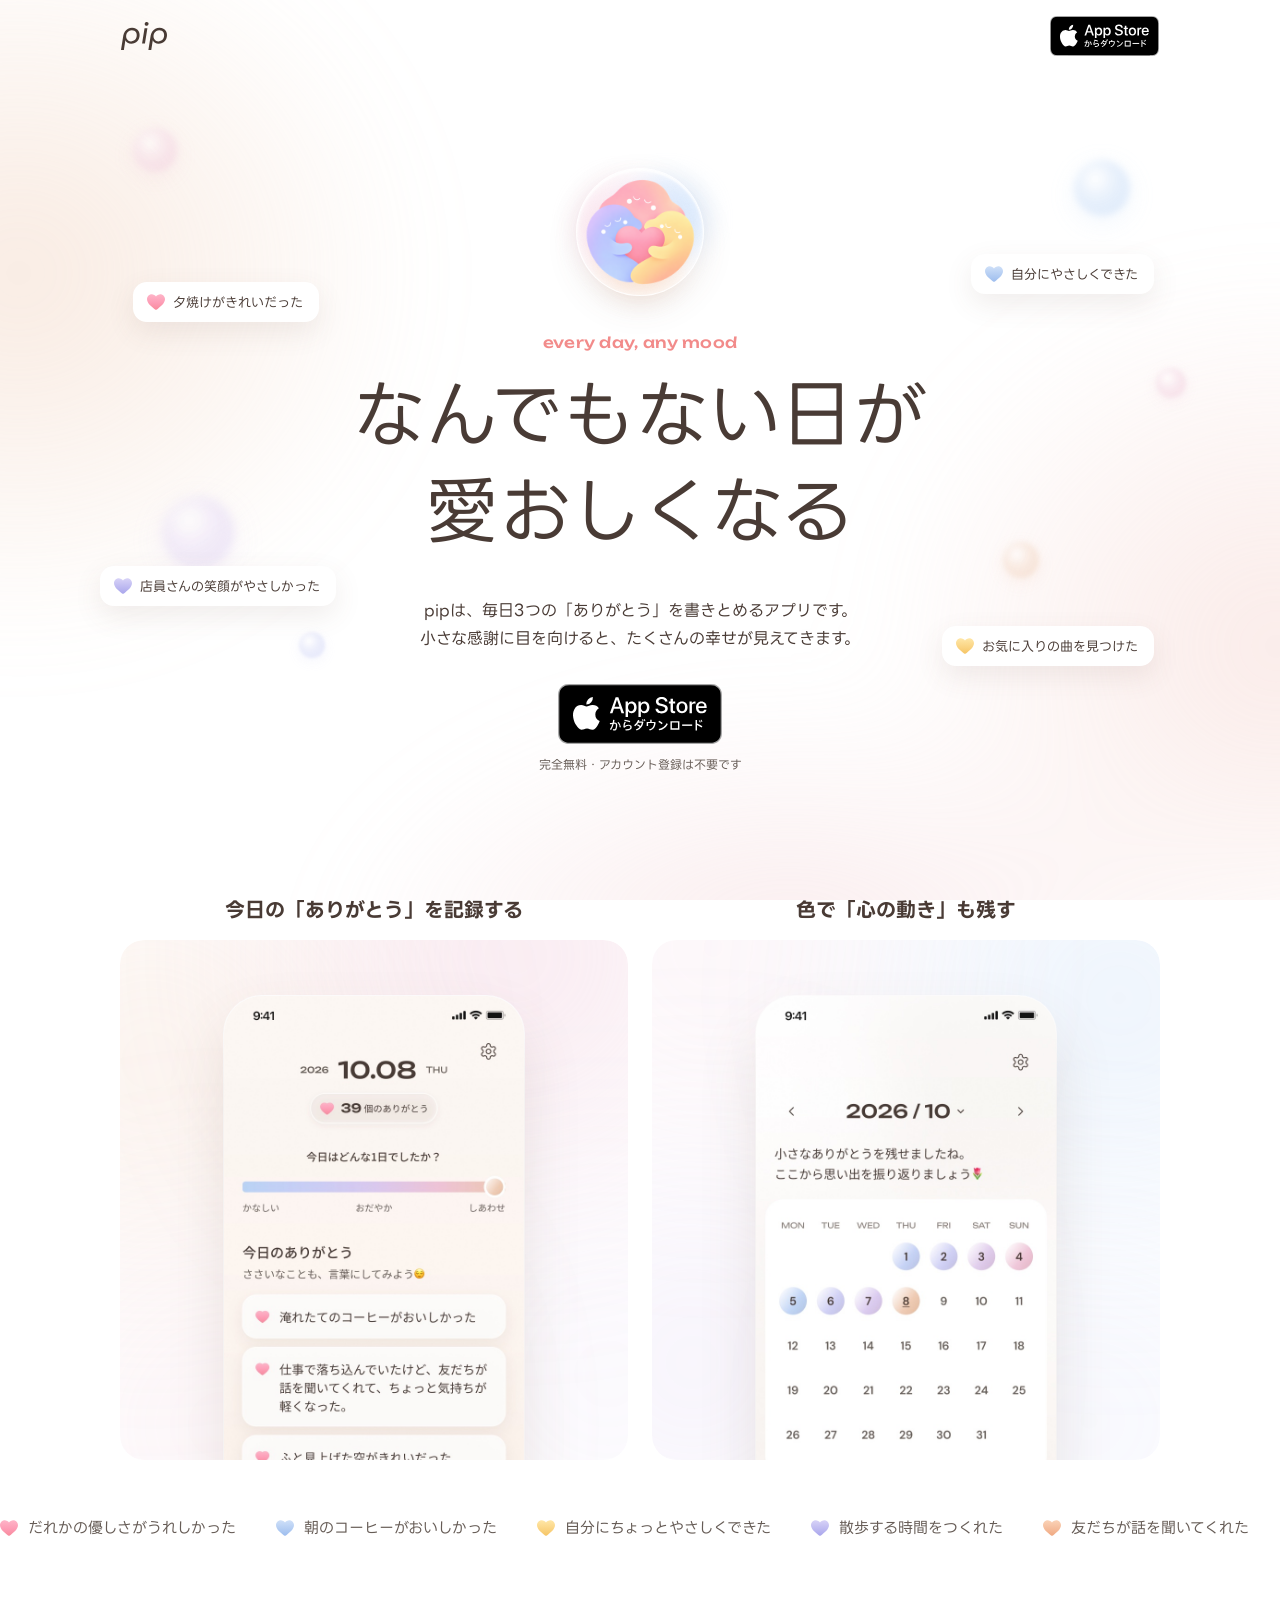
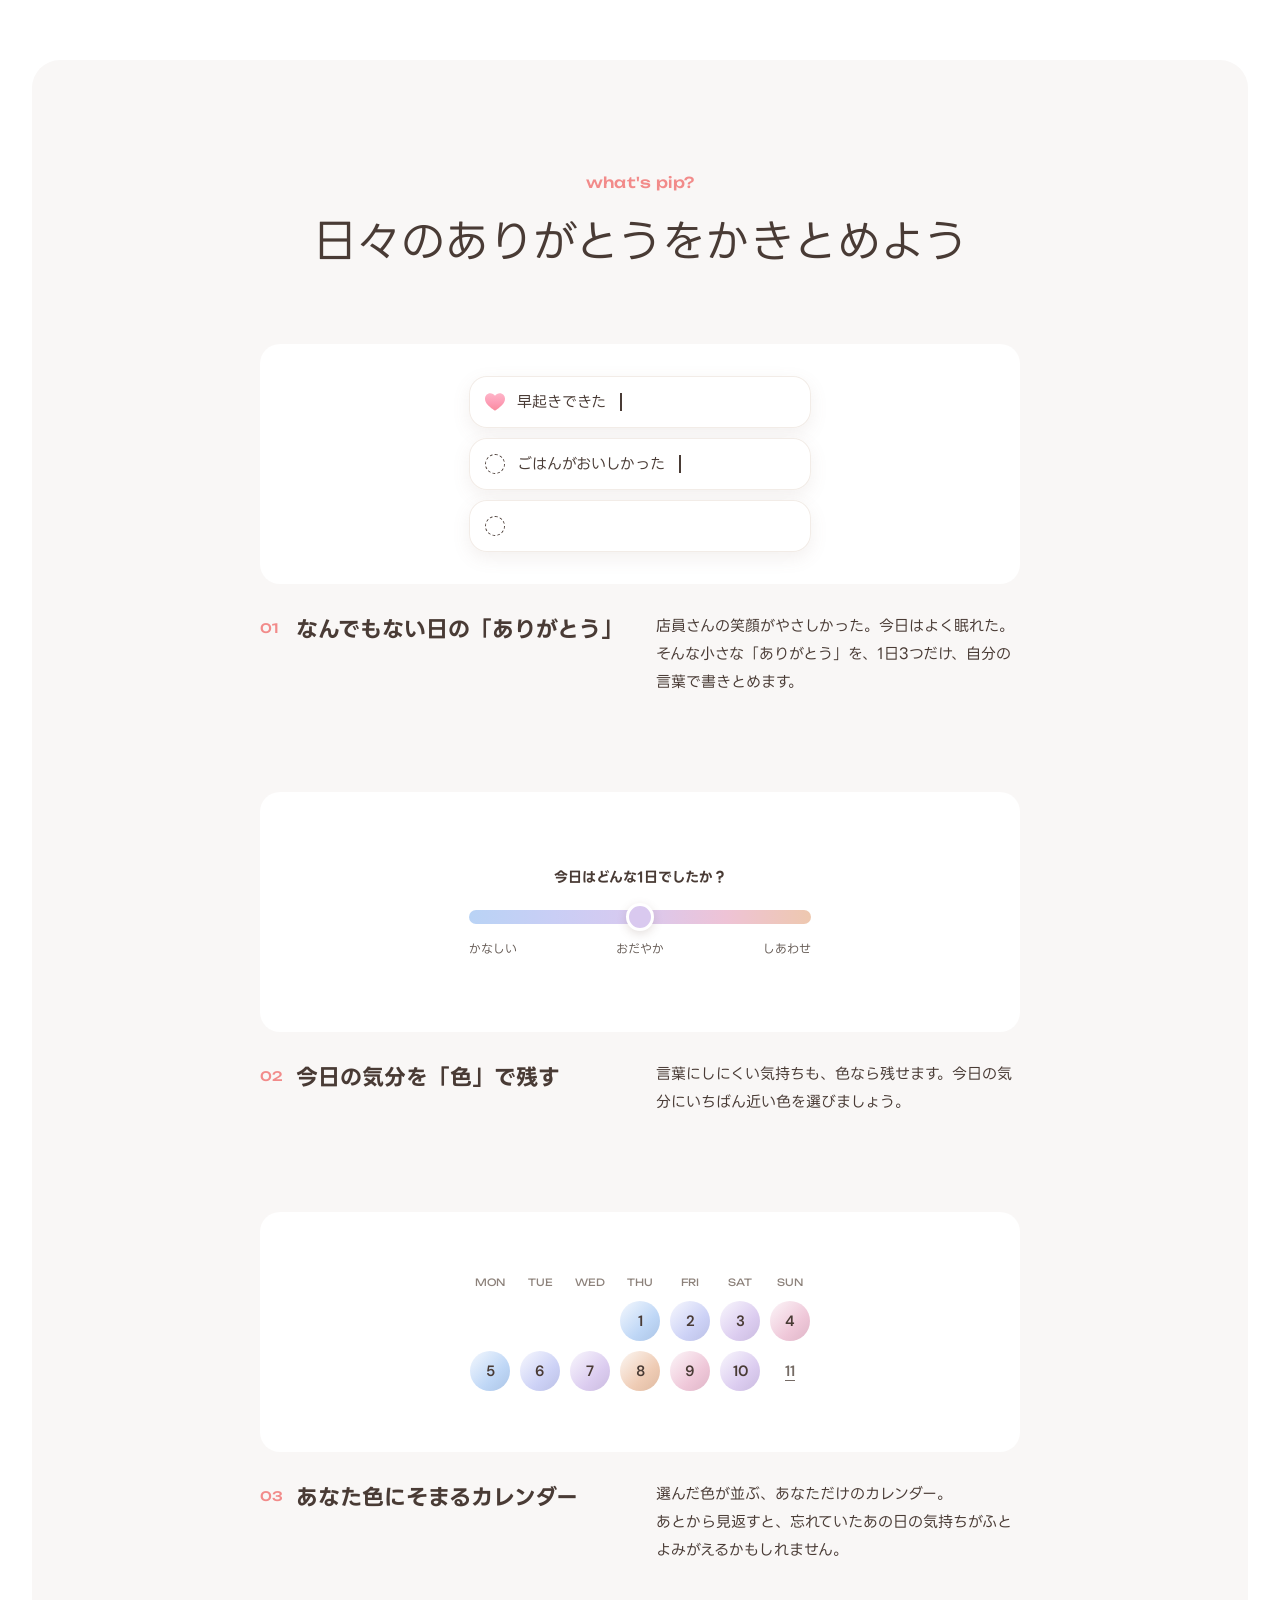
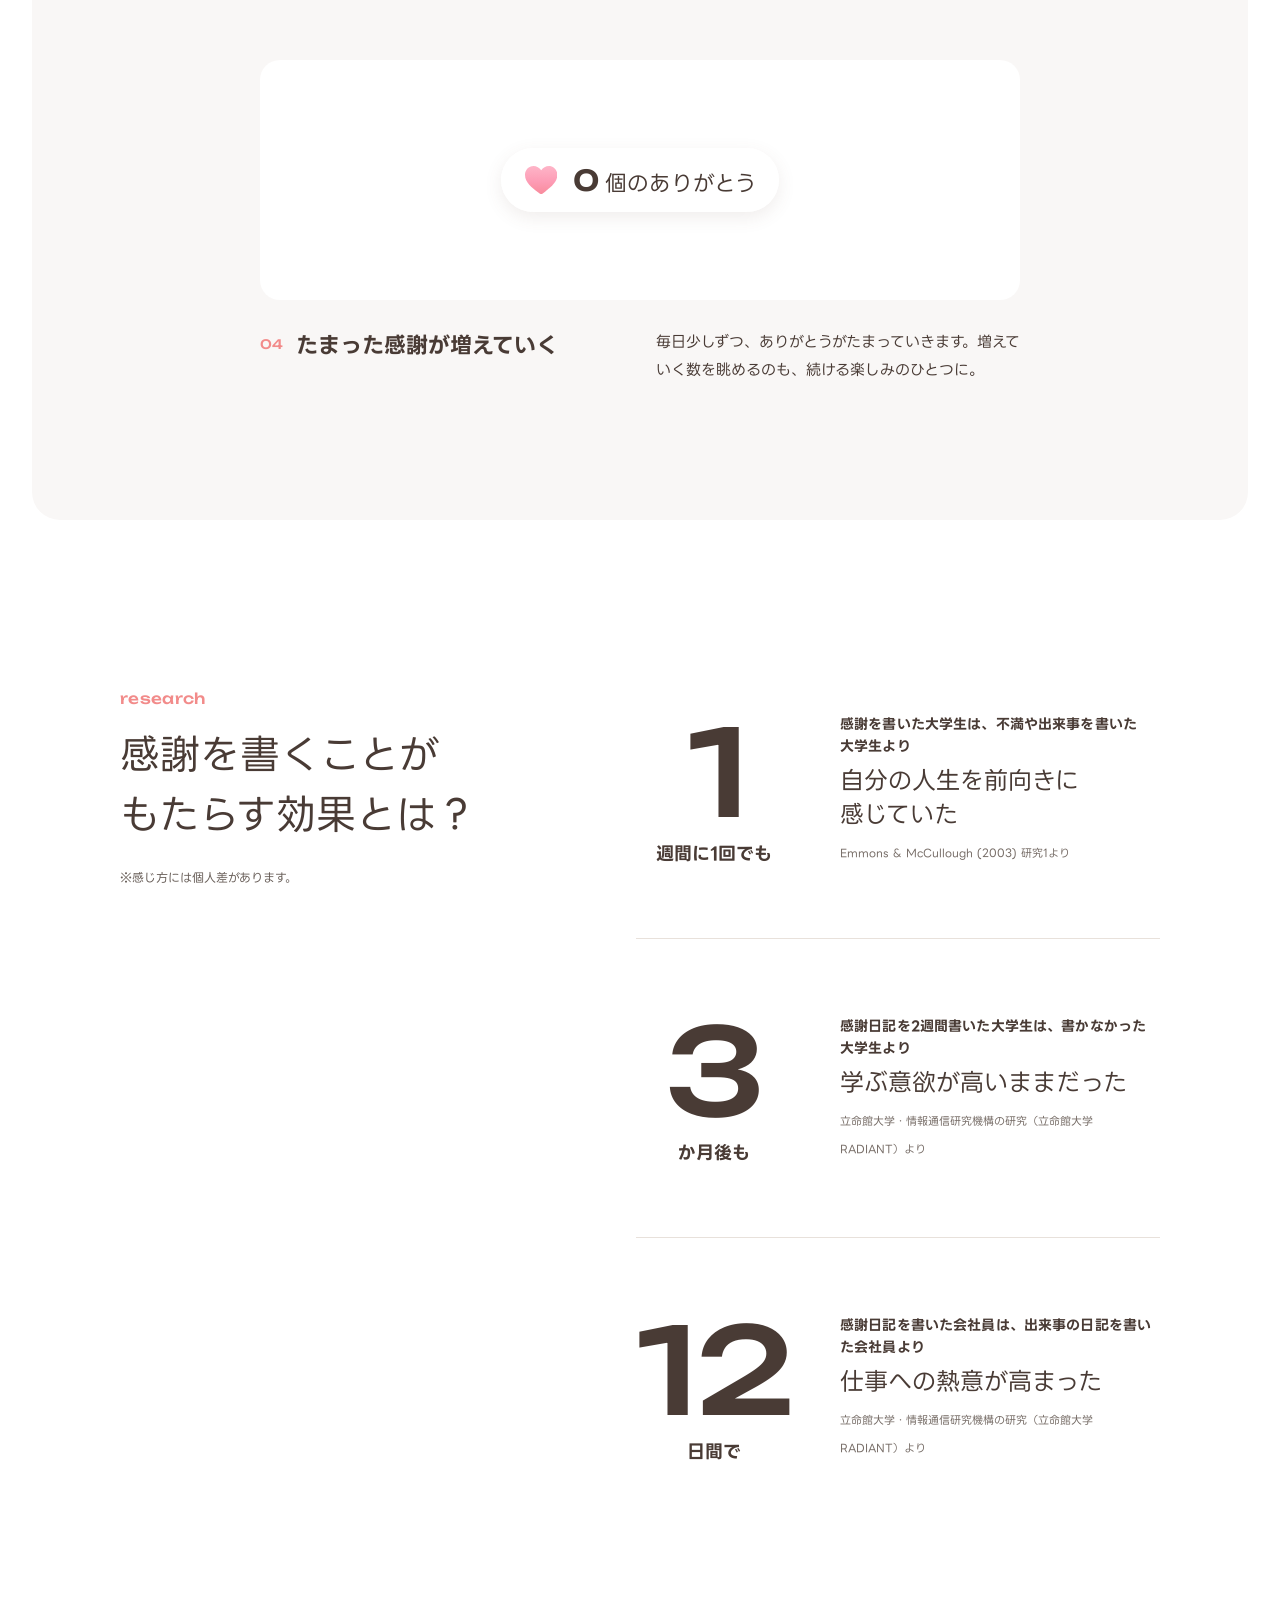
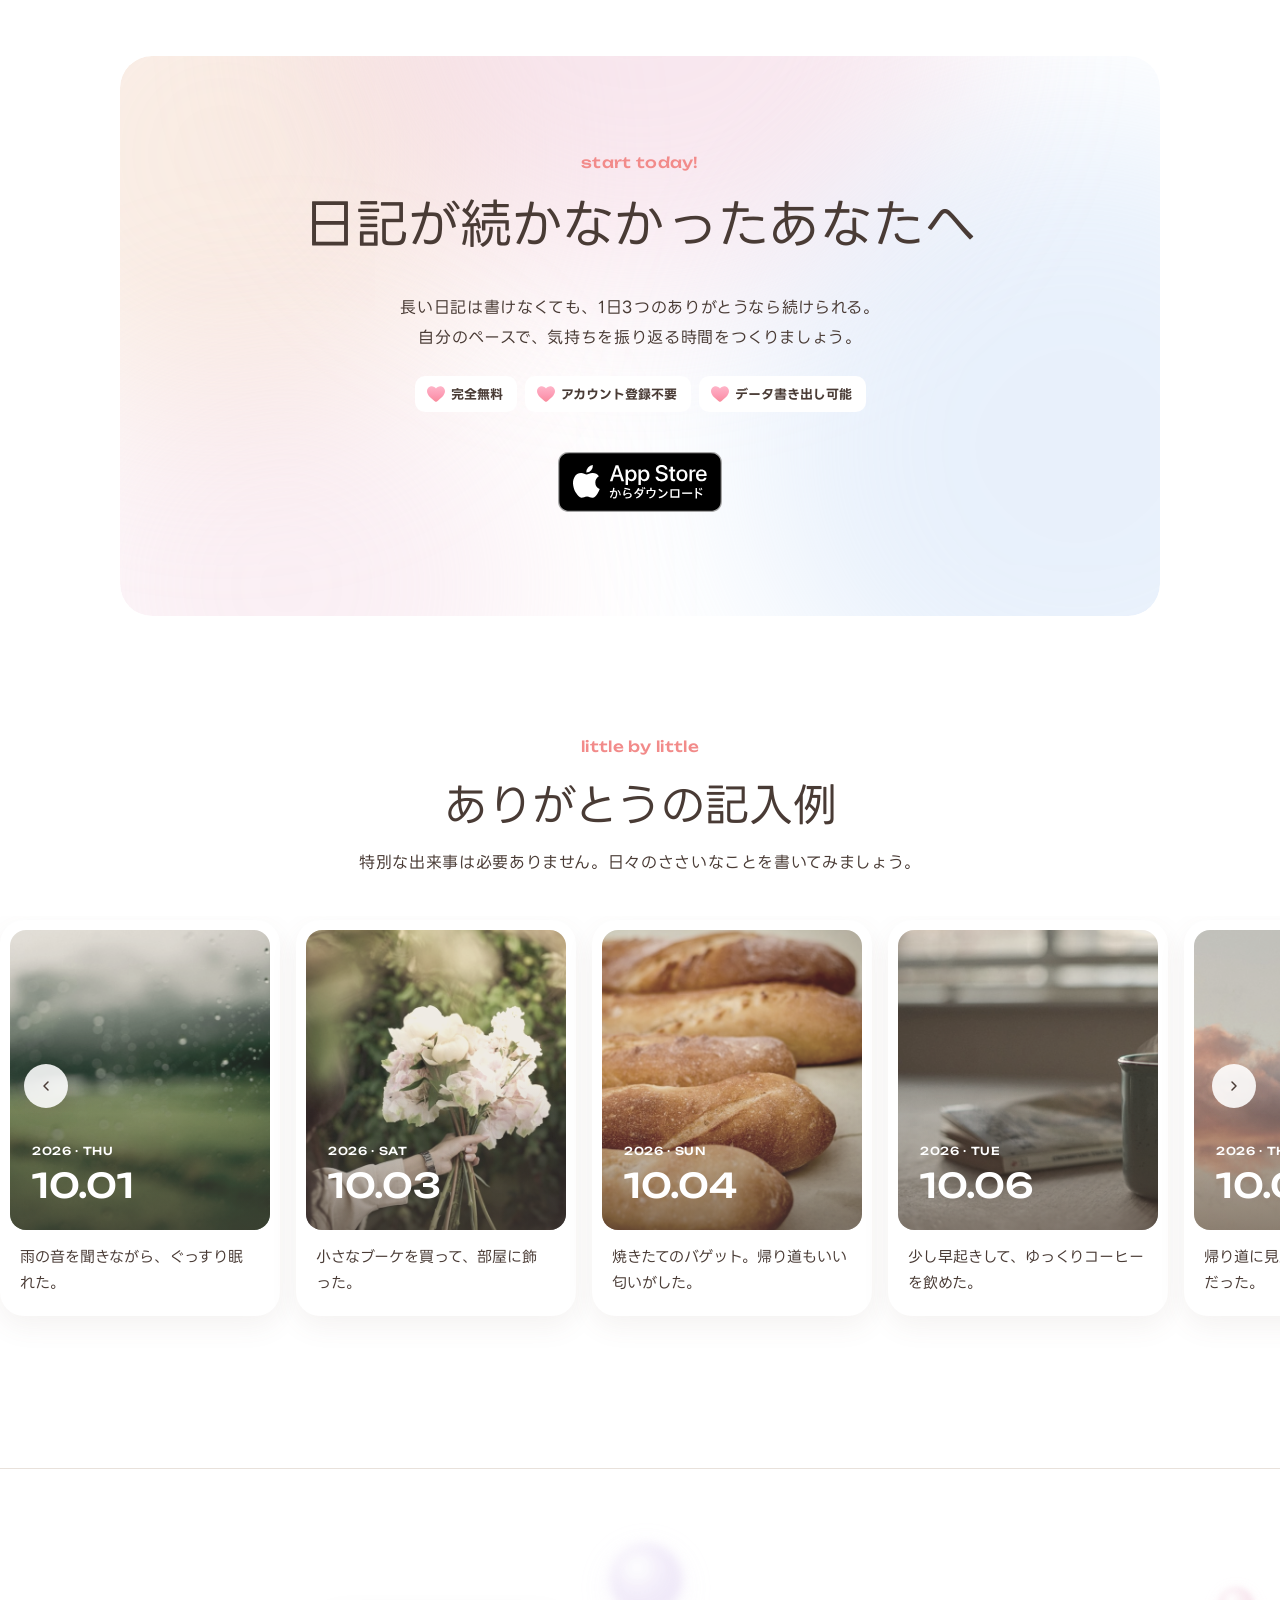
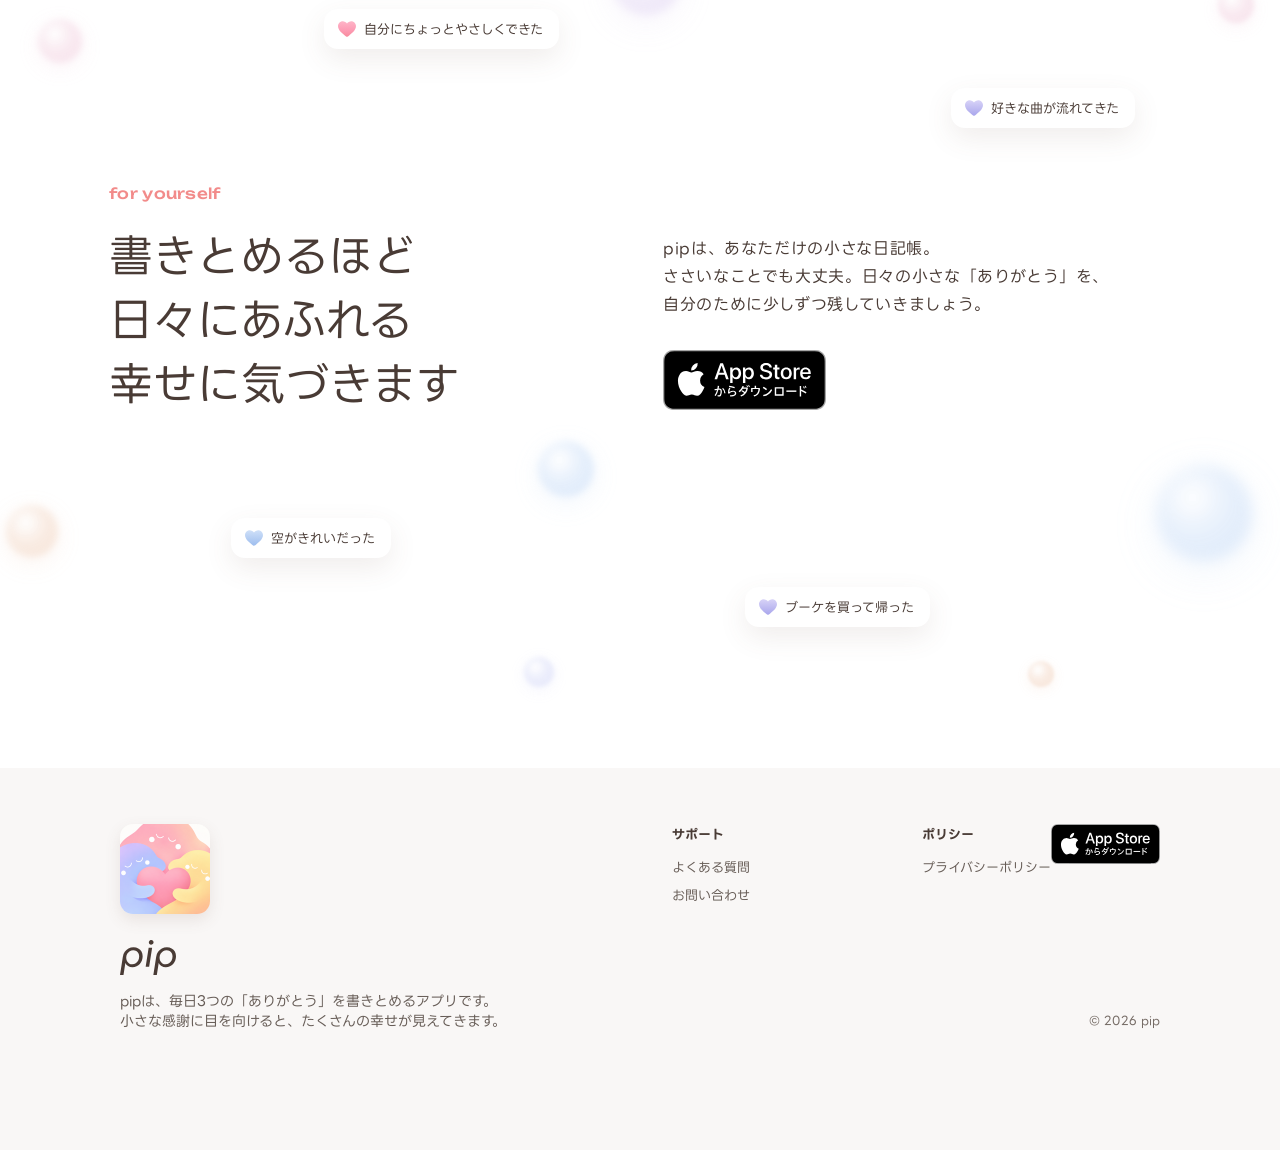
==== index.html @ 61567c6a "Put example cards in white cards and drop the what's pip lead Co-Authored-By: Claude Opus 5.5 <norep" ====
<!doctype html>
<html lang="ja">
<head>
  <meta charset="utf-8">
  <meta name="viewport" content="width=device-width, initial-scale=1">
  <title>pip（ピップ）｜1日3つのありがとうを記録する感謝日記アプリ</title>
  <meta name="description" content="pip（ピップ）は、1日3つの「ありがとう」を書きとめる、小さな感謝日記アプリ。日々のささいな出来事を気軽に記録することで、いつもの暮らしにある小さな幸せに気づけます。積み重なった「ありがとう」の数も振り返れます。">
  <meta property="og:type" content="website">
  <meta property="og:site_name" content="pip">
  <meta property="og:title" content="pip（ピップ）｜1日3つのありがとうを記録する感謝日記アプリ">
  <meta property="og:description" content="pip（ピップ）は、1日3つの「ありがとう」を書きとめる、小さな感謝日記アプリ。日々のささいな出来事を気軽に記録することで、いつもの暮らしにある小さな幸せに気づけます。積み重なった「ありがとう」の数も振り返れます。">
  <meta property="og:url" content="https://pip-diary.com/">
  <meta property="og:image" content="https://pip-diary.com/ogp.png?v=20261016-2">
  <meta property="og:image:width" content="1200">
  <meta property="og:image:height" content="630">
  <meta property="og:image:alt" content="pip なんでもない日が愛おしくなる。毎日3つの「ありがとう」を書きとめるアプリの画面">
  <meta name="twitter:card" content="summary_large_image">
  <link rel="icon" href="assets/img/favicon-64.png?v=20261016-2" type="image/png" sizes="64x64">
  <link rel="apple-touch-icon" href="assets/img/apple-touch-icon.png">
  <link rel="preload" href="assets/fonts/LINESeedJP-Regular.subset.woff2" as="font" type="font/woff2" crossorigin>
  <link rel="stylesheet" href="assets/site.css?v=20261027-5">
  <link rel="stylesheet" href="assets/lp.css?v=20261027-5">
</head>
<body>
<div class="page-bg" aria-hidden="true"><div class="flow"></div></div>

<svg width="0" height="0" style="position:absolute" aria-hidden="true">
  <defs>
    <linearGradient id="h-pink" x1="0" y1="0" x2="0" y2="1"><stop offset="0" stop-color="#FEB5C8"/><stop offset=".55" stop-color="#FD9CB5"/><stop offset="1" stop-color="#F88B9C"/></linearGradient>
    <linearGradient id="h-blue" x1="0" y1="0" x2="0" y2="1"><stop offset="0" stop-color="#CFE0F8"/><stop offset="1" stop-color="#9DBDEE"/></linearGradient>
    <linearGradient id="h-yellow" x1="0" y1="0" x2="0" y2="1"><stop offset="0" stop-color="#FFE7A8"/><stop offset="1" stop-color="#F6C566"/></linearGradient>
    <linearGradient id="h-lav" x1="0" y1="0" x2="0" y2="1"><stop offset="0" stop-color="#D8D3F7"/><stop offset="1" stop-color="#A9A6EC"/></linearGradient>
    <linearGradient id="h-peach" x1="0" y1="0" x2="0" y2="1"><stop offset="0" stop-color="#FAD3B8"/><stop offset="1" stop-color="#F0A982"/></linearGradient>
    <linearGradient id="h-purple" x1="0" y1="0" x2="0" y2="1"><stop offset="0" stop-color="#E3D3F3"/><stop offset="1" stop-color="#BE9FE3"/></linearGradient>
    <symbol id="heart" viewBox="0 0 24 21"><path d="M12 21s-1.2-.7-2.9-2C5.4 16.2 0 12 0 6.6 0 2.9 2.8 0 6.3 0 8.6 0 10.7 1.2 12 3.1 13.3 1.2 15.4 0 17.7 0 21.2 0 24 2.9 24 6.6c0 5.4-5.4 9.6-9.1 12.4-1.7 1.3-2.9 2-2.9 2z"/></symbol>
    <symbol id="check" viewBox="0 0 14 14"><path d="M2.5 7.3L5.6 10.2L11.5 3.8" fill="none" stroke="#493B35" stroke-width="1.8" stroke-linecap="round" stroke-linejoin="round"/></symbol>
  </defs>
</svg>

<header class="site-head">
  <div class="wrap">
    <a class="logo" href="./" aria-label="pip トップ"><img src="assets/img/logo.svg" alt="pip" width="46" height="29"></a>
    <nav class="site-nav" aria-label="サイト">
      <a href="#features">pipでできること</a>
      <a href="#research">感謝がもたらす効果</a>
      <a href="support/">よくある質問</a>
    </nav>
    <div class="head-actions">
      <a class="pill js-appstore" aria-disabled="true" data-live="ダウンロード">近日公開</a>
      <button class="menu-btn" type="button" aria-label="メニューを開く" aria-expanded="false" aria-controls="menu">
        <svg class="i-open" width="24" height="24" viewBox="0 0 24 24" fill="none" aria-hidden="true"><path d="M4 7h16M4 12h16M4 17h16" stroke="currentColor" stroke-width="1.6" stroke-linecap="round"/></svg>
        <svg class="i-close" width="24" height="24" viewBox="0 0 24 24" fill="none" aria-hidden="true"><path d="M6 6l12 12M18 6L6 18" stroke="currentColor" stroke-width="1.6" stroke-linecap="round"/></svg>
      </button>
    </div>
  </div>
  <nav class="menu-panel" id="menu" aria-label="メニュー">
    <a href="#features">pipでできること</a>
    <a href="#research">感謝がもたらす効果</a>
    <a href="support/">よくある質問</a>
  </nav>
</header>

<main>
  <!-- ===== FV ===== -->
  <section class="hero wrap" aria-labelledby="hero-title">
    <div class="fv-deco pc" aria-hidden="true">
      <span class="orb float" data-depth=".105" style="--c:#EEC3D6;--d:44px;left:10.42%;top:96px;--a:6px;--p:4.6s;--dl:0.1s"></span>
      <span class="orb float" data-depth=".165" style="--c:#D9C9EF;--d:72px;left:12.64%;top:464px;--a:10px;--p:5.8s;--dl:0.08s"></span>
      <span class="orb float" data-depth=".075" style="--c:#C9CEF5;--d:26px;left:23.33%;top:600px;--a:6px;--p:4.2s;--dl:0.24s"></span>
      <span class="orb float" data-depth=".135" style="--c:#B9D3F5;--d:56px;left:83.89%;top:128px;--a:8px;--p:5.2s;--dl:0s"></span>
      <span class="orb float" data-depth=".09" style="--c:#EEC8AF;--d:36px;left:78.33%;top:510px;--a:7px;--p:4.8s;--dl:0.2s"></span>
      <span class="orb float" data-depth=".06" style="--c:#EEC3D6;--d:30px;left:90.28%;top:336px;--a:6px;--p:4.2s;--dl:0.32s"></span>
      <span class="note-chip float" data-depth=".045" style="left:10.42%;top:250px;--a:6px;--p:5.4s;--dl:0s"><svg class="heart" aria-hidden="true"><use href="#heart" fill="url(#h-pink)"/></svg>夕焼けがきれいだった</span>
      <span class="note-chip float" data-depth=".036" style="left:75.83%;top:222px;--a:7px;--p:5s;--dl:0.3s"><svg class="heart" aria-hidden="true"><use href="#heart" fill="url(#h-blue)"/></svg>自分にやさしくできた</span>
      <span class="note-chip float fv-low" data-depth=".066" style="left:7.78%;top:534px;--a:6px;--p:5.6s;--dl:.45s"><svg class="heart" aria-hidden="true"><use href="#heart" fill="url(#h-lav)"/></svg>店員さんの笑顔がやさしかった</span>
      <span class="note-chip float fv-low" data-depth=".054" style="left:73.61%;top:594px;--a:7px;--p:4.8s;--dl:.15s"><svg class="heart" aria-hidden="true"><use href="#heart" fill="url(#h-yellow)"/></svg>お気に入りの曲を見つけた</span>
    </div>
    <div class="fv-deco sp" aria-hidden="true">
      <span class="note-chip float" data-depth=".045" style="left:4.1%;top:520px;--a:5px;--p:5.2s"><svg class="heart" aria-hidden="true"><use href="#heart" fill="url(#h-pink)"/></svg>夕焼けがきれいだった</span>
      <span class="note-chip float" data-depth=".066" style="right:4.1%;top:576px;--a:5px;--p:4.6s;--dl:.3s"><svg class="heart" aria-hidden="true"><use href="#heart" fill="url(#h-blue)"/></svg>自分にやさしくできた</span>
      <span class="orb float" data-depth=".09" style="--c:#EEC8AF;--d:26px;left:4.62%;top:96px;--a:6px;--p:4.2s;--dl:0.3s"></span>
      <span class="orb float" data-depth=".135" style="--c:#B9D3F5;--d:40px;left:83.59%;top:40px;--a:8px;--p:5.6s;--dl:0.1s"></span>
      <span class="orb float" data-depth=".075" style="--c:#D9C9EF;--d:24px;left:85.13%;top:300px;--a:6px;--p:4.8s;--dl:0.24s"></span>
      <span class="orb float" data-depth=".12" style="--c:#EEC3D6;--d:32px;left:3.08%;top:330px;--a:7px;--p:5.2s;--dl:0s"></span>
    </div>
    <div class="glass-wrap load" style="--dl:.05s" aria-hidden="true">
      <div class="glass-box">
        <div class="glass-blurs">
          <span class="nj" style="background:#EEC3D6;width:92.6px;left:16px;top:28px"></span>
          <span class="nj" style="background:#B9D3F5;width:84.2px;left:65px;top:25px"></span>
          <span class="nj" style="background:#EEC8AF;width:84.2px;left:38px;top:62px"></span>
        </div>
        <div class="glass"></div>
        <img class="glass-char" src="assets/img/character.png" alt="" width="132" height="132">
      </div>
    </div>
    <p class="en load" style="--dl:.15s">every day, any mood</p>
    <h1 id="hero-title" class="load" style="--dl:.2s">なんでもない日が<br>愛おしくなる</h1>
    <p class="lead load" style="--dl:.35s">pipは、毎日3つの「ありがとう」を<br class="br-sp">書きとめるアプリです。<br>小さな感謝に目を向けると、<br class="br-sp">たくさんの幸せが見えてきます。</p>
    <p class="cta load" style="--dl:.5s"><a class="pill lg js-appstore" aria-disabled="true" data-live="App Storeでダウンロード">App Storeで近日公開</a></p>
    <p class="cta-note load" style="--dl:.55s">完全無料・アカウント登録は<span class="nw">不要です</span></p>
  </section>

  <!-- ===== Duo ===== -->
  <section class="duo wrap">
    <div class="reveal">
      <h2>今日の「ありがとう」を記録する</h2>
      <div class="stage">
        <span class="nj" style="background:#EEC3D6;opacity:.44;width:72%;left:42%;top:-32%"></span>
        <span class="nj" style="background:#EEC8AF;opacity:.32;width:64%;left:-26%;top:-8%"></span>
        <span class="nj" style="background:#EEC3D6;opacity:.26;width:58%;left:-9%;top:65%"></span>
        <span class="nj" style="background:#D9C9EF;opacity:.24;width:52%;left:70%;top:58%"></span>
        <div class="phone"><img src="assets/img/screen-input.jpg?v=20261027-5" alt="今日の入力画面。気分を選び、3つのありがとうを書き終えたところ" width="650" height="1406" loading="lazy"></div>
      </div>
    </div>
    <div class="reveal" style="transition-delay:.12s">
      <h2>色で「心の動き」も残す</h2>
      <div class="stage">
        <span class="nj" style="background:#B9D3F5;opacity:.32;width:72%;left:56%;top:-24%"></span>
        <span class="nj" style="background:#D9C9EF;opacity:.30;width:64%;left:-24%;top:50%"></span>
        <span class="nj" style="background:#EEC3D6;opacity:.26;width:56%;left:-16%;top:-26%"></span>
        <span class="nj" style="background:#C9CEF5;opacity:.28;width:52%;left:60%;top:67%"></span>
        <div class="phone"><img src="assets/img/screen-calendar.jpg?v=20261027-5" alt="ふりかえりのカレンダー。書いた日が気分の色の丸で残る" width="650" height="1406" loading="lazy"></div>
      </div>
    </div>
  </section>

  <!-- ===== Marquee ===== -->
  <div class="marquee" aria-label="ありがとうの例">
    <div class="mq-row l pc" id="mq-pc"></div>
    <div class="mq-row l sp" id="mq-sp1"></div>
    <div class="mq-row r sp" id="mq-sp2"></div>
  </div>

  <!-- ===== Features ===== -->
  <div class="features-outer" id="features">
    <section class="panel">
      <div class="sec-head reveal">
        <span class="en">what's pip?</span>
        <h2 class="h2">日々のありがとうを<br class="br-sp">かきとめよう</h2>
      </div>

      <div class="features wrap" style="padding:0">
        <article class="reveal">
          <div class="demo"><div class="rows" id="rows">
            <div class="row" data-text="早起きできた" data-heart="pink"><span class="st"><span class="ring"></span></span><span class="t"></span><span class="caret"></span></div>
            <div class="row" data-text="ごはんがおいしかった" data-heart="blue"><span class="st"><span class="ring"></span></span><span class="t"></span><span class="caret"></span></div>
            <div class="row" data-text="だれかの優しさがうれしかった" data-heart="yellow"><span class="st"><span class="ring"></span></span><span class="t"></span><span class="caret"></span></div>
          </div></div>
          <div class="f-text">
            <h3>なんでもない日の<span class="nw">「ありがとう」</span></h3>
            <p>店員さんの笑顔がやさしかった。今日はよく眠れた。そんな小さな「ありがとう」を、1日3つだけ、自分の言葉で書きとめます。</p>
          </div>
        </article>

        <article class="reveal">
          <div class="demo" id="mood-demo"><div class="mood">
            <div class="q">今日はどんな1日でしたか？</div>
            <div class="track" id="track"><span class="thumb" id="thumb"></span></div>
            <div class="labels"><span>かなしい</span><span>おだやか</span><span>しあわせ</span></div>
          </div></div>
          <div class="f-text">
            <h3>今日の気分を「色」で残す</h3>
            <p>言葉にしにくい気持ちも、色なら残せます。今日の気分にいちばん近い色を選びましょう。</p>
          </div>
        </article>

        <article class="reveal" id="feature-calendar">
          <div class="demo"><div class="cal anim" id="cal" aria-hidden="true"></div></div>
          <div class="f-text">
            <h3>あなた色にそまるカレンダー</h3>
            <p>選んだ色が並ぶ、あなただけのカレンダー。<br>あとから見返すと、忘れていたあの日の気持ちがふとよみがえるかもしれません。</p>
          </div>
        </article>

        <article class="reveal" id="feature-count">
          <div class="demo"><div class="count-demo" id="count-demo">
            <div class="ach" role="img" aria-label="42個のありがとう">
              <svg class="ach-heart" viewBox="0 0 24 21" aria-hidden="true"><use href="#heart" fill="url(#h-pink)"/></svg>
              <span class="ach-count"><span class="ach-num" id="ach-num" aria-hidden="true">42</span><span class="ach-unit">個のありがとう</span></span>
            </div>
          </div></div>
          <div class="f-text">
            <h3>たまった感謝が増えていく</h3>
            <p>毎日少しずつ、ありがとうがたまっていきます。増えていく数を眺めるのも、続ける楽しみの<span class="nw">ひとつに。</span></p>
          </div>
        </article>
      </div>

    </section>
  </div>

  <!-- ===== Research ===== -->
  <section class="research wrap" id="research" aria-labelledby="research-title">
    <div class="r-split">
    <div class="sec-head reveal">
      <span class="en">research</span>
      <h2 class="h2" id="research-title">感謝を書くことが<br class="br-sp">もたらす<span class="nw">効果とは？</span></h2>
      <p class="r-note r-note-pc">※感じ方には個人差があります。</p>
    </div>
    <div class="r-rows">
      <div class="r-row reveal">
        <div class="r-val"><b>1</b><span>週間に1回でも</span></div>
        <div class="r-txt"><p class="sub">感謝を書いた大学生は、<br class="br-sp">不満や出来事を書いた<span class="nw">大学生より</span></p><h3>自分の人生を前向きに<span class="nw">感じていた</span></h3><small>Emmons &amp; McCullough (2003) 研究1より</small></div>
      </div>
      <div class="r-row reveal">
        <div class="r-val"><b>3</b><span>か月後も</span></div>
        <div class="r-txt"><p class="sub">感謝日記を2週間書いた大学生は、<br class="br-sp">書かなかった<span class="nw">大学生より</span></p><h3>学ぶ意欲が高いままだった</h3><small>立命館大学・情報通信研究機構の研究（立命館大学 RADIANT）より</small></div>
      </div>
      <div class="r-row reveal">
        <div class="r-val"><b>12</b><span>日間で</span></div>
        <div class="r-txt"><p class="sub">感謝日記を書いた会社員は、<br class="br-sp">出来事の日記を書いた<span class="nw">会社員より</span></p><h3>仕事への熱意が高まった</h3><small>立命館大学・情報通信研究機構の研究（立命館大学 RADIANT）より</small></div>
      </div>
      <p class="r-note r-note-sp">※感じ方には個人差があります。</p>
    </div>
    </div>

    <div class="keep reveal">
      <span class="nj b1"></span>
      <span class="nj b2"></span>
      <span class="nj b3"></span>
      <span class="nj b4"></span>
      <span class="en">start today!</span>
      <h2 class="h2">日記が続かなかった<br class="br-sp">あなたへ</h2>
      <p class="body">長い日記は書けなくても、<br class="br-sp">1日3つのありがとうなら<span class="nw">続けられる。</span><br>自分のペースで、<br class="br-sp">気持ちを振り返る時間を<span class="nw">つくりましょう。</span></p>
      <ul class="points">
        <li><svg class="heart" width="14" height="12" aria-hidden="true"><use href="#heart" fill="url(#h-pink)"/></svg>完全無料</li>
        <li><svg class="heart" width="14" height="12" aria-hidden="true"><use href="#heart" fill="url(#h-pink)"/></svg>アカウント登録不要</li>
        <li><svg class="heart" width="14" height="12" aria-hidden="true"><use href="#heart" fill="url(#h-pink)"/></svg>データ書き出し可能</li>
      </ul>
      <a class="pill lg js-appstore" aria-disabled="true" data-live="App Storeでダウンロード">App Storeで近日公開</a>
    </div>
  </section>

  <!-- ===== Examples ===== -->
  <section class="examples" id="examples" aria-labelledby="ex-title">
    <div class="wrap">
      <div class="sec-head reveal">
        <span class="en">little by little</span>
        <h2 class="h2" id="ex-title">ありがとうの記入例</h2>
        <p class="ex-lead">特別な出来事は必要ありません。<br class="br-sp">日々のささいなことを書いて<span class="nw">みましょう。</span></p>
      </div>
      <div class="ex-slider">
        <div class="ex-arrows">
          <button type="button" data-dir="-1" aria-label="前の記入例"><svg width="16" height="16" viewBox="0 0 16 16" fill="none" aria-hidden="true"><path d="M10 4l-4 4 4 4" stroke="#493B35" stroke-width="1.5" stroke-linecap="round" stroke-linejoin="round"/></svg></button>
          <button type="button" data-dir="1" aria-label="次の記入例"><svg width="16" height="16" viewBox="0 0 16 16" fill="none" aria-hidden="true"><path d="M6 4l4 4-4 4" stroke="#493B35" stroke-width="1.5" stroke-linecap="round" stroke-linejoin="round"/></svg></button>
        </div>
      <div class="ex-row reveal" id="ex-row">
        <figure class="ex"><div class="ph"><img src="assets/img/photo-rain.jpg" alt="雨粒のついた窓の向こうに、霧がかった緑" loading="lazy" width="560" height="680"><div class="date"><small>2026 · THU</small><b>10.01</b></div></div><figcaption>雨の音を聞きながら、ぐっすり眠れた。</figcaption></figure>
        <figure class="ex"><div class="ph"><img src="assets/img/photo-bouquet.jpg" alt="白とピンクの花束を持つ手" loading="lazy" width="560" height="680"><div class="date"><small>2026 · SAT</small><b>10.03</b></div></div><figcaption>小さなブーケを買って、部屋に飾った。</figcaption></figure>
        <figure class="ex"><div class="ph"><img src="assets/img/photo-bread.jpg" alt="焼きたてのバゲット" loading="lazy" width="560" height="680"><div class="date"><small>2026 · SUN</small><b>10.04</b></div></div><figcaption>焼きたてのバゲット。帰り道もいい匂いがした。</figcaption></figure>
        <figure class="ex"><div class="ph"><img src="assets/img/photo-coffee.jpg" alt="窓辺のテーブルに置いたマグと本" loading="lazy" width="560" height="680"><div class="date"><small>2026 · TUE</small><b>10.06</b></div></div><figcaption>少し早起きして、ゆっくりコーヒーを飲めた。</figcaption></figure>
        <figure class="ex"><div class="ph"><img src="assets/img/photo-sky.jpg" alt="淡いピンクに染まった夕焼けの雲" loading="lazy" width="560" height="680"><div class="date"><small>2026 · THU</small><b>10.08</b></div></div><figcaption>帰り道に見上げた夕焼けが、きれいだった。</figcaption></figure>
        <figure class="ex"><div class="ph"><img src="assets/img/photo-walk.jpg" alt="木漏れ日が差しこむ朝の並木道" loading="lazy" width="560" height="680"><div class="date"><small>2026 · FRI</small><b>10.09</b></div></div><figcaption>朝、少し遠回りして歩いた。木漏れ日がきれいだった。</figcaption></figure>
        <figure class="ex"><div class="ph"><img src="assets/img/photo-curtain.jpg" alt="朝の光が透けるレースのカーテン" loading="lazy" width="560" height="680"><div class="date"><small>2026 · SAT</small><b>10.10</b></div></div><figcaption>カーテン越しの光で、ゆっくり目が覚めた。</figcaption></figure>
        <figure class="ex"><div class="ph"><img src="assets/img/photo-laundry.jpg" alt="青空の下に干した白いシーツ" loading="lazy" width="560" height="680"><div class="date"><small>2026 · SUN</small><b>10.11</b></div></div><figcaption>洗いたてのシーツが、気持ちよく乾いた。</figcaption></figure>
        <figure class="ex"><div class="ph"><img src="assets/img/photo-soup.jpg" alt="野菜たっぷりのスープ" loading="lazy" width="560" height="680"><div class="date"><small>2026 · MON</small><b>10.12</b></div></div><figcaption>野菜たっぷりのスープで、体があたたまった。</figcaption></figure>
        <figure class="ex"><div class="ph"><img src="assets/img/photo-sea.jpg" alt="電車の窓から見える静かな海" loading="lazy" width="560" height="680"><div class="date"><small>2026 · TUE</small><b>10.13</b></div></div><figcaption>電車の窓から、静かな海が見えた。</figcaption></figure>
      </div>
      </div>
    </div>
  </section>

  <!-- ===== Collage ===== -->
  <section class="collage" id="about" aria-labelledby="about-title">
    <div class="in-wrap">
      <!-- PC: positions follow the 1440px Figma frame -->
      <span class="orb float pc-only" style="--c:#EEC3D6;--d:44px;--x:118px;top:150px;--a:6px;--p:4.6s;--dl:.1s"></span>
      <span class="orb float pc-only" style="--c:#D9C9EF;--d:72px;--x:690px;top:74px;--a:10px;--p:5.8s;--dl:.08s"></span>
      <span class="orb float pc-only" style="--c:#EEC3D6;--d:36px;--x:1298px;top:118px;--a:6px;--p:4.2s;--dl:.24s"></span>
      <span class="orb float pc-only" style="--c:#B9D3F5;--d:56px;--x:618px;top:572px;--a:8px;--p:5.2s;--dl:0s"></span>
      <span class="orb float pc-only" style="--c:#EEC8AF;--d:52px;--x:86px;top:636px;--a:8px;--p:5.6s;--dl:.32s"></span>
      <span class="orb float pc-only" style="--c:#C9CEF5;--d:30px;--x:604px;top:788px;--a:7px;--p:4.8s;--dl:.2s"></span>
      <span class="orb float pc-only" style="--c:#B9D3F5;--d:96px;--x:1236px;top:596px;--a:10px;--p:5.8s;--dl:.12s"></span>
      <span class="orb float pc-only" style="--c:#EEC8AF;--d:26px;--x:1108px;top:792px;--a:6px;--p:4.2s;--dl:.28s"></span>
      <span class="note-chip float pc-only" style="--x:404px;top:140px;--a:6px;--p:5.4s"><svg class="heart" aria-hidden="true"><use href="#heart" fill="url(#h-pink)"/></svg>自分にちょっとやさしくできた</span>
      <span class="note-chip float pc-only c-wide" style="--x:1031px;top:219px;--a:7px;--p:5s;--dl:.3s"><svg class="heart" aria-hidden="true"><use href="#heart" fill="url(#h-lav)"/></svg>好きな曲が流れてきた</span>
      <span class="note-chip float pc-only" style="--x:311px;top:649px;--a:6px;--p:4.6s;--dl:.15s"><svg class="heart" aria-hidden="true"><use href="#heart" fill="url(#h-blue)"/></svg>空がきれいだった</span>
      <span class="note-chip float pc-only" style="--x:825px;top:718px;--a:7px;--p:5.2s;--dl:.45s"><svg class="heart" aria-hidden="true"><use href="#heart" fill="url(#h-lav)"/></svg>ブーケを買って帰った</span>
      <!-- SP -->
      <span class="orb float sp-only" style="--c:#EEC3D6;--d:30px;left:28px;top:36px;--a:6px;--p:4.6s;--dl:0s"></span>
      <span class="orb float sp-only" style="--c:#D9C9EF;--d:48px;left:300px;top:56px;--a:8px;--p:5.6s;--dl:0.2s"></span>
      <span class="orb float sp-only" style="--c:#EEC8AF;--d:26px;left:340px;top:232px;--a:6px;--p:4.2s;--dl:0.3s"></span>
      <span class="orb float sp-only" style="--c:#EEC8AF;--d:18px;left:4px;top:330px;--a:5px;--p:4.8s;--dl:0.12s"></span>
      <span class="orb float sp-only" style="--c:#B9D3F5;--d:56px;left:296px;bottom:18px;--a:9px;--p:5.8s;--dl:0.1s"></span>
      <span class="orb float sp-only" style="--c:#C9CEF5;--d:22px;left:30px;bottom:35px;--a:6px;--p:4.8s;--dl:0.24s"></span>
      <span class="orb float sp-only" style="--c:#EEC3D6;--d:24px;left:170px;bottom:13px;--a:6px;--p:5.2s;--dl:0.32s"></span>
      <span class="note-chip float sp-only" style="left:40px;top:92px;--a:5px;--p:5.2s"><svg class="heart" aria-hidden="true"><use href="#heart" fill="url(#h-pink)"/></svg>自分にちょっとやさしくできた</span>
      <span class="note-chip float sp-only" style="left:176px;top:146px;--a:5px;--p:4.6s;--dl:.3s"><svg class="heart" aria-hidden="true"><use href="#heart" fill="url(#h-blue)"/></svg>空がきれいだった</span>

      <div class="c-text reveal">
        <div class="c-head">
          <span class="en">for yourself</span>
          <h2 class="h2" id="about-title">書きとめるほど<br>日々にあふれる<br>幸せに気づきます</h2>
        </div>
        <div class="c-copy">
          <p>pipは、あなただけの小さな日記帳。<br>ささいなことでも大丈夫。<br class="br-sp"><span class="nw">日々の小さな「ありがとう」を、</span><br>自分のために少しずつ残して<span class="nw">いきましょう。</span></p>
          <a class="pill lg js-appstore" aria-disabled="true" data-live="App Storeでダウンロード">App Storeで近日公開</a>
        </div>
      </div>
    </div>
  </section>
</main>

<footer class="site-foot">
  <div class="wrap foot">
    <p class="foot-title">今日から、ありがとうを残そう</p>
    <a class="pill js-appstore foot-dl" aria-disabled="true" data-live="ダウンロード">近日公開</a>
    <div class="foot-brand">
      <img class="foot-icon" src="assets/img/app-icon.png" alt="" width="90" height="90" loading="lazy">
      <img class="foot-logo" src="assets/img/logo.svg" alt="pip" width="56" height="35">
      <p class="foot-lead">pipは、毎日3つの「ありがとう」を<br class="br-sp">書きとめるアプリです。<br>小さな感謝に目を向けると、<br class="br-sp">たくさんの幸せが<span class="nw">見えてきます。</span></p>
    </div>
    <div class="foot-col foot-sup"><h2>サポート</h2><ul><li><a href="support/">よくある質問</a></li><li><a href="https://docs.google.com/forms/d/e/1FAIpQLSdJjo40BKDZ7xD40BQzMcI94YQPE84XWrnTMVoTumcltyZtCQ/viewform">お問い合わせ</a></li></ul></div>
    <div class="foot-col foot-pol"><h2>ポリシー</h2><ul><li><a href="privacy/">プライバシーポリシー</a></li></ul></div>
    <small class="foot-copy">© 2026 pip</small>
  </div>
</footer>

<script src="assets/lp.js?v=20261027-5" defer></script>
<script src="assets/site.js?v=20261027-5" defer></script>
</body>
</html>
---- assets/site.css ----
/* pip site — shared foundation (LP, privacy, support)
   No external requests: fonts are bundled and subset to the characters used on the site. */

@font-face { font-family: "LINE Seed JP"; src: url("fonts/LINESeedJP-Regular.subset.woff2") format("woff2"); font-weight: 400; font-display: swap; }
@font-face { font-family: "LINE Seed JP"; src: url("fonts/LINESeedJP-Bold.subset.woff2") format("woff2"); font-weight: 700; font-display: swap; }
@font-face { font-family: "Unbounded"; src: url("fonts/Unbounded.subset.woff2") format("woff2"); font-weight: 300 600; font-display: swap; }
@font-face { font-family: "DM Sans"; src: url("fonts/DMSans.subset.woff2") format("woff2"); font-weight: 600; font-display: swap; }

:root {
  --ink: #493B35;
  --sub: #665C56;
  --muted: #756B65;
  --page: #FFFFFF;
  --milk: #FFFFFF;
  --panel: #F9F7F6;
  --selected: #EDE2DA;
  --line: #E8E1DB;
  --m-blue: #B9D3F5; --m-peri: #C9CEF5; --m-lav: #D9C9EF; --m-pink: #EEC3D6; --m-peach: #EEC8AF;
  --jp: "LINE Seed JP", -apple-system, "Hiragino Sans", "Hiragino Kaku Gothic ProN", sans-serif;
  --en: "Unbounded", var(--jp);
  --wide: 1200px;
  --gutter: 120px;
  --ease: cubic-bezier(.2,.8,.2,1);
  color-scheme: light;
}

* { box-sizing: border-box; }
html { -webkit-text-size-adjust: 100%; scroll-behavior: smooth; }
body {
  margin: 0;
  background: var(--page);
  color: var(--ink);
  font-family: var(--jp);
  font-size: 16px;
  line-height: 1.75;
  -webkit-font-smoothing: antialiased;
  overflow-x: hidden;
}
img { display: block; max-width: 100%; height: auto; }
.br-sp { display: none; }
.nw { white-space: nowrap; }
a { color: inherit; }
.wrap { max-width: calc(var(--wide) + var(--gutter) * 2); margin: 0 auto; padding: 0 var(--gutter); }
.sr-only { position: absolute; width: 1px; height: 1px; overflow: hidden; clip: rect(0 0 0 0); white-space: nowrap; }

/* ---------- buttons ---------- */
.pill {
  display: inline-flex; align-items: center; justify-content: center;
  height: 40px; padding: 0 18px; border-radius: 999px;
  background: var(--ink); color: #fff; font-weight: 700; font-size: 14px; line-height: 20px;
  text-decoration: none; white-space: nowrap;
  transition: transform .3s var(--ease), box-shadow .3s var(--ease);
}
.pill.ghost { background: var(--selected); color: var(--ink); }
.pill.lg { height: 60px; padding: 0 36px; font-size: 17px; }
.pill:hover { transform: translateY(-2px); box-shadow: 0 10px 24px rgba(73,59,53,.18); }
.pill[aria-disabled="true"] { cursor: default; }
/* official App Store badge (used once the app is available; lp.js swaps the buttons) */
.appstore-badge { display: inline-block; line-height: 0; padding: 15px; margin: -15px; border-radius: 8px; }
/* same height as the former large button (60px, 56px on phones); clear space = 1/4 of the height */
.appstore-badge img { height: 60px; width: auto; }
.appstore-badge.sm { padding: 10px; margin: -10px; }
.appstore-badge.sm img { height: 40px; }
.pill[aria-disabled="true"]:hover { transform: none; box-shadow: none; }
.pill.ghost:hover { box-shadow: 0 8px 18px rgba(73,59,53,.10); }

/* ---------- header ---------- */
.site-head { position: sticky; top: 0; z-index: 50; height: 72px; border-bottom: 1px solid var(--line); background: rgba(255,255,255,.86); backdrop-filter: blur(14px); -webkit-backdrop-filter: blur(14px); transition: background-color .35s ease, border-color .35s ease, backdrop-filter .35s ease; }
.site-head .wrap { display: flex; align-items: center; justify-content: space-between; height: 72px; border: 1px solid transparent; border-radius: 99px; transition: max-width .45s var(--ease), padding .45s var(--ease), height .45s var(--ease), transform .45s var(--ease), background-color .35s ease, border-color .35s ease, box-shadow .35s ease; }
/* after scrolling: floating glass bar (Figma 状態 / スクロール後のヘッダー) */
/* before scrolling: no underline and no white band, so the page background runs under the header (2026-10-17) */
.site-head:not(.is-scrolled) { border-bottom-color: transparent; background: transparent; backdrop-filter: none; -webkit-backdrop-filter: none; }
/* LP only: the nav appears with the floating bar after scrolling */
.site-nav { transition: opacity .35s ease, visibility .35s; }
body:has(.hero) .site-head:not(.is-scrolled) .site-nav { opacity: 0; visibility: hidden; }
.site-head.is-scrolled { background: transparent; border-bottom-color: transparent; backdrop-filter: none; -webkit-backdrop-filter: none; pointer-events: none; }
.site-head.is-scrolled .wrap { pointer-events: auto; max-width: 1232px; height: 64px; padding: 0 16px 0 28px; transform: translateY(16px); background: rgba(255,255,255,.56); border-color: rgba(255,255,255,.9); backdrop-filter: blur(10px); -webkit-backdrop-filter: blur(10px); box-shadow: 0 10px 30px rgba(112,83,71,.08); }
.site-head .logo img { width: 46px; height: auto; }
.site-head .wrap { position: relative; }
.site-nav { position: absolute; left: 50%; top: 50%; transform: translate(-50%, -50%); display: flex; gap: 40px; font-size: 14px; line-height: 20px; font-weight: 700; color: var(--sub); white-space: nowrap; }
.site-nav a { text-decoration: none; transition: color .2s; }
.site-nav a:hover, .site-nav a[aria-current="page"] { color: var(--ink); }
.head-actions { display: flex; align-items: center; gap: 10px; margin-left: auto; }
.menu-btn { display: none; width: 40px; height: 40px; border: 0; background: none; padding: 0; cursor: pointer; color: var(--ink); align-items: center; justify-content: center; }
.menu-btn .i-close { display: none; }
.menu-btn[aria-expanded="true"] .i-open { display: none; }
.menu-btn[aria-expanded="true"] .i-close { display: block; }
.menu-panel { display: none; }

/* ---------- section headings (shared with the LP) ---------- */
.en { font-family: var(--en); font-weight: 500; color: #F28B8A; font-size: 15px; line-height: 22px; letter-spacing: .02em; }
.h2 { font-size: 44px; line-height: 64px; font-weight: 400; margin: 0; }
.sec-head { text-align: center; }
.sec-head .en { display: block; margin-bottom: 14px; }
.sec-head .lead { margin: 16px auto 0; color: var(--ink); font-size: 16px; line-height: 28px; letter-spacing: .04em; }

/* ---------- FAQ (Figma pip / FAQ / v1) ---------- */
.faq { padding-top: 120px; padding-bottom: 160px; }
.faq .sec-head .en { margin-bottom: 18px; }
.qa-list { max-width: 760px; margin: 72px auto 0; border-bottom: 1px solid var(--line); }
.qa { display: flex; gap: 20px; padding: 28px 0; border-top: 1px solid var(--line); }
.q-mark { flex: none; font: 500 18px/30px var(--en); color: var(--muted); }
.qa dt { font-size: 18px; line-height: 30px; font-weight: 700; text-wrap: balance; }
.qa dd { margin: 8px 0 0; font-size: 15px; line-height: 28px; color: var(--sub); }
.faq-contact { max-width: 760px; margin: 32px auto 0; font-size: 15px; line-height: 28px; color: var(--sub); }
.faq-contact a { color: var(--ink); text-underline-offset: 3px; }

/* ---------- footer ---------- */
.site-foot { position: relative; background: var(--panel); padding: 56px 0 120px; overflow: hidden; }
/* Figma Footer (PC 618:627 v35 / SP 636:735 v34) */
.foot { position: relative; display: grid; grid-template-columns: minmax(0, 580px) minmax(0, 250px) minmax(max-content, 1fr) auto; column-gap: 0; grid-template-areas: "brand sup pol dl"; align-items: start; }
.foot-title { display: none; margin: 0; font-size: 22px; line-height: 32px; font-weight: 700; }
.foot-dl { grid-area: dl; }
.foot-brand { grid-area: brand; display: flex; flex-direction: column; align-items: flex-start; gap: 16px; }
.foot-icon { width: 90px; height: 90px; border-radius: 13px; box-shadow: 0 6px 16px rgba(112,83,71,.12); }
.foot-logo { width: 56px; margin-top: 10px; } /* キャラクターとの間 16→26px（2026-10-17） */
.foot-lead { margin: 0; font-size: 14px; line-height: 1.4; color: var(--sub); }
.foot-sup { grid-area: sup; } .foot-pol { grid-area: pol; }
.foot-col h2 { margin: 0 0 12px; font-size: 13px; line-height: 20px; }
.foot-col ul { list-style: none; margin: 0; padding: 0; font-size: 13px; color: var(--sub); line-height: 22px; }
.foot-col li + li { margin-top: 6px; }
.foot-col a { text-decoration: none; white-space: nowrap; }
.foot-col a:hover { text-decoration: underline; }
.foot-copy { position: absolute; right: var(--gutter); bottom: 0; font-size: 12px; line-height: 18px; color: var(--muted); }

/* ---------- document pages (privacy / support): simple single column ---------- */
.doc { max-width: 680px; margin: 0 auto; padding: 72px 20px 120px; }
.doc h1 { font-size: 28px; line-height: 1.5; font-weight: 400; margin: 0 0 12px; }
.doc h2 { font-size: 18px; line-height: 1.6; font-weight: 700; margin: 40px 0 8px; text-wrap: balance; }
.doc p, .doc li { margin: 0 0 12px; }
.doc .lead { color: var(--sub); margin-bottom: 32px; }
.doc .meta { color: var(--muted); font-size: 14px; margin-top: 40px; }
.doc a { color: var(--ink); text-underline-offset: 3px; }
.doc .card { background: var(--panel); border-radius: 18px; padding: 20px 22px; margin: 16px 0; }
.doc .qa dt { font-weight: 700; margin-top: 24px; text-wrap: balance; }
.doc .qa dd { margin: 4px 0 0; color: var(--ink); }
.doc .button { display: inline-flex; align-items: center; height: 52px; padding: 0 24px; border-radius: 999px; background: var(--ink); color: #fff; font-weight: 700; text-decoration: none; }

@media (max-width: 860px) {
  :root { --gutter: 24px; }
  .br-sp { display: inline; }
  .site-head { height: 60px; border-bottom: 0; }
  .site-head .wrap { height: 60px; padding: 0 16px 0 20px; }
  .site-head.is-scrolled .wrap { max-width: calc(100% - 24px); height: 52px; padding: 0 4px 0 16px; transform: translateY(10px); }
  .head-actions { gap: 4px; }
  .site-head .logo img { width: 40px; }
  .site-nav, .head-actions .ghost { display: none; }
  /* before scrolling: logo left, menu right (Figma SP Header); the download button joins after scrolling */
  .menu-btn { display: inline-flex; }
  .site-head:not(.is-scrolled) .head-actions .pill, .site-head:not(.is-scrolled) .head-actions .appstore-badge { display: none; }
  /* Figma 状態 / SPメニューを開いたとき */
  .menu-panel { position: fixed; top: 70px; left: 12px; right: 12px; pointer-events: auto; padding: 8px 20px; border-radius: 24px; background: rgba(255,255,255,.92); border: 1px solid rgba(255,255,255,.9); backdrop-filter: blur(10px); -webkit-backdrop-filter: blur(10px); box-shadow: 0 10px 30px rgba(112,83,71,.10); }
  .menu-panel.open { display: block; }
  .menu-panel a { display: block; padding: 14px 0; text-decoration: none; font-size: 15px; font-weight: 700; line-height: 22px; color: var(--ink); }
  .menu-panel a + a { border-top: 1px solid var(--line); }
  .site-foot { padding: 48px 0 56px; }
  /* Figma Footer SP (636:735 v35): brand -> links -> download -> copyright */
  .foot { grid-template-columns: auto auto; justify-content: start; column-gap: 48px; grid-template-areas: "brand brand" "sup pol" "dl dl" "copy copy"; }
  .foot-brand { gap: 12px; margin-bottom: 32px; }
  .foot-icon { width: 64px; height: 64px; border-radius: 14px; }
  .foot-logo { width: 40px; margin-top: 0; } /* SPはヘッダーのロゴと同じ幅 */
  .foot-lead { font-size: 13px; line-height: 22px; }
  .foot-col h2 { margin-bottom: 10px; }
  .foot-col ul { line-height: 20px; }
  .foot-col li + li { margin-top: 10px; }
  .foot-dl { justify-self: start; margin-top: 32px; }
  /* the badge's -10px tap margin would cancel the 32px gap: keep the visible gap at 32px */
  .appstore-badge.sm.foot-dl { margin-top: 22px; }
  .appstore-badge:not(.sm) { padding: 14px; margin: -14px; }
  .appstore-badge:not(.sm) img { height: 56px; }
  .foot-copy { position: static; grid-area: copy; margin-top: 32px; font-size: 11px; }
  .en { font-size: 12px; line-height: 18px; }
  .h2 { font-size: 26px; line-height: 38px; }
  .sec-head .en { margin-bottom: 8px; }
  .sec-head .lead { font-size: 14px; line-height: 24px; margin-top: 12px; }
  .faq { padding-top: 64px; padding-bottom: 96px; }
  .faq .sec-head .en { margin-bottom: 8px; }
  .qa-list { margin-top: 32px; }
  .qa { gap: 12px; padding: 22px 0; }
  .q-mark { font-size: 15px; line-height: 26px; }
  .qa dt { font-size: 16px; line-height: 26px; }
  .qa dd { font-size: 14px; line-height: 24px; }
  .faq-contact { margin-top: 24px; font-size: 14px; line-height: 24px; }
  .doc { padding-top: 48px; }
  .doc h1 { font-size: 24px; }
}

@media (prefers-reduced-motion: reduce) {
  html { scroll-behavior: auto; }
  *, *::before, *::after { animation: none !important; transition: none !important; }
}
---- assets/lp.css ----
/* pip LP — sections and motion. Values follow Figma page 07 (PC 618:627 / SP 636:735). */


/* heart icon colors (marquee / notes / inputs) */
.heart { width: 18px; height: 16px; flex: none; }

/* soft color blurs (app background D) */
.nj { aspect-ratio: 1; }

/* floating orbs: same recipe as the app's saved-screen orbs (Figma 608:736-741) */
.orb {
  width: var(--d); height: var(--d);
  background: radial-gradient(circle at 38% 34%, rgba(255,255,255,.9) 0%, color-mix(in srgb, var(--c) 55%, #fff) 40%, color-mix(in srgb, var(--c) 85%, transparent) 100%);
  filter: blur(calc(var(--d) * .07));
  box-shadow: 0 calc(var(--d) * .12) calc(var(--d) * .45) color-mix(in srgb, var(--c) 30%, transparent);
}
.sp-only { display: none !important; }

/* ---------- hero ---------- */
.hero { text-align: center; padding-top: 120px; }
.hero { position: relative; }
.hero > *:not(.fv-deco) { position: relative; z-index: 1; }
.fv-deco { position: absolute; top: 0; left: 50%; width: min(1440px, 100vw); height: 100%; transform: translateX(-50%); pointer-events: none; z-index: 0; }
.fv-deco.sp { display: none; }
/* Figma "Character / glass" 160px */
.glass-wrap { width: 160px; height: 160px; margin: 0 auto; }
.glass-box { position: relative; width: 160px; height: 160px; transform-origin: 0 0; }
.glass-blurs { position: absolute; inset: 0; opacity: .5; }
.glass-blurs .nj { position: absolute; border-radius: 50%; opacity: .8; filter: blur(12px); }
.glass {
  position: absolute; left: 16px; top: 16px; width: 128px; height: 128px; border-radius: 50%;
  background: radial-gradient(120% 120% at 30% 20%, rgba(255,255,255,.5), rgba(255,255,255,.18) 55%, rgba(255,255,255,.12));
  border: 1px solid rgba(255,255,255,.9);
  backdrop-filter: blur(4px) saturate(1.2); -webkit-backdrop-filter: blur(4px) saturate(1.2);
  box-shadow: inset 0 2px 2px rgba(255,255,255,.9), inset 0 -8px 20px rgba(255,255,255,.3), 0 12px 32px rgba(112,83,71,.10);
}
.glass-char { position: absolute; left: 14px; top: 14px; width: 132px; height: 132px; object-fit: contain; }
.hero .en { margin: 20px 0 0; }
.hero h1 { font-size: 72px; line-height: 96px; font-weight: 400; margin: 12px 0 0; letter-spacing: .01em; }
.hero .lead { margin: 38px auto 0; color: var(--ink); font-size: 16px; line-height: 28px; } /* 2026-10-17 視認性のためsub→ink */
.hero .cta { margin: 32px 0 0; display: flex; justify-content: center; }
.hero .cta-note { margin: 12px 0 0; font-size: 12px; line-height: 18px; color: var(--sub); }

/* ---------- duo ---------- */
.duo { display: grid; grid-template-columns: 1fr 1fr; gap: 24px; padding-top: 120px; }
.duo h2 { text-align: center; font-size: 20px; line-height: 30px; font-weight: 700; margin: 0 0 16px; }
.stage {
  position: relative; height: 520px; border-radius: 24px; overflow: hidden; isolation: isolate; clip-path: inset(0 round 24px);
  background: #fff; /* Figmaのカードの地は白（2026-10-17 旧ベージュ灰色のグラデーションは再現ミスとして修正） */
}
.stage .nj { position: absolute; border-radius: 50%; z-index: -1; filter: blur(130px); }
.phone {
  position: absolute; left: 50%; top: 56px; width: 300px; transform: translateX(-50%);
  border-radius: 38px; overflow: hidden; background: #fff;
  box-shadow: 0 30px 60px rgba(112,83,71,.14), 0 0 0 1px rgba(255,255,255,.9);
}
.phone img { width: 100%; }

/* ---------- marquee ---------- */
.marquee { padding-top: 56px; overflow: hidden; }
.mq-row { display: flex; width: max-content; gap: 40px; }
.mq-row span { display: inline-flex; align-items: center; gap: 10px; color: var(--sub); font-size: 15px; line-height: 24px; white-space: nowrap; }
.mq-row.l { animation: mq-left 52s linear infinite; }
.mq-row.r { animation: mq-right 60s linear infinite; }
.mq-row.sp { display: none; }
@keyframes mq-left { to { transform: translateX(-50%); } }
@keyframes mq-right { from { transform: translateX(-50%); } to { transform: translateX(0); } }

/* ---------- features ---------- */
.features-outer { padding: 120px 32px 0; }
.panel { background: var(--panel); border-radius: 28px; padding: 112px 0 136px; }
.features { max-width: 760px; margin: 72px auto 0; display: grid; grid-template-columns: minmax(0, 1fr); gap: 96px; }
.demo { height: 240px; border-radius: 20px; background: #fff; display: grid; place-items: center; overflow: hidden; }
.f-text { display: grid; grid-template-columns: 364px 364px; gap: 32px; margin-top: 28px; }
.f-text h3 { margin: 0; font-size: 22px; line-height: 33px; font-weight: 700; }
/* 番号 01〜04：画像の白いカードの左端にそろえ、見出しは同じ行の右に続ける（2026-10-17・Figma 905:1242） */
.features { counter-reset: feat; }
.features > article { counter-increment: feat; }
.f-text h3 { position: relative; padding-left: 36px; }
.f-text h3::before { content: counter(feat, decimal-leading-zero); position: absolute; left: 0; top: 0;
  font: 500 13px/33px var(--en); letter-spacing: .02em; color: #F28B8A; }
.f-text p { margin: 0; color: var(--ink); font-size: 15px; line-height: 28px; } /* 2026-10-17 視認性のためsub→ink */

/* demo: rows */
.rows { width: 342px; display: grid; gap: 10px; }
.row {
  position: relative; display: flex; align-items: center; gap: 12px; height: 52px; padding: 0 16px; border-radius: 18px;
  background: #fff; box-shadow: 0 6px 18px rgba(138,110,94,.10), inset 0 0 0 1px #F2ECE7; font-size: 15px; color: var(--ink);
}
.row .st { position: relative; width: 20px; height: 20px; flex: none; display: grid; place-items: center; }
.row .ring { width: 20px; height: 20px; border-radius: 50%; border: 1.5px dashed var(--ink); }
.row .st .heart { width: 20px; height: 18px; }
.row .caret { display: inline-block; width: 1.5px; height: 18px; background: var(--ink); margin-left: 2px; opacity: 0; vertical-align: -3px; }
.row.typing .caret { opacity: 1; animation: blink 1s steps(1) infinite; }
@keyframes blink { 50% { opacity: 0; } }
.pop { animation: pop .8s var(--ease); }
@keyframes pop { 0% { transform: scale(.4); opacity: 0; } 100% { transform: scale(1); opacity: 1; } }
/* small glass hearts that rise and fade once (app: 24/17 -> 31/22px, up 60/48px, 0.8s) */
.float-heart { position: absolute; left: 0; top: 0; pointer-events: none; animation: rise .8s ease-out forwards; }
@keyframes rise { from { transform: translate(0,0) scale(.77); opacity: .9; } to { transform: translate(var(--dx), var(--dy)) scale(1); opacity: 0; } }

/* demo: mood */
.mood { width: 342px; text-align: center; }
.mood .q { font-size: 14px; font-weight: 700; margin-bottom: 20px; }
.track { position: relative; height: 14px; border-radius: 7px; background: linear-gradient(90deg, var(--m-blue), var(--m-peri), var(--m-lav), var(--m-pink), var(--m-peach)); }
.thumb { position: absolute; top: 50%; width: 28px; height: 28px; margin: -14px 0 0 -14px; border-radius: 50%; border: 3px solid #fff; box-shadow: 0 3px 10px rgba(112,83,71,.18); opacity: 0; transform: scale(.6); transition: opacity .5s ease, transform .6s var(--ease); }
.thumb.on { opacity: 1; transform: none; }
.mood .labels { display: flex; justify-content: space-between; font-size: 12px; color: var(--sub); margin-top: 14px; }

/* demo: calendar */
.cal { display: grid; grid-template-columns: repeat(7, 40px); gap: 10px; font: 600 15px/20px "DM Sans", var(--jp); }
.cal .w { font: 400 10px/18px var(--en); color: #8C817A; text-align: center; } /* app 05: MON–SUN, Unbounded Regular 10px #8C817A */
.cal .d { width: 40px; height: 40px; border-radius: 50%; display: grid; place-items: center; color: var(--ink); }
.cal .d.e { color: var(--muted); }
.cal .d.today span { text-decoration: underline; text-underline-offset: 4px; }
.cal.anim .d { opacity: 0; transform: scale(.6); }
.cal.anim.in .d { opacity: 1; transform: none; transition: opacity .5s ease, transform .6s var(--ease); transition-delay: calc(var(--i) * 70ms); }

/* demo: achievement count (app PipAchievementLabel x2.2 / SP x1.8) */
.count-demo { --k: 1.8; }
.ach { position: relative; display: inline-flex; align-items: center; gap: calc(9px * var(--k)); padding: calc(7px * var(--k)) calc(12px * var(--k)) calc(7px * var(--k)) calc(13px * var(--k)); border-radius: 999px;
  background: rgba(255,255,255,.55); border: 1px solid #fff; backdrop-filter: blur(10px); -webkit-backdrop-filter: blur(10px);
  box-shadow: 0 calc(3px * var(--k)) calc(10px * var(--k)) rgba(112,83,71,.10); color: var(--ink); }
.ach-heart { width: calc(18px * var(--k)); height: calc(15.75px * var(--k)); flex: none; }
.ach-count { display: inline-flex; align-items: baseline; gap: calc(3px * var(--k)); }
.ach-num { display: inline-flex; font: 600 calc(16px * var(--k))/1.25 var(--en); }
/* slot reels: each digit is a column of 0-9 that rolls to the next value */
.reel { display: inline-flex; justify-content: center; height: 1.25em; overflow: hidden; }
.reel.spin { transition: width .5s ease .3s; }
.strip { flex: none; display: flex; flex-direction: column; will-change: transform; }
.strip span { height: 1.25em; display: flex; justify-content: center; }
.strip.spin { transition: transform var(--d, .9s) cubic-bezier(.2,.9,.25,1.05); }
.ach-unit { font-size: calc(12px * var(--k)); line-height: 1.4; }

.panel-cta { text-align: center; margin-top: 120px; }
.panel-cta p { margin: 0 0 24px; font-size: 32px; line-height: 34px; font-weight: 400; }
.note { display: block; margin-top: 14px; font-size: 12px; line-height: 20px; color: var(--sub); }

/* ---------- research ---------- */
.research { padding-top: 120px; padding-bottom: 0; }
.r-rows { max-width: 1200px; margin: 72px auto 0; }
.r-row { display: flex; justify-content: center; align-items: center; padding: 28px 0; border-top: 1px solid var(--line); }
.r-val { width: 300px; display: flex; flex-direction: column; align-items: center; gap: 2px; }
.r-val b { font: 500 72px/76px var(--en); letter-spacing: -.02em; }
.r-val span { font-size: 18px; line-height: 26px; font-weight: 700; }
.r-txt { width: 420px; }
.r-txt .sub { margin: 0; font-size: 14px; line-height: 22px; font-weight: 700; letter-spacing: .05em; color: var(--ink); }
.r-txt h3 { margin: 6px 0; font-size: 24px; line-height: 34px; font-weight: 400; }
.r-txt small { font-size: 11px; line-height: 18px; color: var(--muted); }
.r-note { text-align: center; font-size: 12px; color: var(--sub); margin: 16px 0 0; }

/* keep-going CTA (app background D) */
.keep { position: relative; isolation: isolate; overflow: hidden; clip-path: inset(0 round 32px); margin-top: 120px; border-radius: 32px; background: var(--milk); padding: 96px 48px; text-align: center; }
.keep .nj { position: absolute; border-radius: 50%; z-index: -1; filter: blur(90px); }
/* Figma CTA / keep going "Background D" (PC 1200x552, Figma blur 180 = CSS 90px) */
.keep .b1 { background: #EEC8AF; opacity: .34; left: -15.83%; top: -30.62%; width: 51.67%; }
.keep .b2 { background: #EEC3D6; opacity: .40; left: 20%; top: -54.17%; width: 60%; aspect-ratio: 720 / 620; }
.keep .b3 { background: #B9D3F5; opacity: .32; left: 60.33%; top: 10.87%; width: 63.33%; }
.keep .b4 { background: #EEC3D6; opacity: .26; left: -7.33%; top: 51.45%; width: 46.67%; }
.keep .en { display: block; margin-bottom: 14px; }
.keep .h2 { font-size: 52px; line-height: 72px; }
.keep .body { margin: 32px auto 0; max-width: 720px; font-size: 16px; line-height: 30px; letter-spacing: .04em; }
.points { display: flex; flex-wrap: wrap; justify-content: center; gap: 8px; margin: 24px 0 40px; padding: 0; list-style: none; }
.points li { display: inline-flex; align-items: center; gap: 6px; background: #fff; border-radius: 10px; padding: 8px 14px 8px 12px; font-size: 13px; line-height: 20px; font-weight: 700; }

/* ---------- examples ---------- */
.examples { padding: 120px 0; }
.ex-lead { font-size: 16px; line-height: 28px; letter-spacing: .04em; color: var(--ink); margin: 12px 0 0; }
.ex-slider { position: relative; margin: 40px calc(50% - 50vw) 0; }
.ex-arrows { position: absolute; left: 0; right: 0; top: 148px; z-index: 2; display: flex; justify-content: space-between; padding: 0 24px; pointer-events: none; }
.ex-arrows button { pointer-events: auto; width: 44px; height: 44px; border-radius: 50%; border: 0; background: rgba(255,255,255,.88); box-shadow: 0 6px 16px rgba(112,83,71,.14); color: var(--ink); cursor: pointer; display: grid; place-items: center; transition: transform .3s var(--ease); }
.ex-arrows button:hover { transform: translateY(-2px); }
.ex-row { display: flex; gap: 16px; overflow-x: auto; scroll-snap-type: x mandatory; scrollbar-width: none; padding-bottom: 4px; }
.ex-row::-webkit-scrollbar { display: none; }
.ex { flex: 0 0 280px; scroll-snap-align: start; margin: 0; }
/* 記入例 案1（2026-10-24 本人決定、Figma v64）：白いカードに写真と文字を入れる */
.ex { background: #fff; border-radius: 24px; padding: 10px 10px 20px; box-shadow: 0 10px 28px rgba(112,83,71,.08); }
.ex figcaption { padding: 0 10px; text-wrap: pretty; }
.ex-row { padding-top: 4px; padding-bottom: 32px; }
.ex .ph { position: relative; height: 300px; border-radius: 16px; overflow: hidden; }
.ex .ph img { width: 100%; height: 100%; object-fit: cover; filter: brightness(1.06) contrast(.8) saturate(.72) sepia(.12); /* 案B：コントラスト・彩度を下げ、暗部を持ち上げて暖色に（Figmaの画像フィルターに近づけた） */ transition: transform .9s var(--ease); }
.ex:hover .ph img { transform: scale(1.04); }
.ex .ph::after { content: ""; position: absolute; inset: 0; background: linear-gradient(180deg, rgba(74,59,51,0) 50%, rgba(74,59,51,.5) 100%); }
.ex .date { position: absolute; left: 22px; bottom: 24px; z-index: 1; color: #fff; }
.ex .date small { display: block; font: 500 11px/14px var(--en); letter-spacing: .06em; margin-bottom: 8px; }
.ex .date b { font: 500 34px/38px var(--en); letter-spacing: -.01em; }
.ex figcaption { margin-top: 14px; padding: 0 10px; font-size: 15px; line-height: 26px; }

/* ---------- collage ---------- */
.collage { position: relative; height: 900px; border-top: 1px solid var(--line); overflow: hidden; }
.collage .in-wrap { position: relative; max-width: 1440px; height: 100%; margin: 0 auto; }
.orb { position: absolute; border-radius: 50%; opacity: .6; }
.note-chip {
  position: absolute; display: inline-flex; align-items: center; gap: 8px; white-space: nowrap;
  background: #fff; border-radius: 14px; padding: 10px 16px 10px 14px; font-size: 13px; line-height: 20px;
  box-shadow: 0 10px 28px rgba(112,83,71,.10);
}
.collage .c-head { position: absolute; left: max(40px, calc(50% - 531px)); top: 314px; } /* 1440: x189 */
.collage .c-text { position: absolute; inset: 0; }
.collage .c-head .en { display: block; margin-bottom: 18px; }
.collage .c-head .h2 { white-space: nowrap; }
.collage .c-copy { position: absolute; left: calc(50% + 23px); top: 365px; width: min(456px, calc(50% - 63px)); } /* 1440: x743 */
/* decorations keep their 1440 positions measured from the centre, so narrower desktops crop both edges evenly */
.collage .float.pc-only { left: calc(50% + var(--x) - 720px); }
.collage .c-copy p { margin: 0; font-size: 16px; line-height: 28px; letter-spacing: .04em; color: var(--ink); } /* 2026-10-17 ほかのセクション本文とそろえる */
.collage .c-copy .pill { margin-top: 32px; }
/* the badge replaces the button after release: same visible gap (its tap margin is -15px) */
.collage .c-copy .appstore-badge { margin-top: 17px; }

/* ---------- motion helpers ---------- */
.float { animation: float var(--p, 5s) ease-in-out var(--dl, 0s) infinite; }
@keyframes float { 0%,100% { translate: 0 0; } 25% { translate: 0 calc(var(--a, 8px) * -1); } 75% { translate: 0 var(--a, 8px); } }
.reveal { opacity: 0; transform: translateY(24px); transition: opacity .9s ease, transform .9s var(--ease); }
.reveal.in { opacity: 1; transform: none; }
.load { opacity: 0; transform: translateY(16px); animation: load-in .9s var(--ease) forwards; animation-delay: var(--dl, 0s); }
@keyframes load-in { to { opacity: 1; transform: none; } }
.load.float { animation: load-in .9s var(--ease) var(--dl, 0s) forwards, float var(--p, 5s) ease-in-out 1s infinite; }

/* ---------- SP ---------- */
@media (max-width: 860px) {
  .br-pc { display: none; }

  .hero { padding-top: 40px; padding-bottom: 140px; }
  .glass-wrap { width: 120px; height: 120px; }
  .glass-box { transform: scale(.75); }
  .fv-deco.pc { display: none; }
  .fv-deco.sp { display: block; width: 100%; }
  .hero .en { margin-top: 12px; }
  .hero h1 { font-size: 32px; line-height: 1.4; margin-top: 8px; }
  .hero .lead { font-size: 14px; line-height: 25px; margin-top: 16px; }
  .hero .cta { margin-top: 28px; }
  .pill.lg { height: 56px; padding: 0 32px; font-size: 16px; }

  .duo { grid-template-columns: 1fr; gap: 40px; padding-top: 64px; }
  .duo h2 { font-size: 17px; line-height: 26px; margin-bottom: 12px; }
  .stage { height: 302px; border-radius: 14px; clip-path: inset(0 round 14px); }
  .stage .nj { filter: blur(75px); }
  .phone { width: 174px; top: 33px; border-radius: 22px; }

  .marquee { padding-top: 40px; }
  .mq-row.pc { display: none; }
  .mq-row.sp { display: flex; gap: 24px; }
  .mq-row.sp + .mq-row.sp { margin-top: 12px; margin-left: -114px; }

  .features-outer { padding: 64px 8px 0; }
  .panel { border-radius: 24px; padding: 64px 20px 72px; }
  .features { margin-top: 40px; gap: 48px; }
  .demo { height: 200px; border-radius: 16px; }
  .demo > * { transform: scale(.85); }
  .f-text { grid-template-columns: 1fr; gap: 8px; margin-top: 20px; }
  .f-text h3 { font-size: 18px; line-height: 28px; padding-left: 30px; }
  .f-text h3::before { font-size: 11px; line-height: 28px; }
  .f-text p { font-size: 14px; line-height: 24px; }
  .count-demo { --k: 1.5; }
  .demo > .count-demo { transform: none; }
  .panel-cta { margin-top: 56px; }
  .panel-cta p { font-size: 19px; line-height: 30px; margin-bottom: 16px; font-weight: 400; }
  .note { font-size: 11px; }

  .research { padding-top: 72px; padding-bottom: 72px; }
  .r-rows { margin-top: 32px; }
  .r-row { flex-direction: column; align-items: flex-start; padding: 24px 0; }
  .r-val { width: auto; flex-direction: row; align-items: baseline; gap: 8px; }
  .r-val b { font-size: 52px; line-height: 58px; }
  .r-val span { font-size: 15px; line-height: 22px; }
  .r-txt { width: 100%; margin-top: 10px; }
  .r-txt .sub { font-size: 13px; line-height: 21px; }
  .r-txt h3 { font-size: 20px; line-height: 30px; }
  .r-txt small { font-size: 10px; }
  .r-note { text-align: left; font-size: 11px; }
  .keep { margin-top: 56px; border-radius: 24px; clip-path: inset(0 round 24px); padding: 56px 24px; }
  .points li { font-size: 12px; line-height: 20px; }
  .points .heart { width: 12px; height: 10px; }
  /* SP 342x502, Figma blur 90 = CSS 45px */
  .keep .nj { filter: blur(45px); }
  .keep .b1 { left: -38.89%; top: -17.53%; width: 87.72%; }
  .keep .b2 { left: 38.3%; top: -26.69%; width: 93.57%; aspect-ratio: 1; }
  .keep .b3 { left: 45.32%; top: 48.61%; width: 99.42%; }
  .keep .b4 { left: -33.92%; top: 68.13%; width: 87.72%; }
  .keep .h2 { font-size: 28px; line-height: 40px; }
  .keep .body { font-size: 14px; line-height: 24px; margin-top: 16px; }
  .points { margin: 20px auto 28px; max-width: 294px; }

  .examples { padding: 16px 0 72px; }
  .ex-lead { font-size: 14px; line-height: 24px; }
  .ex-arrows { display: none; }
  .ex-slider { margin-top: 28px; }
  .ex-row { padding: 4px 24px 32px; scroll-padding-left: 24px; gap: 12px; }
  .ex { flex-basis: 262px; }
  .ex .ph { height: 300px; }
  .ex .date b { font-size: 30px; line-height: 34px; }
  .ex figcaption { font-size: 14px; line-height: 23px; }

  .collage { height: auto; padding: 232px 0 96px; }
  .collage .in-wrap { position: static; padding: 0 24px; }
  .collage .orb.pc-only, .collage .note-chip.pc-only { display: none; }
  .collage .orb.sp-only { display: block !important; }
  .collage .note-chip.sp-only { display: inline-flex !important; }
  .collage .c-text, .collage .c-head, .collage .c-copy { position: static; width: auto; }
  .collage .c-head .en { margin-bottom: 8px; }
  .collage .c-head .h2 { font-size: 28px; line-height: 42px; white-space: normal; }
  .collage .c-text { text-align: center; }
  .collage .c-copy { margin-top: 20px; }
  .collage .c-copy p { font-size: 14px; line-height: 24px; }
  .collage .c-copy .pill { display: flex; width: fit-content; margin: 28px auto 0; }
  .collage .c-copy .appstore-badge { display: block; width: fit-content; margin: 14px auto -14px; }
}

/* ---------- moving warm background behind the page (2026-10-17, prototype C) ----------
   White base with warm color pools along the edges; the pools drift slowly and their colors cycle with scroll.
   lp.js clears a small hole around the FV glass and fades the layer over the grey panel / duo cards / footer. */
html { background: #fff; }
body { background: transparent; }
.page-bg { position: fixed; inset: 0; z-index: -1; pointer-events: none; overflow: hidden; }
.page-bg .flow { position: absolute; inset: -10%; opacity: var(--flow-o, .45); filter: blur(50px); will-change: opacity;
  background: radial-gradient(38% 50% at var(--x1, 4%) var(--y1, 30%), var(--c1, #EEC8AF) 0, transparent 70%),
              radial-gradient(38% 50% at var(--x2, 96%) var(--y2, 45%), var(--c2, #EEC3D6) 0, transparent 70%),
              radial-gradient(44% 36% at var(--x3, 70%) var(--y3, 100%), var(--c3, #F3C9BC) 0, transparent 70%),
              radial-gradient(40% 34% at var(--x4, 50%) var(--y4, 55%), var(--c4, transparent) 0, transparent 70%);
  -webkit-mask-image: var(--hole-mask, none); mask-image: var(--hole-mask, none); }

/* ---------- research: PC keeps the heading still while the three results scroll (2026-10-17) ---------- */
.r-note-pc { display: none; }
/* two columns only where there is room (narrower desktops / iPad landscape keep the single-column layout) */
@media (min-width: 1280px) {
  .r-split { display: grid; grid-template-columns: 420px minmax(0, 1fr); column-gap: 96px; align-items: start; }
  .r-split > .sec-head { position: sticky; top: 140px; text-align: left; margin-top: 48px; }
  .r-split > .sec-head .h2 { font-size: 40px; line-height: 60px; }
  .r-split > .sec-head .h2 br.br-sp { display: inline; }
  .r-note-pc { display: block; text-align: left; margin-top: 24px; line-height: 20px; }
  .r-note-sp { display: none; }
  .r-split .r-rows { margin: 0; }
  .r-split .r-row { justify-content: flex-start; gap: 48px; padding: 72px 0; }
  .r-split .r-row:first-child { border-top: 0; }
  .r-split .r-val { width: 156px; flex: none; align-items: center; text-align: center; }
  .r-split .r-val b { font-size: 120px; line-height: 120px; letter-spacing: 0; }
  .r-split .r-val span { margin-top: 6px; }
  .r-split .r-txt { width: auto; flex: 1; max-width: 440px; }
  .r-split .r-txt .sub { letter-spacing: .01em; }
}
@media (min-width: 861px) {
  /* FV sits closer to the header: 80px at 1440x900 (content centred), down to 32px on short screens so the button stays in view */
  .hero { padding-top: clamp(32px, calc((100vh - 664px) / 2), 80px); }
  .fv-deco.pc { top: calc(clamp(32px, calc((100vh - 664px) / 2), 80px) - 120px); }
}

/* for yourself below 1000px: the far-right note would be cut at the edge (2026-10-17) */
@media (min-width: 861px) and (max-width: 999px) {
  .collage .note-chip.c-wide { display: none; }
}

/* narrow desktops / iPad landscape: the 72px FV title would run into the side notes */
@media (min-width: 861px) and (max-width: 1180px) {
  .hero h1 { font-size: 56px; line-height: 76px; }
  .fv-deco .fv-low { display: none; }
}

/* small phones (iPhone SE with Display Zoom = 320px): keep the FV title on 2 lines */
@media (max-width: 360px) {
  .hero h1 { font-size: 28px; }
}

@media (prefers-reduced-motion: reduce) {
  .reveal, .load, .cal.anim .d { opacity: 1 !important; transform: none !important; }
  .mq-row { animation: none !important; }
}
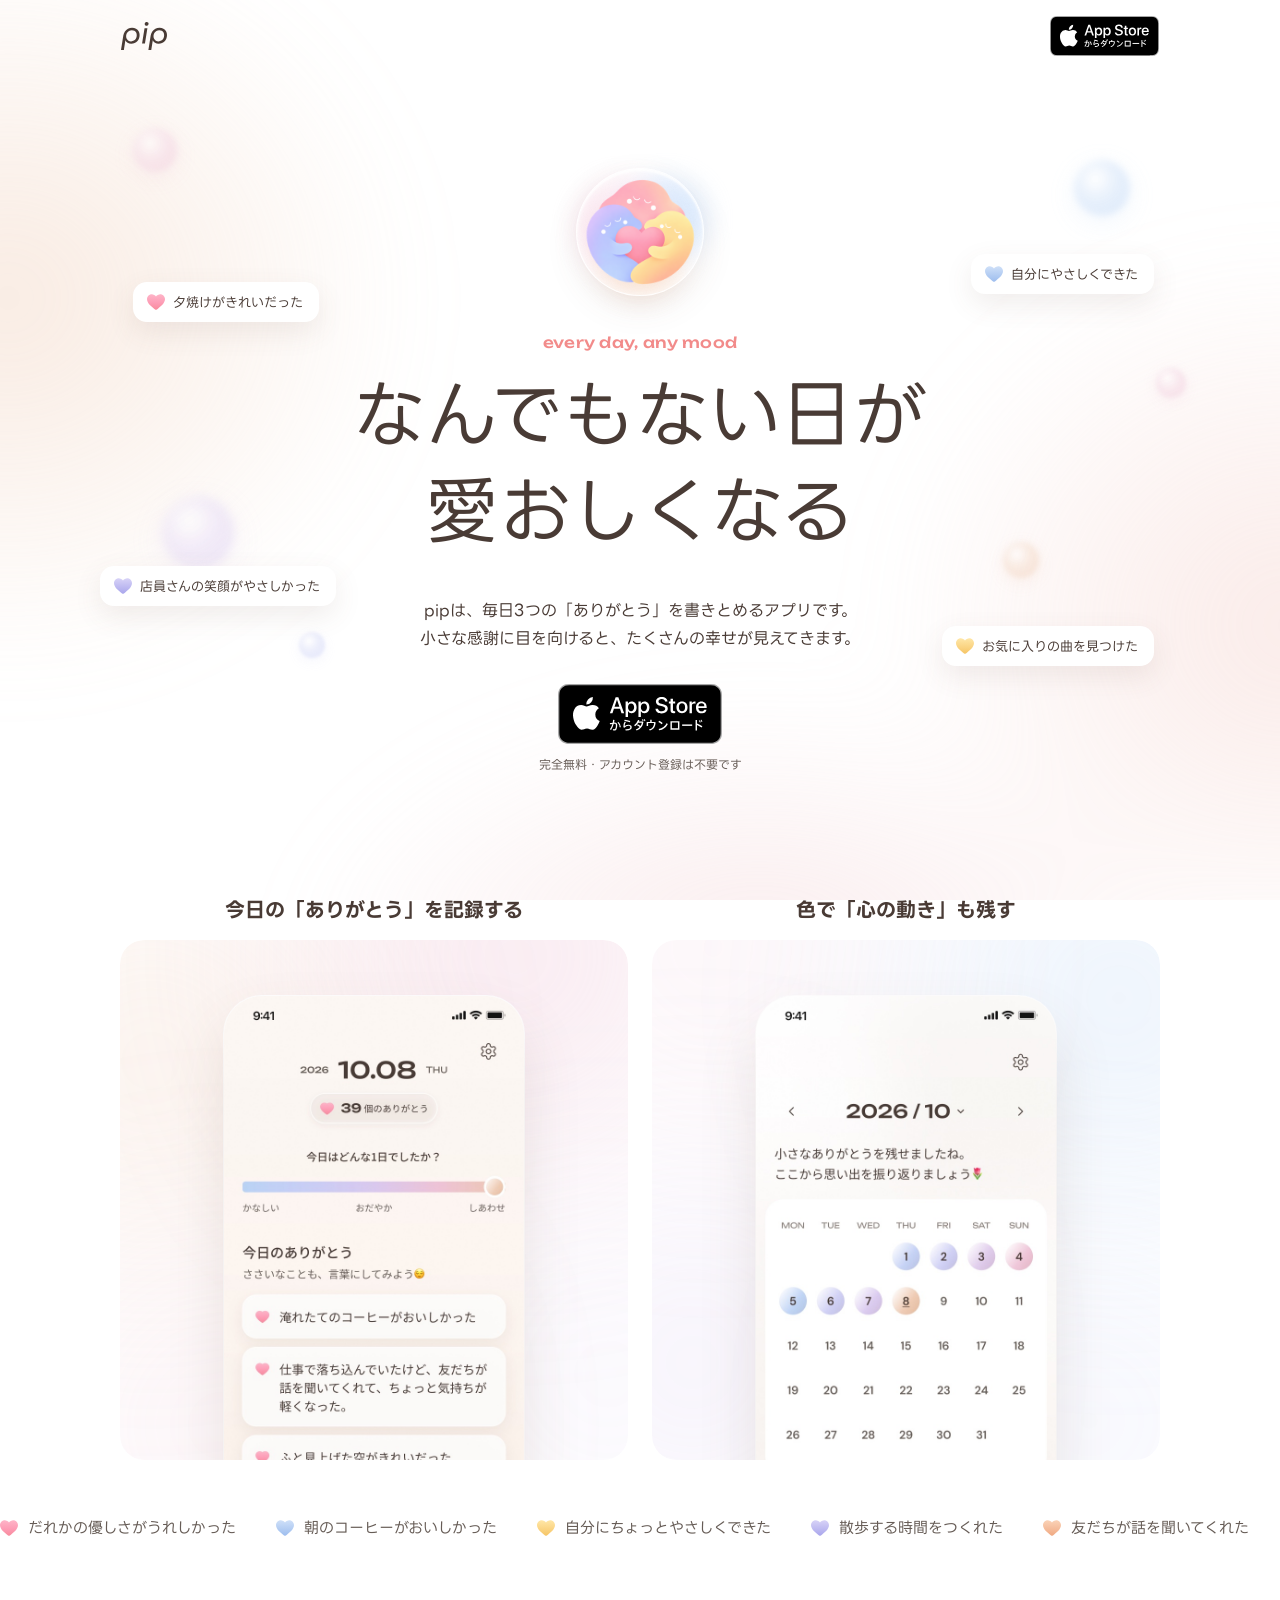
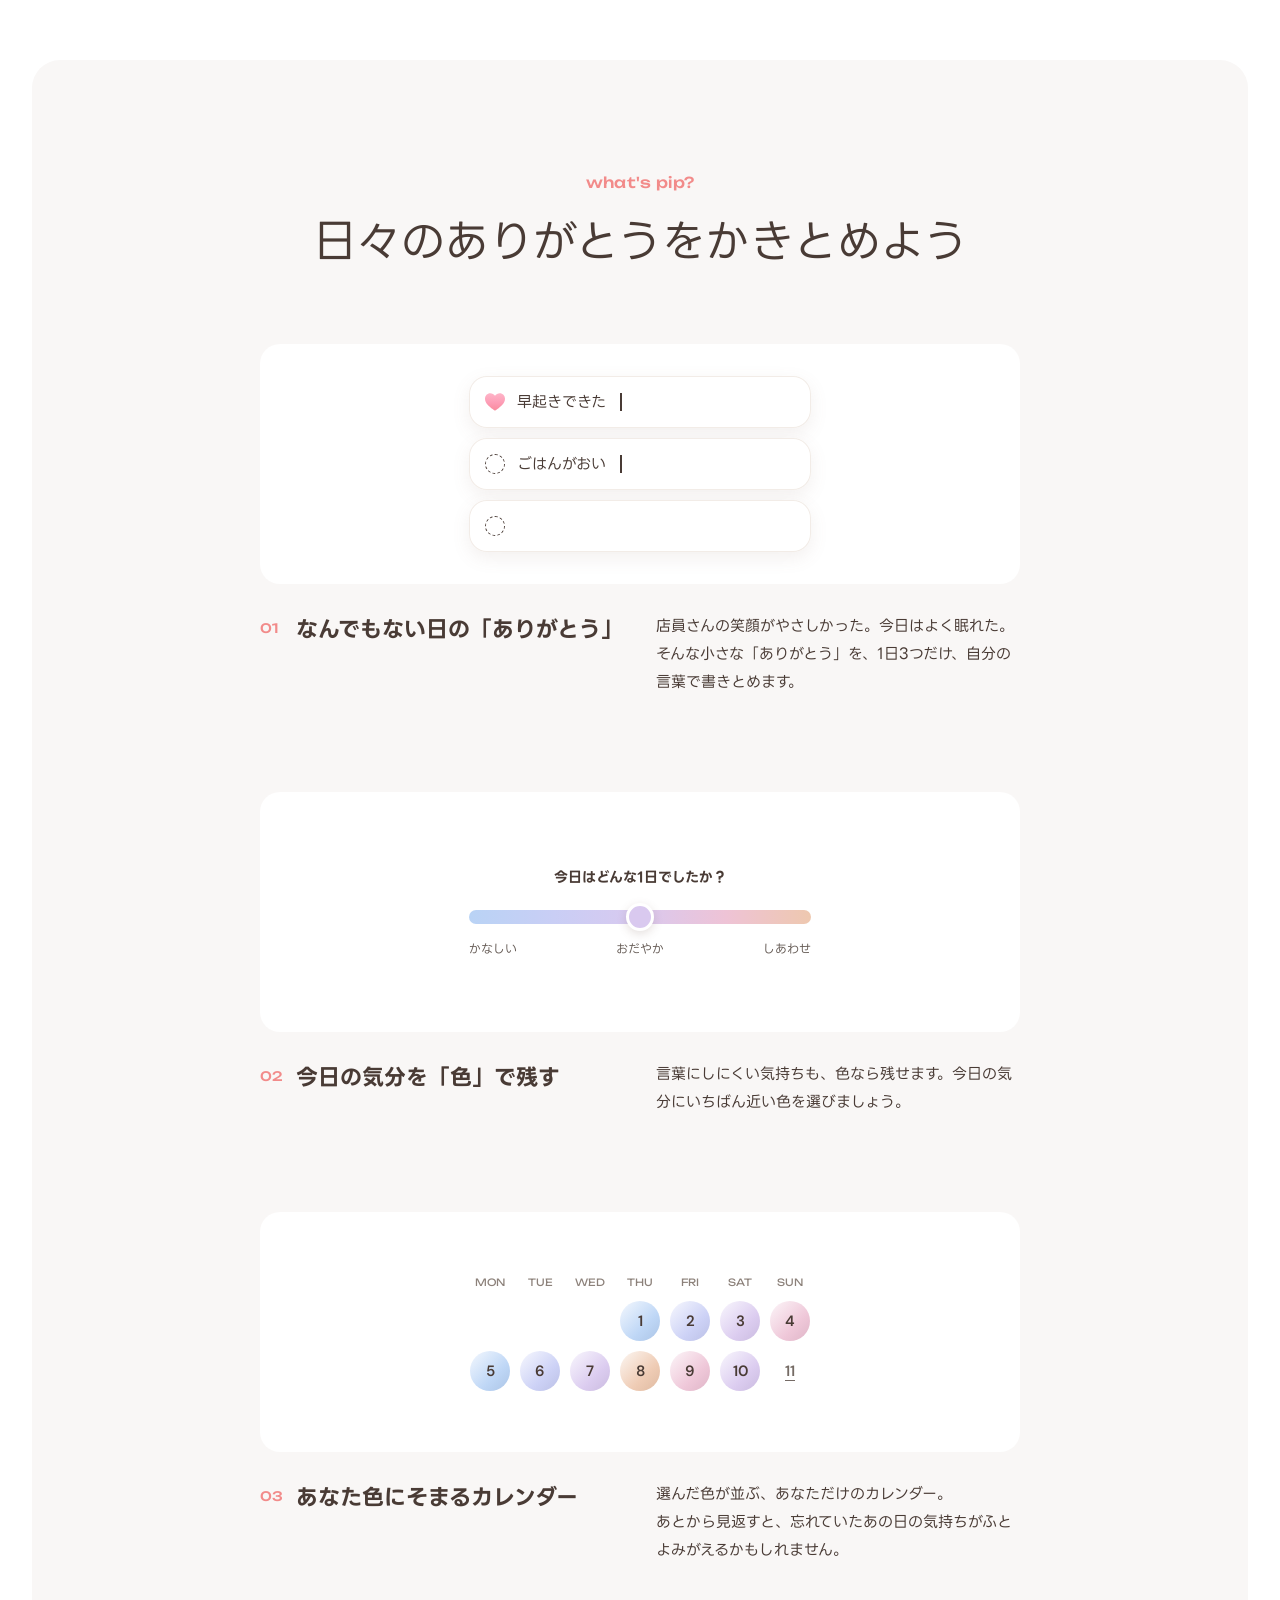
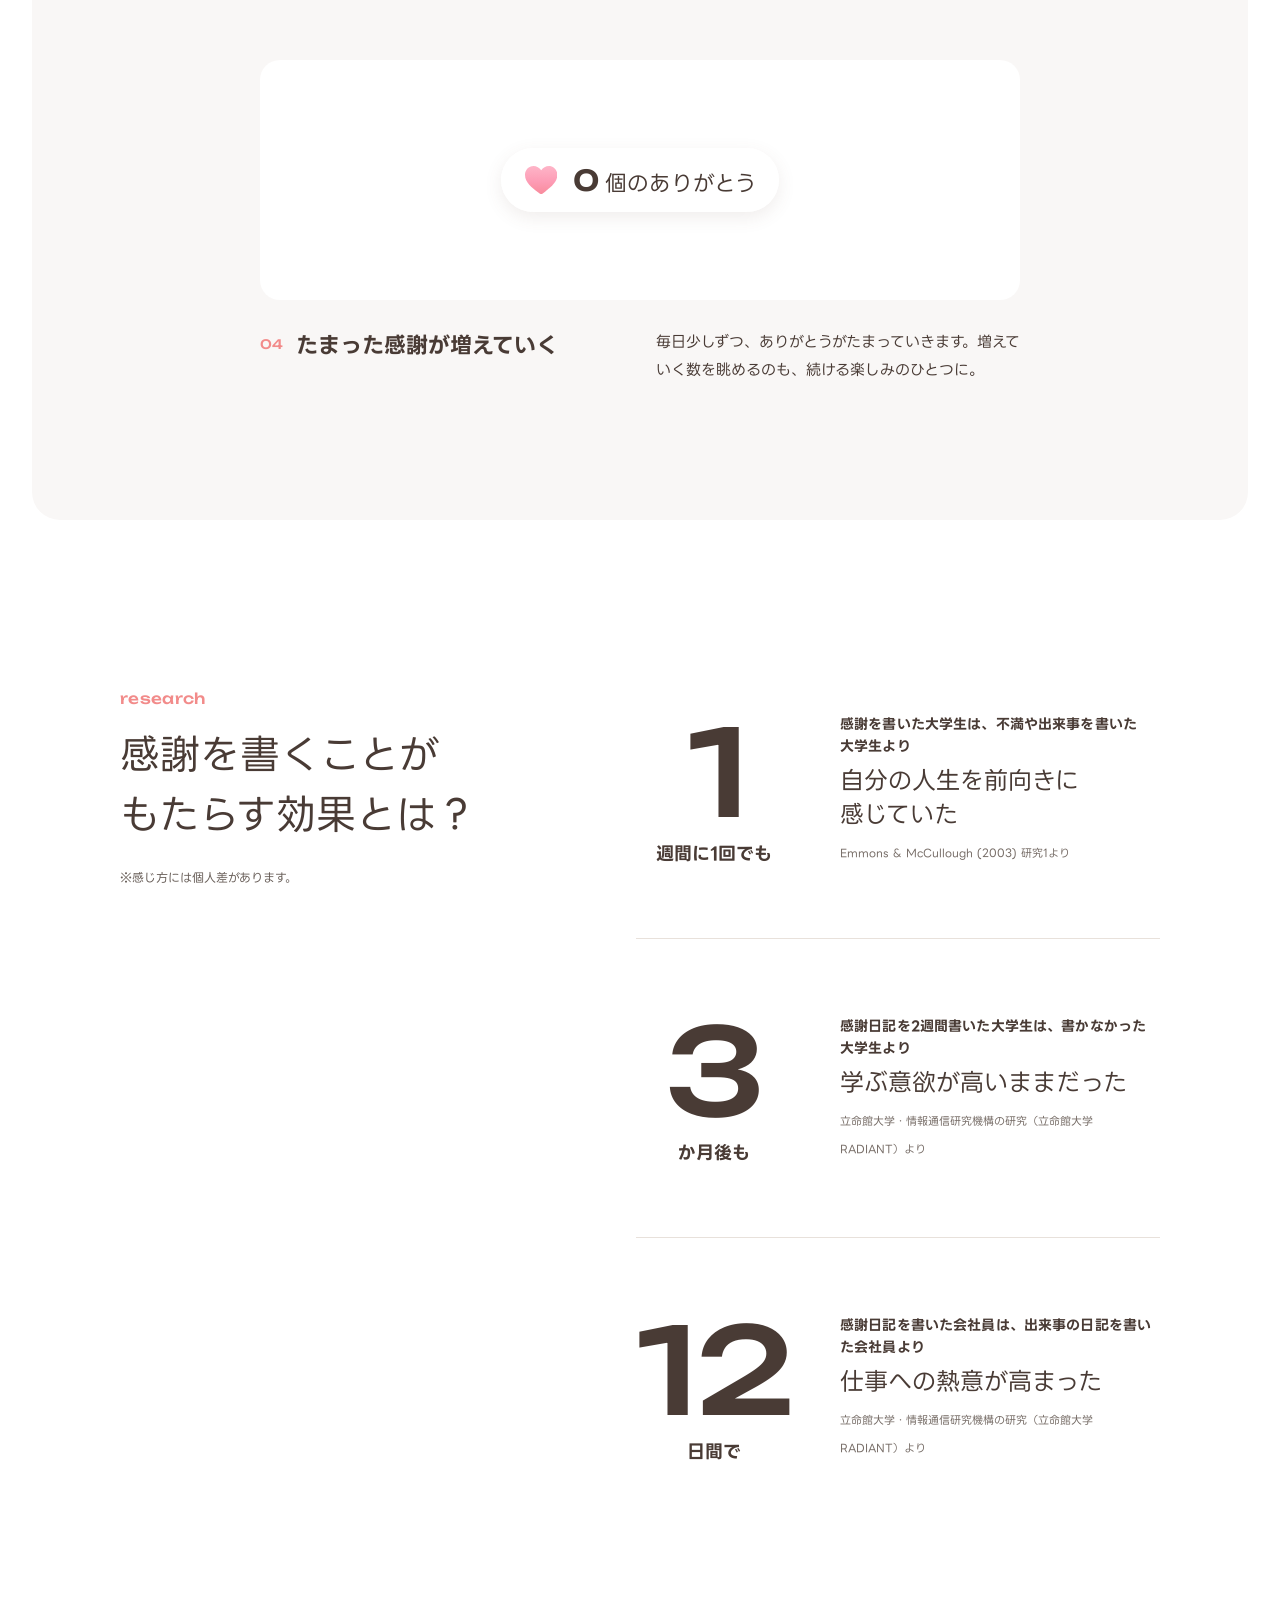
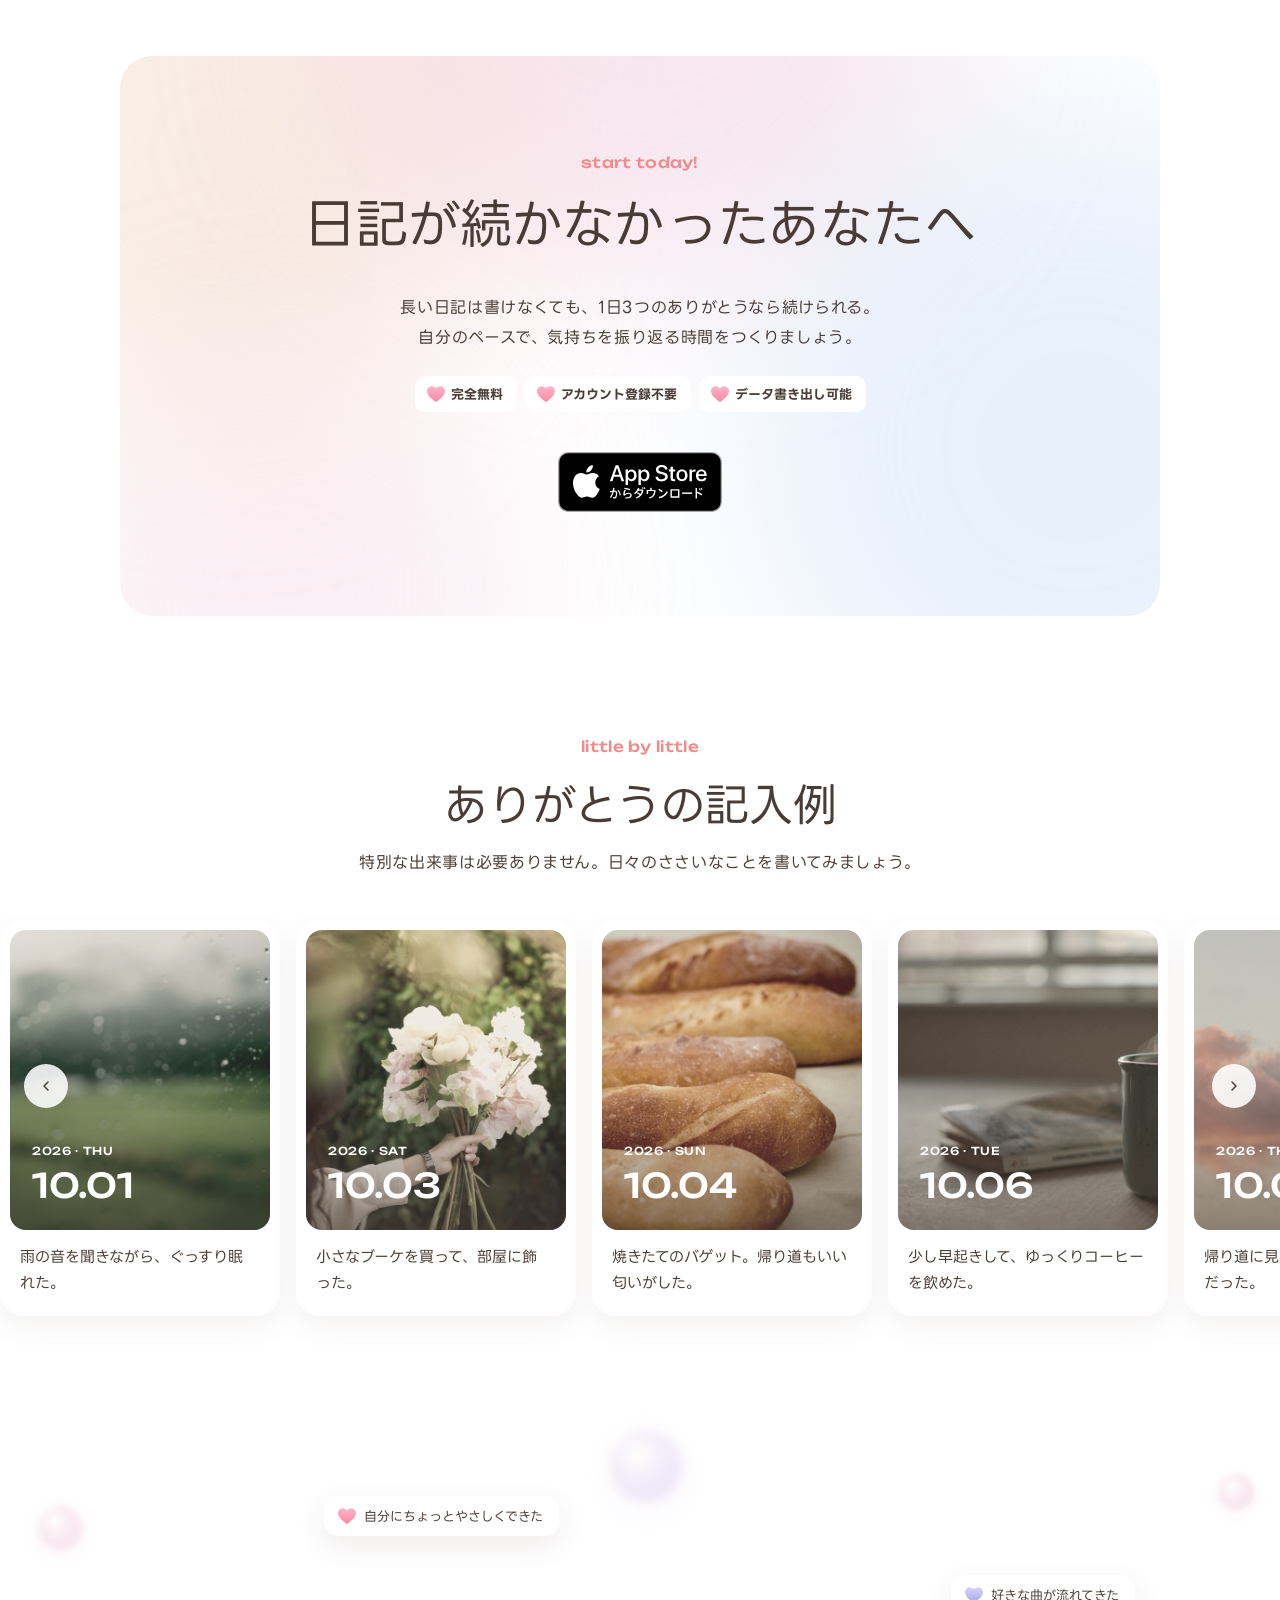
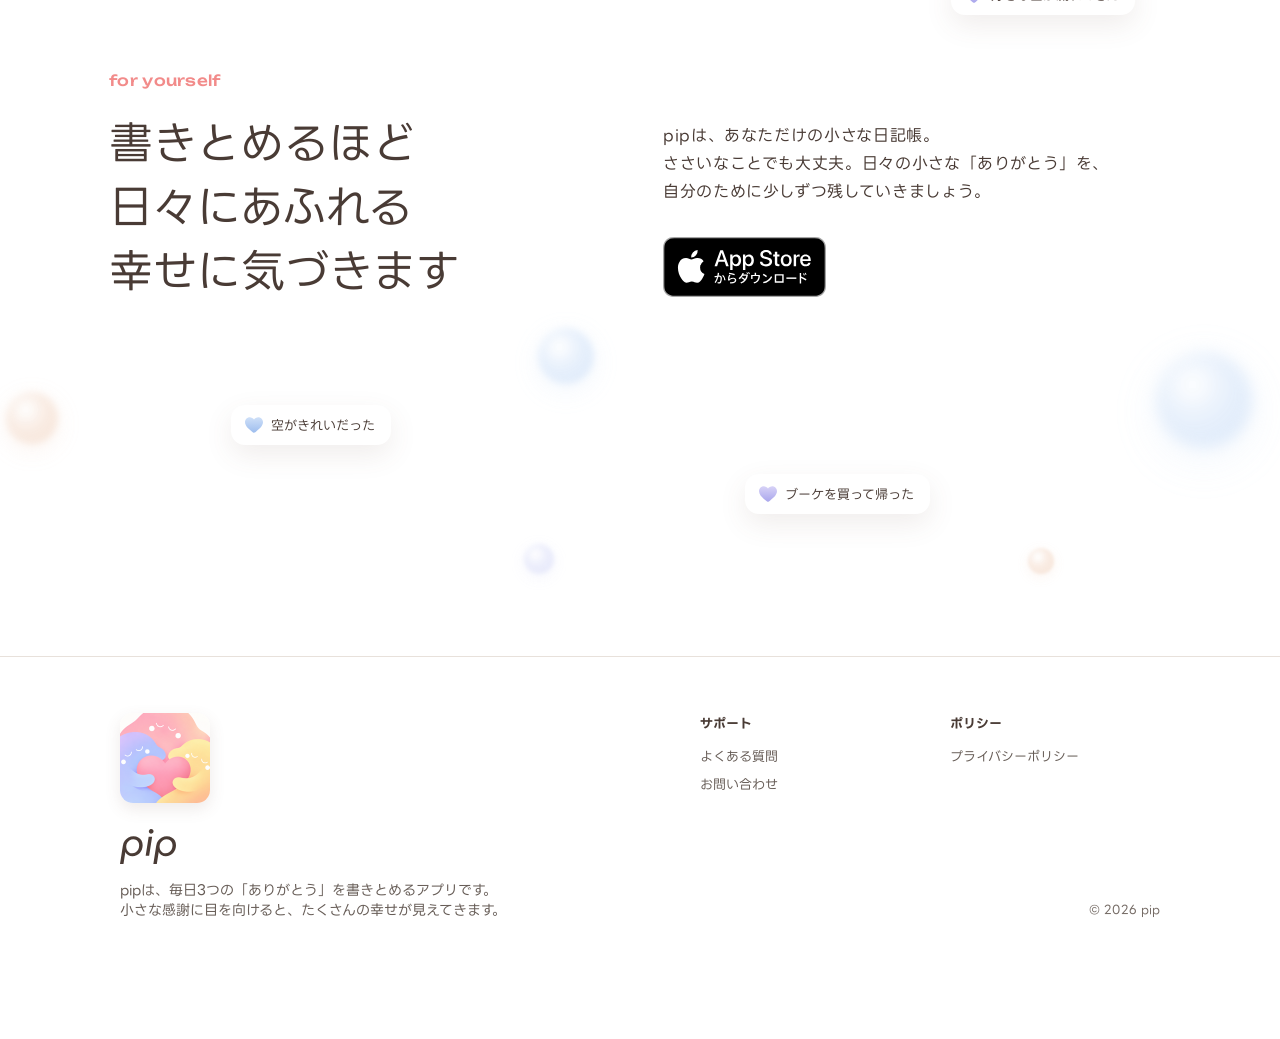
==== commit 506ace13: "Remove footer App Store badge and the line above for yourself; footer without background, tighter sp" ====
--- a/index.html
+++ b/index.html
@@ -18,8 +18,8 @@
   <link rel="icon" href="assets/img/favicon-64.png?v=20261016-2" type="image/png" sizes="64x64">
   <link rel="apple-touch-icon" href="assets/img/apple-touch-icon.png">
   <link rel="preload" href="assets/fonts/LINESeedJP-Regular.subset.woff2" as="font" type="font/woff2" crossorigin>
-  <link rel="stylesheet" href="assets/site.css?v=20261027-5">
-  <link rel="stylesheet" href="assets/lp.css?v=20261027-5">
+  <link rel="stylesheet" href="assets/site.css?v=20261027-8">
+  <link rel="stylesheet" href="assets/lp.css?v=20261027-8">
 </head>
 <body>
 <div class="page-bg" aria-hidden="true"><div class="flow"></div></div>
@@ -110,7 +110,7 @@
         <span class="nj" style="background:#EEC8AF;opacity:.32;width:64%;left:-26%;top:-8%"></span>
         <span class="nj" style="background:#EEC3D6;opacity:.26;width:58%;left:-9%;top:65%"></span>
         <span class="nj" style="background:#D9C9EF;opacity:.24;width:52%;left:70%;top:58%"></span>
-        <div class="phone"><img src="assets/img/screen-input.jpg?v=20261027-5" alt="今日の入力画面。気分を選び、3つのありがとうを書き終えたところ" width="650" height="1406" loading="lazy"></div>
+        <div class="phone"><img src="assets/img/screen-input.jpg?v=20261027-8" alt="今日の入力画面。気分を選び、3つのありがとうを書き終えたところ" width="650" height="1406" loading="lazy"></div>
       </div>
     </div>
     <div class="reveal" style="transition-delay:.12s">
@@ -120,7 +120,7 @@
         <span class="nj" style="background:#D9C9EF;opacity:.30;width:64%;left:-24%;top:50%"></span>
         <span class="nj" style="background:#EEC3D6;opacity:.26;width:56%;left:-16%;top:-26%"></span>
         <span class="nj" style="background:#C9CEF5;opacity:.28;width:52%;left:60%;top:67%"></span>
-        <div class="phone"><img src="assets/img/screen-calendar.jpg?v=20261027-5" alt="ふりかえりのカレンダー。書いた日が気分の色の丸で残る" width="650" height="1406" loading="lazy"></div>
+        <div class="phone"><img src="assets/img/screen-calendar.jpg?v=20261027-8" alt="ふりかえりのカレンダー。書いた日が気分の色の丸で残る" width="650" height="1406" loading="lazy"></div>
       </div>
     </div>
   </section>
@@ -305,7 +305,6 @@
 <footer class="site-foot">
   <div class="wrap foot">
     <p class="foot-title">今日から、ありがとうを残そう</p>
-    <a class="pill js-appstore foot-dl" aria-disabled="true" data-live="ダウンロード">近日公開</a>
     <div class="foot-brand">
       <img class="foot-icon" src="assets/img/app-icon.png" alt="" width="90" height="90" loading="lazy">
       <img class="foot-logo" src="assets/img/logo.svg" alt="pip" width="56" height="35">
@@ -317,7 +316,7 @@
   </div>
 </footer>
 
-<script src="assets/lp.js?v=20261027-5" defer></script>
-<script src="assets/site.js?v=20261027-5" defer></script>
+<script src="assets/lp.js?v=20261027-8" defer></script>
+<script src="assets/site.js?v=20261027-8" defer></script>
 </body>
 </html>
--- a/assets/site.css
+++ b/assets/site.css
@@ -106,11 +106,11 @@
 .faq-contact a { color: var(--ink); text-underline-offset: 3px; }
 
 /* ---------- footer ---------- */
-.site-foot { position: relative; background: var(--panel); padding: 56px 0 120px; overflow: hidden; }
+/* 背景なし＋上の罫線（2026-10-27 本人：グレーだと上のグラデと混じって濁る→白→背景なしに決定） */
+.site-foot { position: relative; border-top: 1px solid var(--line); padding: 56px 0 120px; overflow: hidden; }
 /* Figma Footer (PC 618:627 v35 / SP 636:735 v34) */
-.foot { position: relative; display: grid; grid-template-columns: minmax(0, 580px) minmax(0, 250px) minmax(max-content, 1fr) auto; column-gap: 0; grid-template-areas: "brand sup pol dl"; align-items: start; }
+.foot { position: relative; display: grid; grid-template-columns: minmax(0, 580px) minmax(0, 250px) minmax(max-content, 1fr); column-gap: 0; grid-template-areas: "brand sup pol"; align-items: start; }
 .foot-title { display: none; margin: 0; font-size: 22px; line-height: 32px; font-weight: 700; }
-.foot-dl { grid-area: dl; }
 .foot-brand { grid-area: brand; display: flex; flex-direction: column; align-items: flex-start; gap: 16px; }
 .foot-icon { width: 90px; height: 90px; border-radius: 13px; box-shadow: 0 6px 16px rgba(112,83,71,.12); }
 .foot-logo { width: 56px; margin-top: 10px; } /* キャラクターとの間 16→26px（2026-10-17） */
@@ -154,8 +154,8 @@
   .menu-panel a { display: block; padding: 14px 0; text-decoration: none; font-size: 15px; font-weight: 700; line-height: 22px; color: var(--ink); }
   .menu-panel a + a { border-top: 1px solid var(--line); }
   .site-foot { padding: 48px 0 56px; }
-  /* Figma Footer SP (636:735 v35): brand -> links -> download -> copyright */
-  .foot { grid-template-columns: auto auto; justify-content: start; column-gap: 48px; grid-template-areas: "brand brand" "sup pol" "dl dl" "copy copy"; }
+  /* Figma Footer SP (636:735 v71): brand -> links -> copyright（ダウンロードは2026-10-27に外した） */
+  .foot { grid-template-columns: auto auto; justify-content: start; column-gap: 48px; grid-template-areas: "brand brand" "sup pol" "copy copy"; }
   .foot-brand { gap: 12px; margin-bottom: 32px; }
   .foot-icon { width: 64px; height: 64px; border-radius: 14px; }
   .foot-logo { width: 40px; margin-top: 0; } /* SPはヘッダーのロゴと同じ幅 */
@@ -163,9 +163,6 @@
   .foot-col h2 { margin-bottom: 10px; }
   .foot-col ul { line-height: 20px; }
   .foot-col li + li { margin-top: 10px; }
-  .foot-dl { justify-self: start; margin-top: 32px; }
-  /* the badge's -10px tap margin would cancel the 32px gap: keep the visible gap at 32px */
-  .appstore-badge.sm.foot-dl { margin-top: 22px; }
   .appstore-badge:not(.sm) { padding: 14px; margin: -14px; }
   .appstore-badge:not(.sm) img { height: 56px; }
   .foot-copy { position: static; grid-area: copy; margin-top: 32px; font-size: 11px; }
--- a/assets/lp.css
+++ b/assets/lp.css
@@ -164,7 +164,7 @@
 .points li { display: inline-flex; align-items: center; gap: 6px; background: #fff; border-radius: 10px; padding: 8px 14px 8px 12px; font-size: 13px; line-height: 20px; font-weight: 700; }
 
 /* ---------- examples ---------- */
-.examples { padding: 120px 0; }
+.examples { padding: 120px 0 8px; } /* カードの下は影用の32px＋8px＝見た目40px（2026-10-27 本人：下があきすぎ。罫線をなくしたので、for yourselfの浮かぶメモへつなげる） */
 .ex-lead { font-size: 16px; line-height: 28px; letter-spacing: .04em; color: var(--ink); margin: 12px 0 0; }
 .ex-slider { position: relative; margin: 40px calc(50% - 50vw) 0; }
 .ex-arrows { position: absolute; left: 0; right: 0; top: 148px; z-index: 2; display: flex; justify-content: space-between; padding: 0 24px; pointer-events: none; }
@@ -187,7 +187,7 @@
 .ex figcaption { margin-top: 14px; padding: 0 10px; font-size: 15px; line-height: 26px; }
 
 /* ---------- collage ---------- */
-.collage { position: relative; height: 900px; border-top: 1px solid var(--line); overflow: hidden; }
+.collage { position: relative; height: 900px; overflow: hidden; }
 .collage .in-wrap { position: relative; max-width: 1440px; height: 100%; margin: 0 auto; }
 .orb { position: absolute; border-radius: 50%; opacity: .6; }
 .note-chip {
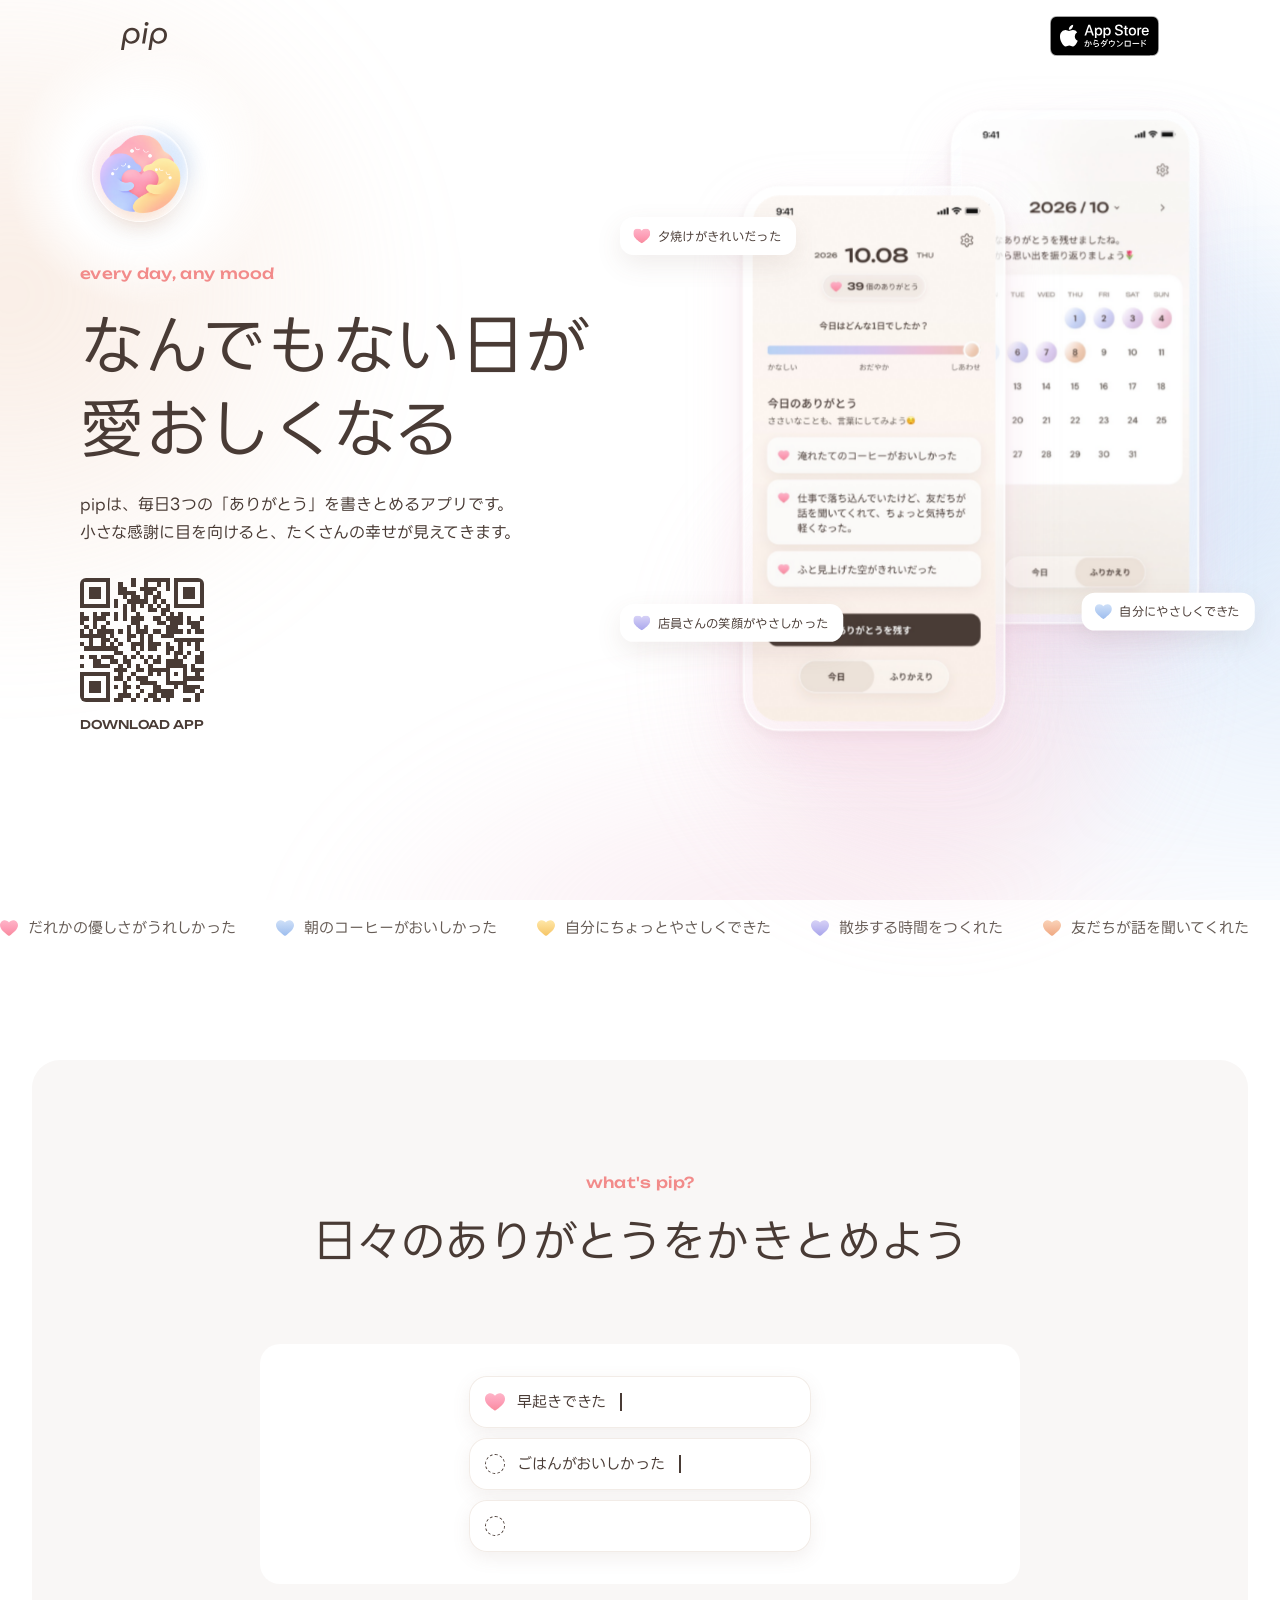
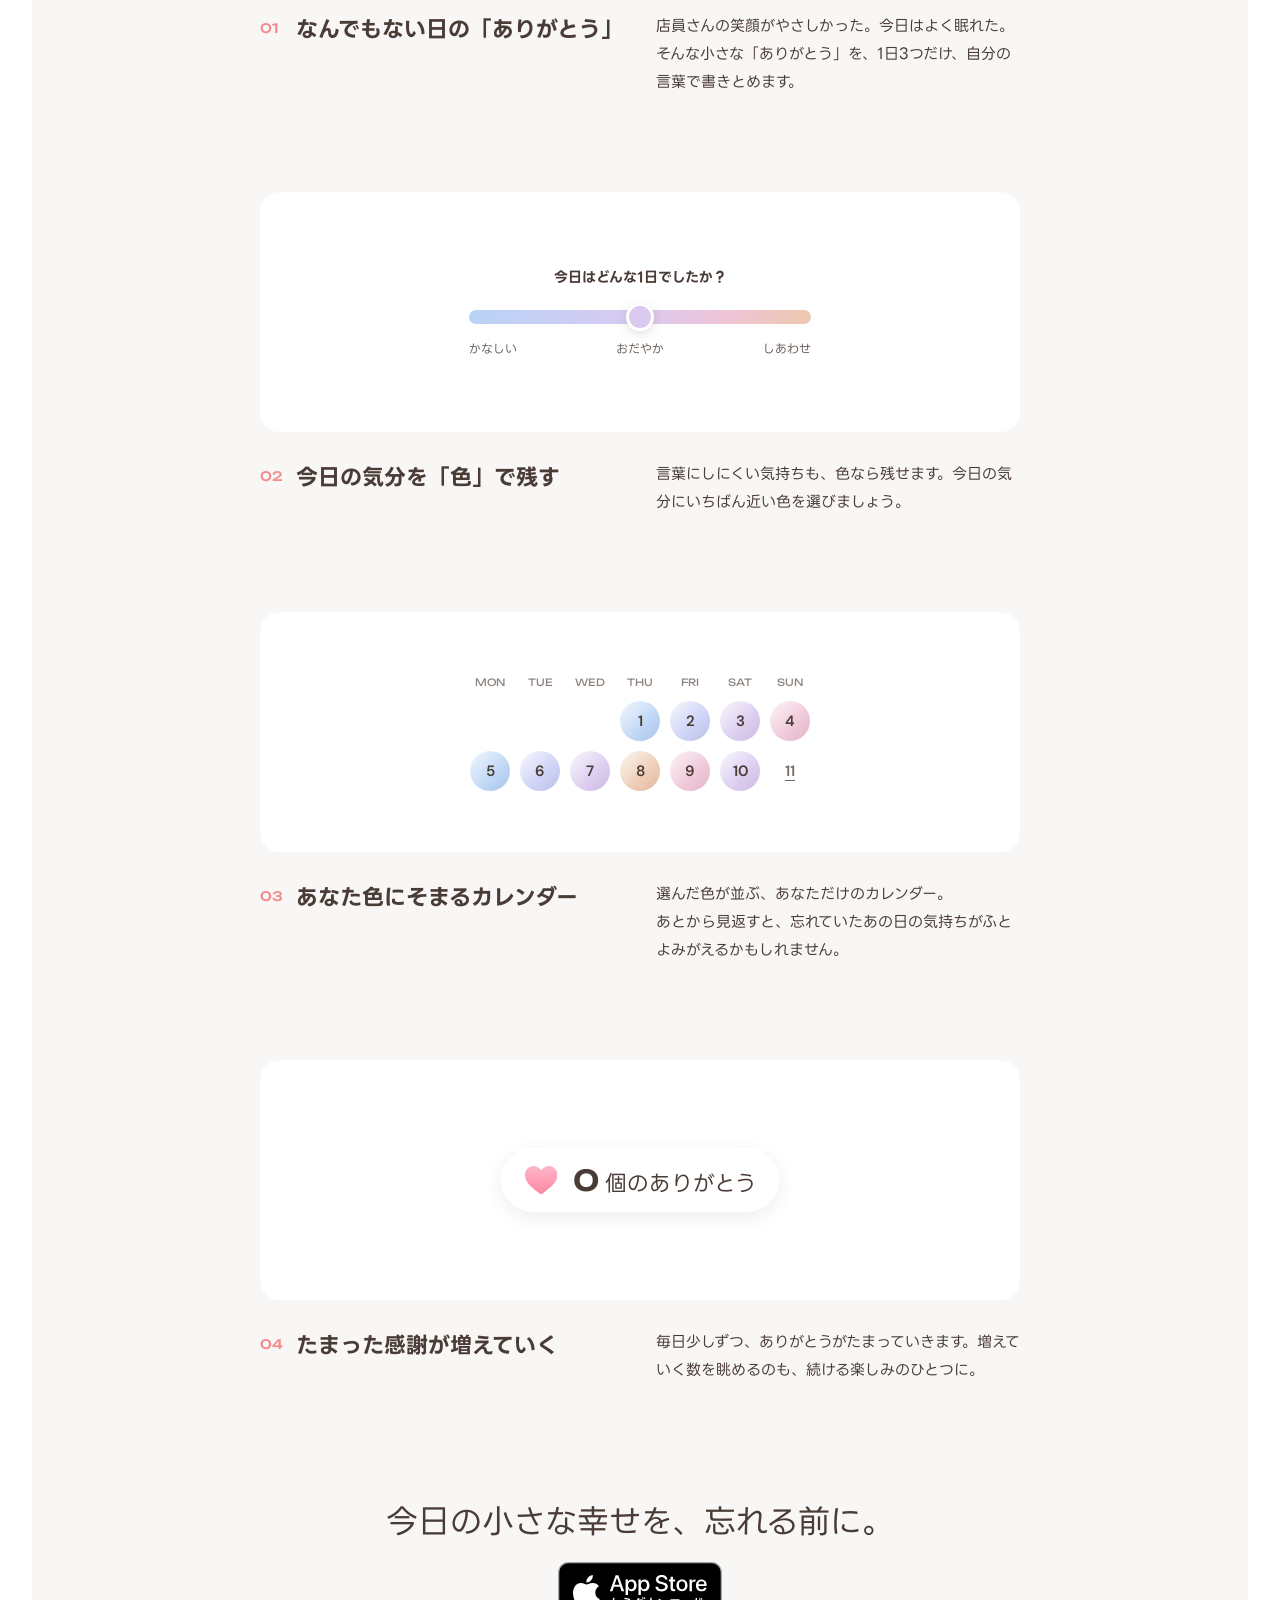
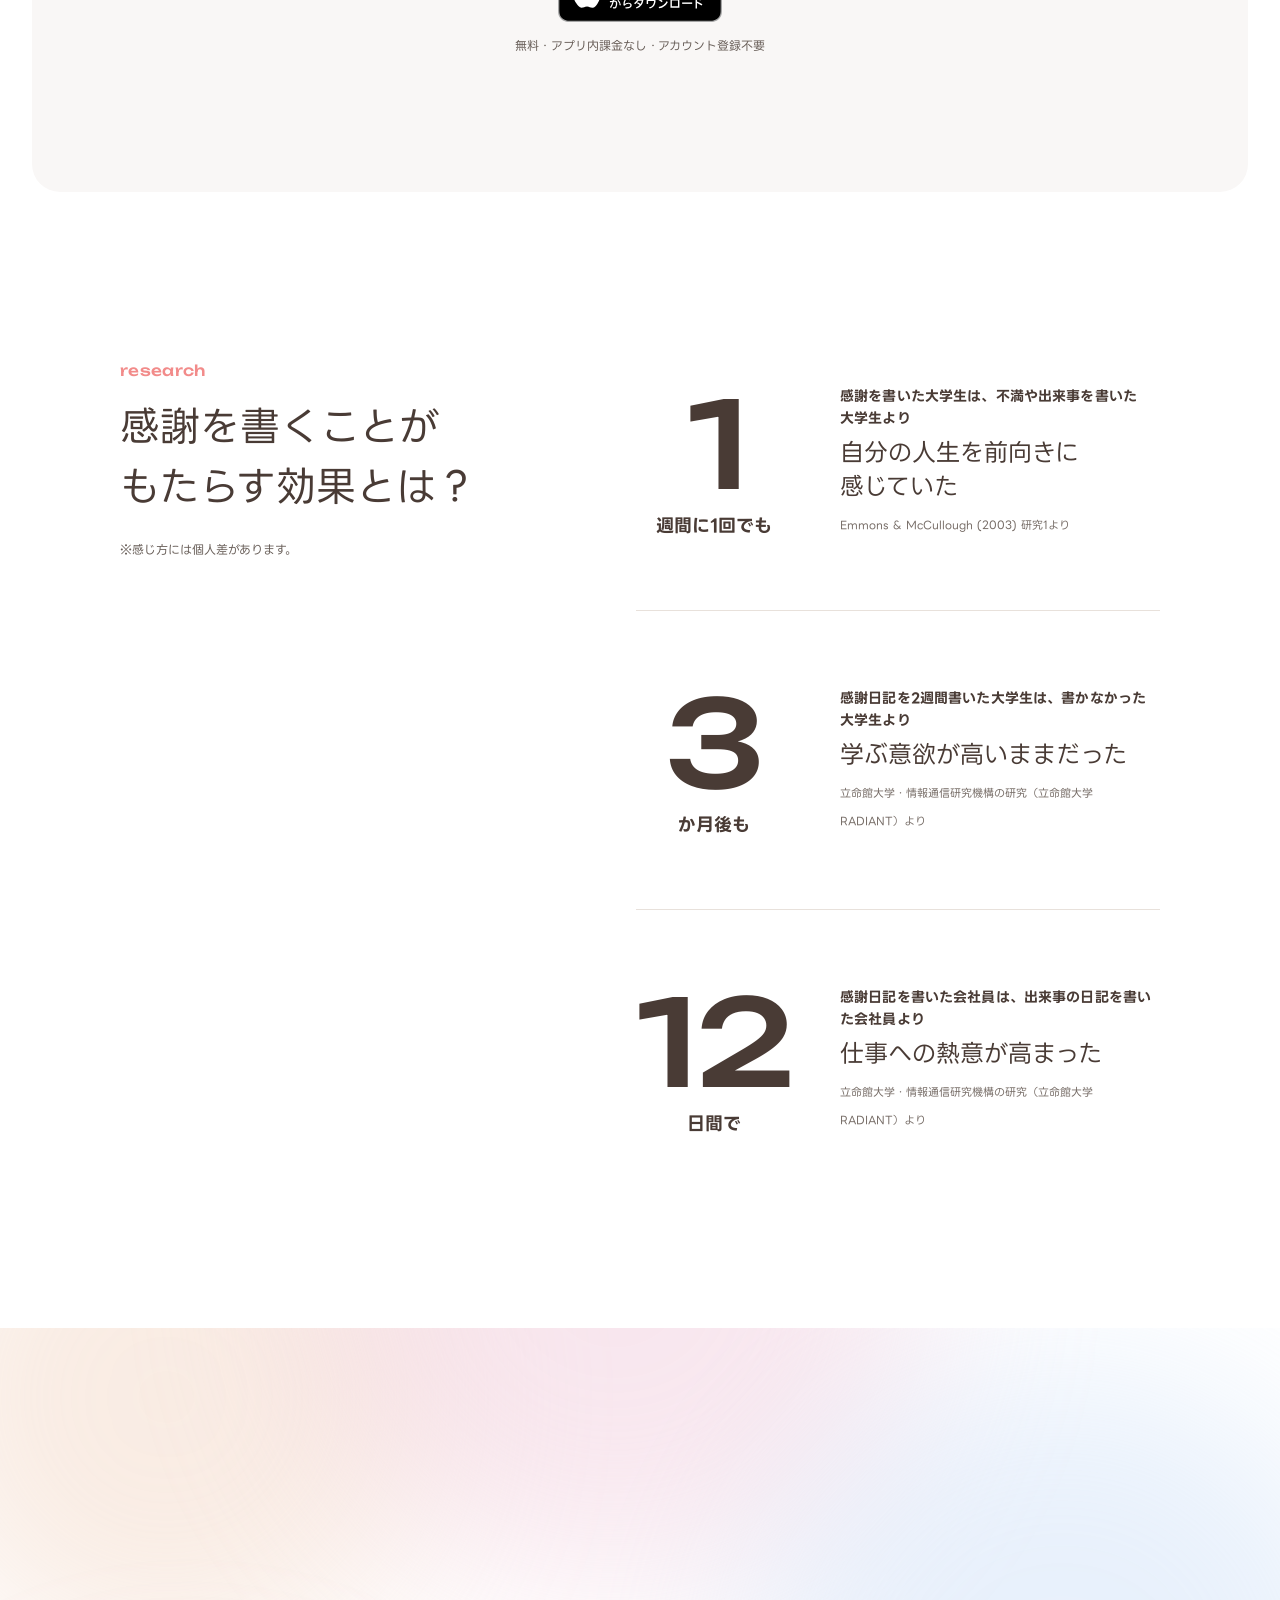
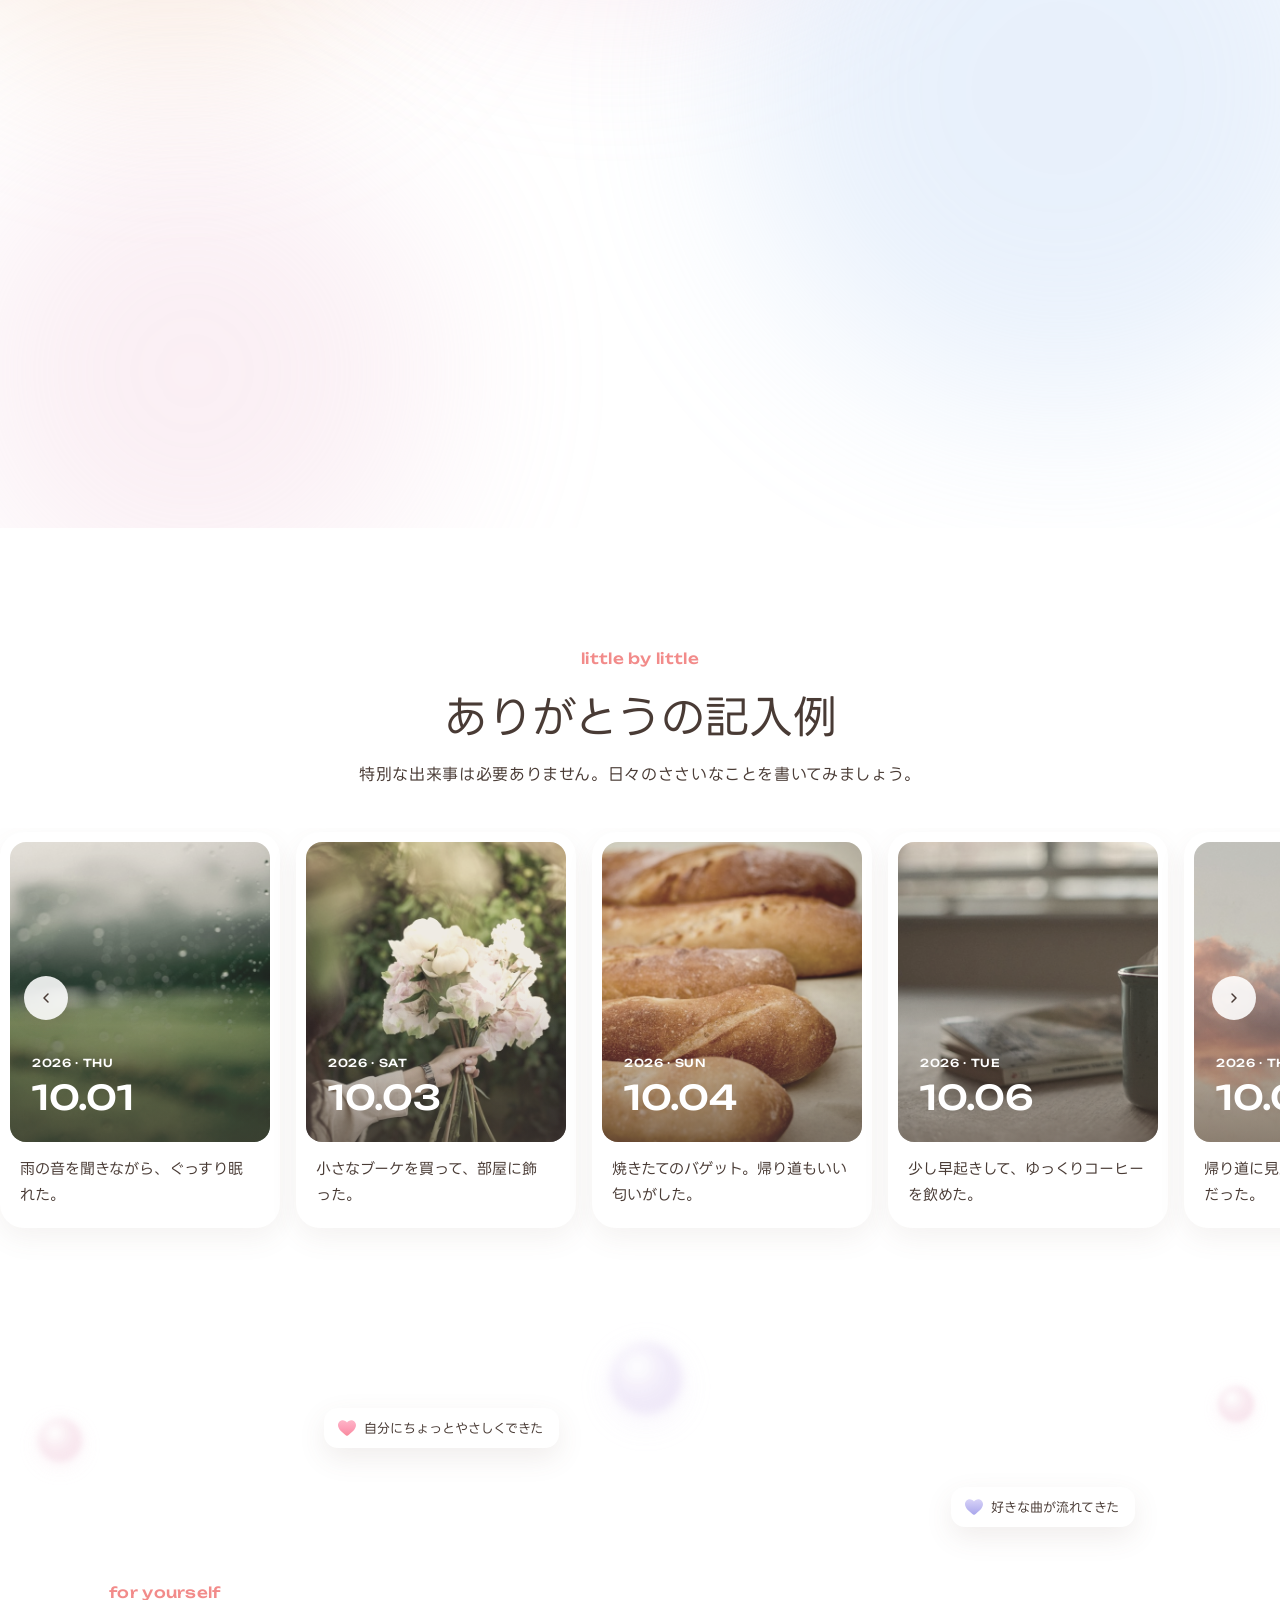
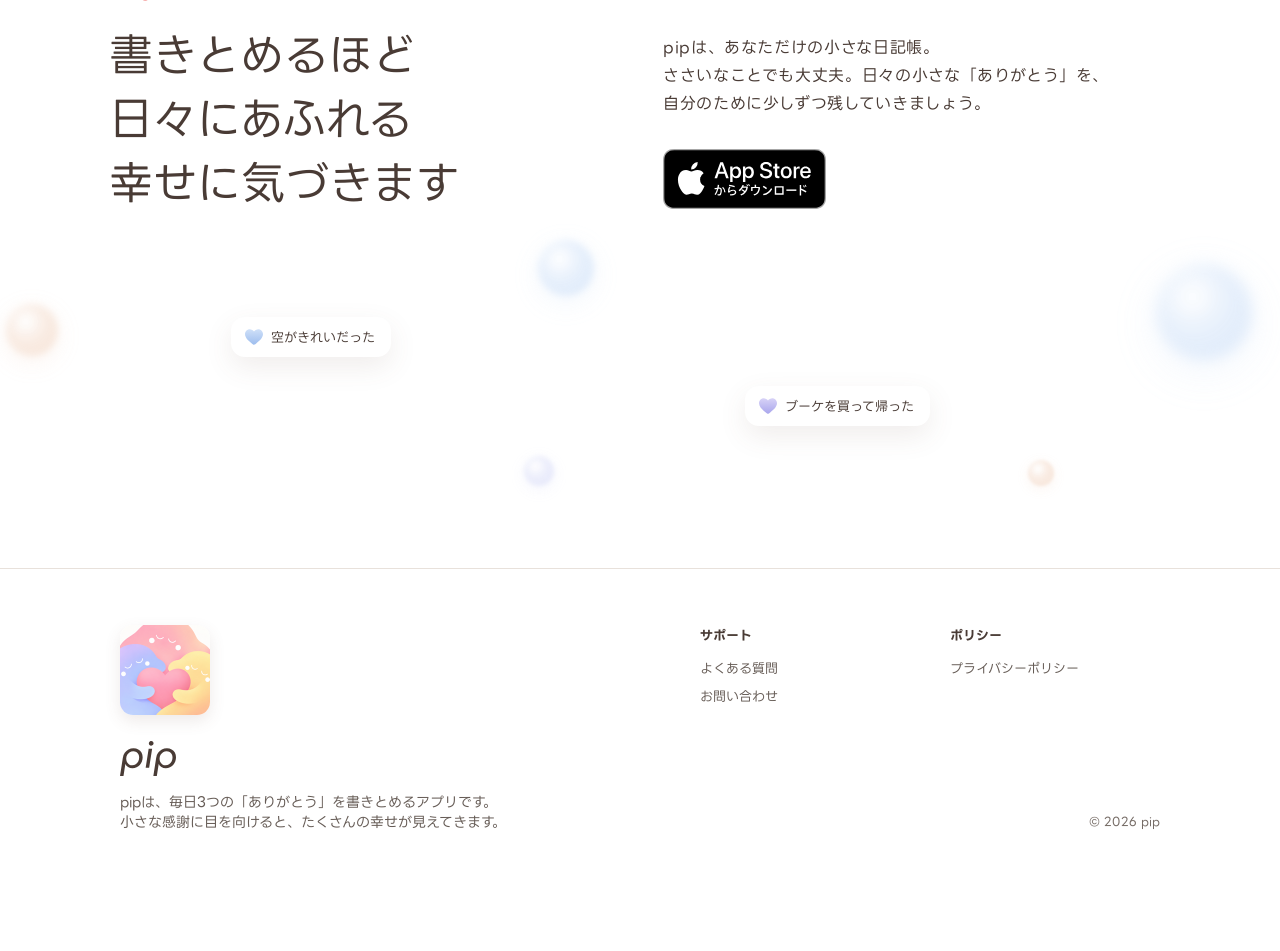
==== commit ebbd2192: "LP refresh: FV with glass phones and PC QR, B1 background, start today glass section, features CTA C" ====
--- a/index.html
+++ b/index.html
@@ -18,8 +18,8 @@
   <link rel="icon" href="assets/img/favicon-64.png?v=20261016-2" type="image/png" sizes="64x64">
   <link rel="apple-touch-icon" href="assets/img/apple-touch-icon.png">
   <link rel="preload" href="assets/fonts/LINESeedJP-Regular.subset.woff2" as="font" type="font/woff2" crossorigin>
-  <link rel="stylesheet" href="assets/site.css?v=20261027-8">
-  <link rel="stylesheet" href="assets/lp.css?v=20261027-8">
+  <link rel="stylesheet" href="assets/site.css?v=20261027-16">
+  <link rel="stylesheet" href="assets/lp.css?v=20261027-16">
 </head>
 <body>
 <div class="page-bg" aria-hidden="true"><div class="flow"></div></div>
@@ -61,68 +61,46 @@
 </header>
 
 <main>
-  <!-- ===== FV ===== -->
-  <section class="hero wrap" aria-labelledby="hero-title">
-    <div class="fv-deco pc" aria-hidden="true">
-      <span class="orb float" data-depth=".105" style="--c:#EEC3D6;--d:44px;left:10.42%;top:96px;--a:6px;--p:4.6s;--dl:0.1s"></span>
-      <span class="orb float" data-depth=".165" style="--c:#D9C9EF;--d:72px;left:12.64%;top:464px;--a:10px;--p:5.8s;--dl:0.08s"></span>
-      <span class="orb float" data-depth=".075" style="--c:#C9CEF5;--d:26px;left:23.33%;top:600px;--a:6px;--p:4.2s;--dl:0.24s"></span>
-      <span class="orb float" data-depth=".135" style="--c:#B9D3F5;--d:56px;left:83.89%;top:128px;--a:8px;--p:5.2s;--dl:0s"></span>
-      <span class="orb float" data-depth=".09" style="--c:#EEC8AF;--d:36px;left:78.33%;top:510px;--a:7px;--p:4.8s;--dl:0.2s"></span>
-      <span class="orb float" data-depth=".06" style="--c:#EEC3D6;--d:30px;left:90.28%;top:336px;--a:6px;--p:4.2s;--dl:0.32s"></span>
-      <span class="note-chip float" data-depth=".045" style="left:10.42%;top:250px;--a:6px;--p:5.4s;--dl:0s"><svg class="heart" aria-hidden="true"><use href="#heart" fill="url(#h-pink)"/></svg>夕焼けがきれいだった</span>
-      <span class="note-chip float" data-depth=".036" style="left:75.83%;top:222px;--a:7px;--p:5s;--dl:0.3s"><svg class="heart" aria-hidden="true"><use href="#heart" fill="url(#h-blue)"/></svg>自分にやさしくできた</span>
-      <span class="note-chip float fv-low" data-depth=".066" style="left:7.78%;top:534px;--a:6px;--p:5.6s;--dl:.45s"><svg class="heart" aria-hidden="true"><use href="#heart" fill="url(#h-lav)"/></svg>店員さんの笑顔がやさしかった</span>
-      <span class="note-chip float fv-low" data-depth=".054" style="left:73.61%;top:594px;--a:7px;--p:4.8s;--dl:.15s"><svg class="heart" aria-hidden="true"><use href="#heart" fill="url(#h-yellow)"/></svg>お気に入りの曲を見つけた</span>
-    </div>
+  <!-- ===== FV（2026-10-24 本人決定B：左に文章・右に白い枠の端末2台。Figma 1062:19309） ===== -->
+  <section class="hero hero-b" aria-labelledby="hero-title">
     <div class="fv-deco sp" aria-hidden="true">
-      <span class="note-chip float" data-depth=".045" style="left:4.1%;top:520px;--a:5px;--p:5.2s"><svg class="heart" aria-hidden="true"><use href="#heart" fill="url(#h-pink)"/></svg>夕焼けがきれいだった</span>
-      <span class="note-chip float" data-depth=".066" style="right:4.1%;top:576px;--a:5px;--p:4.6s;--dl:.3s"><svg class="heart" aria-hidden="true"><use href="#heart" fill="url(#h-blue)"/></svg>自分にやさしくできた</span>
       <span class="orb float" data-depth=".09" style="--c:#EEC8AF;--d:26px;left:4.62%;top:96px;--a:6px;--p:4.2s;--dl:0.3s"></span>
       <span class="orb float" data-depth=".135" style="--c:#B9D3F5;--d:40px;left:83.59%;top:40px;--a:8px;--p:5.6s;--dl:0.1s"></span>
       <span class="orb float" data-depth=".075" style="--c:#D9C9EF;--d:24px;left:85.13%;top:300px;--a:6px;--p:4.8s;--dl:0.24s"></span>
       <span class="orb float" data-depth=".12" style="--c:#EEC3D6;--d:32px;left:3.08%;top:330px;--a:7px;--p:5.2s;--dl:0s"></span>
     </div>
-    <div class="glass-wrap load" style="--dl:.05s" aria-hidden="true">
-      <div class="glass-box">
-        <div class="glass-blurs">
-          <span class="nj" style="background:#EEC3D6;width:92.6px;left:16px;top:28px"></span>
-          <span class="nj" style="background:#B9D3F5;width:84.2px;left:65px;top:25px"></span>
-          <span class="nj" style="background:#EEC8AF;width:84.2px;left:38px;top:62px"></span>
-        </div>
-        <div class="glass"></div>
-        <img class="glass-char" src="assets/img/character.png" alt="" width="132" height="132">
-      </div>
-    </div>
-    <p class="en load" style="--dl:.15s">every day, any mood</p>
-    <h1 id="hero-title" class="load" style="--dl:.2s">なんでもない日が<br>愛おしくなる</h1>
-    <p class="lead load" style="--dl:.35s">pipは、毎日3つの「ありがとう」を<br class="br-sp">書きとめるアプリです。<br>小さな感謝に目を向けると、<br class="br-sp">たくさんの幸せが見えてきます。</p>
-    <p class="cta load" style="--dl:.5s"><a class="pill lg js-appstore" aria-disabled="true" data-live="App Storeでダウンロード">App Storeで近日公開</a></p>
-    <p class="cta-note load" style="--dl:.55s">完全無料・アカウント登録は<span class="nw">不要です</span></p>
-  </section>
-
-  <!-- ===== Duo ===== -->
-  <section class="duo wrap">
-    <div class="reveal">
-      <h2>今日の「ありがとう」を記録する</h2>
-      <div class="stage">
-        <span class="nj" style="background:#EEC3D6;opacity:.44;width:72%;left:42%;top:-32%"></span>
-        <span class="nj" style="background:#EEC8AF;opacity:.32;width:64%;left:-26%;top:-8%"></span>
-        <span class="nj" style="background:#EEC3D6;opacity:.26;width:58%;left:-9%;top:65%"></span>
-        <span class="nj" style="background:#D9C9EF;opacity:.24;width:52%;left:70%;top:58%"></span>
-        <div class="phone"><img src="assets/img/screen-input.jpg?v=20261027-8" alt="今日の入力画面。気分を選び、3つのありがとうを書き終えたところ" width="650" height="1406" loading="lazy"></div>
-      </div>
-    </div>
-    <div class="reveal" style="transition-delay:.12s">
-      <h2>色で「心の動き」も残す</h2>
-      <div class="stage">
-        <span class="nj" style="background:#B9D3F5;opacity:.32;width:72%;left:56%;top:-24%"></span>
-        <span class="nj" style="background:#D9C9EF;opacity:.30;width:64%;left:-24%;top:50%"></span>
-        <span class="nj" style="background:#EEC3D6;opacity:.26;width:56%;left:-16%;top:-26%"></span>
-        <span class="nj" style="background:#C9CEF5;opacity:.28;width:52%;left:60%;top:67%"></span>
-        <div class="phone"><img src="assets/img/screen-calendar.jpg?v=20261027-8" alt="ふりかえりのカレンダー。書いた日が気分の色の丸で残る" width="650" height="1406" loading="lazy"></div>
-      </div>
-    </div>
+    <div class="fv-copy">
+      <div class="glass-wrap load" style="--dl:.05s" aria-hidden="true">
+        <div class="glass-box">
+          <div class="glass-blurs">
+            <span class="nj" style="background:#EEC3D6;width:92.6px;left:16px;top:28px"></span>
+            <span class="nj" style="background:#B9D3F5;width:84.2px;left:65px;top:25px"></span>
+            <span class="nj" style="background:#EEC8AF;width:84.2px;left:38px;top:62px"></span>
+          </div>
+          <div class="glass"></div>
+          <img class="glass-char" src="assets/img/character.png" alt="" width="132" height="132">
+        </div>
+      </div>
+      <p class="en load" style="--dl:.15s">every day, any mood</p>
+      <h1 id="hero-title" class="load" style="--dl:.2s">なんでもない日が<br>愛おしくなる</h1>
+      <p class="lead load" style="--dl:.35s">pipは、毎日3つの「ありがとう」を<br class="br-sp">書きとめるアプリです。<br>小さな感謝に目を向けると、<br class="br-sp">たくさんの幸せが見えてきます。</p>
+      <div class="fv-cta load" style="--dl:.5s">
+        <p class="cta"><a class="pill lg js-appstore" aria-disabled="true" data-live="App Storeでダウンロード">App Storeで近日公開</a></p>
+        <div class="fv-qr">
+          <span class="qr-box"><img class="qr-img" alt="App Storeのpipのページを開くQRコード" width="124" height="124" hidden><span class="qr-ph">QRコード<br>（公開後に作成）</span></span>
+          <p class="qr-label"><span class="qr-en">DOWNLOAD APP</span></p>
+        </div>
+        <p class="cta-note">完全無料・アカウント登録は<span class="nw">不要です</span></p>
+      </div>
+    </div>
+    <div class="fv-visual load" style="--dl:.3s"><div class="fv-stage">
+      <span class="fv-pool p1" aria-hidden="true"></span><span class="fv-pool p2" aria-hidden="true"></span>
+      <div class="phone fv-ph back"><img src="assets/img/screen-calendar.jpg?v=20261027-16" alt="ふりかえりのカレンダー。書いた日が気分の色の丸で残る" width="650" height="1406"></div>
+      <div class="phone fv-ph front"><img src="assets/img/screen-input.jpg?v=20261027-16" alt="今日の入力画面。気分を選び、3つのありがとうを書き終えたところ" width="650" height="1406"></div>
+      <span class="note-chip float c1" data-depth=".045" style="--a:6px;--p:5.4s;--dl:0s" aria-hidden="true"><svg class="heart" aria-hidden="true"><use href="#heart" fill="url(#h-pink)"/></svg>夕焼けがきれいだった</span>
+      <span class="note-chip float c2" data-depth=".036" style="--a:7px;--p:5s;--dl:.3s" aria-hidden="true"><svg class="heart" aria-hidden="true"><use href="#heart" fill="url(#h-blue)"/></svg>自分にやさしくできた</span>
+      <span class="note-chip float c3" data-depth=".054" style="--a:6px;--p:5.6s;--dl:.45s" aria-hidden="true"><svg class="heart" aria-hidden="true"><use href="#heart" fill="url(#h-lav)"/></svg><span class="pc-only">店員さんの笑顔がやさしかった</span><span class="sp-only">お気に入りの曲を見つけた</span></span>
+    </div></div>
   </section>
 
   <!-- ===== Marquee ===== -->
@@ -187,6 +165,13 @@
         </article>
       </div>
 
+      <!-- 特徴の後のボタン（2026-10-27 本人：やはり入れる） -->
+      <div class="panel-cta reveal">
+        <p>今日の小さな幸せを、<br class="br-sp">忘れる前に。</p>
+        <a class="pill lg js-appstore" aria-disabled="true" data-live="App Storeでダウンロード">App Storeで近日公開</a>
+        <small class="note">無料・アプリ内課金なし・アカウント登録不要</small>
+      </div>
+
     </section>
   </div>
 
@@ -214,14 +199,18 @@
       <p class="r-note r-note-sp">※感じ方には個人差があります。</p>
     </div>
     </div>
-
+  </section>
+
+  <!-- ===== start today!（2026-10-27 本人：セクションを分け、セクション全体をグラデに、カードはすりガラス） ===== -->
+  <section class="start" aria-labelledby="start-title">
+    <span class="nj b1" aria-hidden="true"></span>
+    <span class="nj b2" aria-hidden="true"></span>
+    <span class="nj b3" aria-hidden="true"></span>
+    <span class="nj b4" aria-hidden="true"></span>
+    <div class="wrap">
     <div class="keep reveal">
-      <span class="nj b1"></span>
-      <span class="nj b2"></span>
-      <span class="nj b3"></span>
-      <span class="nj b4"></span>
       <span class="en">start today!</span>
-      <h2 class="h2">日記が続かなかった<br class="br-sp">あなたへ</h2>
+      <h2 class="h2" id="start-title">日記が続かなかった<br class="br-sp">あなたへ</h2>
       <p class="body">長い日記は書けなくても、<br class="br-sp">1日3つのありがとうなら<span class="nw">続けられる。</span><br>自分のペースで、<br class="br-sp">気持ちを振り返る時間を<span class="nw">つくりましょう。</span></p>
       <ul class="points">
         <li><svg class="heart" width="14" height="12" aria-hidden="true"><use href="#heart" fill="url(#h-pink)"/></svg>完全無料</li>
@@ -229,6 +218,7 @@
         <li><svg class="heart" width="14" height="12" aria-hidden="true"><use href="#heart" fill="url(#h-pink)"/></svg>データ書き出し可能</li>
       </ul>
       <a class="pill lg js-appstore" aria-disabled="true" data-live="App Storeでダウンロード">App Storeで近日公開</a>
+    </div>
     </div>
   </section>
 
@@ -316,7 +306,7 @@
   </div>
 </footer>
 
-<script src="assets/lp.js?v=20261027-8" defer></script>
-<script src="assets/site.js?v=20261027-8" defer></script>
+<script src="assets/lp.js?v=20261027-16" defer></script>
+<script src="assets/site.js?v=20261027-16" defer></script>
 </body>
 </html>
--- a/assets/lp.css
+++ b/assets/lp.css
@@ -42,6 +42,58 @@
 .hero .cta-note { margin: 12px 0 0; font-size: 12px; line-height: 18px; color: var(--sub); }
 
 /* ---------- duo ---------- */
+/* ---------- FV B（2026-10-24 本人決定、Figma 1062:19309）：左に文章、右に白い枠の端末2台とメモ3枚 ----------
+   Figmaの座標はヘッダー込みの1440×860。ヘッダー（72px）の下からの値に直して使う。 */
+.hero-b, .hero.hero-b { position: relative; text-align: left; padding: 0; height: 788px; }
+.hero-b .fv-copy { position: absolute; z-index: 1; left: max(40px, calc(50% - 560px)); top: 42px; width: 520px; }
+.hero-b .glass-wrap { width: 120px; height: 120px; margin: 0; }
+.hero-b .glass-box { transform: scale(.75); }
+.hero-b .en { margin: 29px 0 0; }
+.hero-b h1 { font-size: 64px; line-height: 1.3; margin: 18px 0 0; letter-spacing: .01em; }
+.hero-b .lead { margin: 21px 0 0; }
+.hero-b .cta { justify-content: flex-start; margin: 32px 0 0; }
+.hero-b .cta-note { margin-top: 12px; }
+/* QR（2026-10-27 本人：枠なし・左端を文章にそろえる・下に DOWNLOAD APP） */
+.fv-qr { display: none; flex-direction: column; align-items: stretch; width: max-content; gap: 14px; margin-top: 32px; } /* QRの幅＝DOWNLOAD APPの幅（2026-10-27 本人） */
+.qr-box { position: relative; flex: none; display: grid; place-items: center; width: 100%; aspect-ratio: 1; }
+.qr-box .qr-img { width: 100%; height: 100%; border-radius: 6px; } /* 角を少し丸く（2026-10-27 本人） */
+.qr-box .qr-img[hidden], .qr-box .qr-ph[hidden] { display: none; }
+.qr-box .qr-ph { font-size: 10px; line-height: 15px; color: #8C817A; text-align: center; }
+.qr-label { margin: 0; display: flex; flex-direction: column; gap: 2px; }
+.qr-en { font: 500 12px/18px var(--en); color: var(--ink); }
+/* 公開後（APP_STORE_URLあり）：PCはQR＋見出しに切り替え、スマホはバッジのまま */
+@media (min-width: 861px) {
+  .is-released .hero-b .cta, .is-released .hero-b .cta-note { display: none; }
+  .is-released .fv-qr { display: flex; }
+}
+.hero-b .fv-visual { position: absolute; z-index: 1; left: calc(50% - 20px); top: 42px; width: 672px; height: 649px; }
+.fv-stage { position: absolute; left: 0; top: 0; width: 672px; height: 649px; transform-origin: 0 0; }
+/* 端末 A3 すりガラス（2026-10-27 本人決定、Figma提案1086:1865）：白い半透明の縁10px＋白い線、ピンク寄りの影。画面の大きさは従来どおり */
+.fv-stage .fv-ph { position: absolute; transform: none; padding: 10px; background: rgba(255,255,255,.38); -webkit-backdrop-filter: blur(24px); backdrop-filter: blur(24px);
+  box-shadow: inset 0 0 0 1.5px rgba(255,255,255,.95), inset 0 1px 2px rgba(255,255,255,.8), 0 24px 60px -4px rgba(238,195,214,.35), 0 4px 12px rgba(112,83,71,.08); }
+.fv-ph img { display: block; border-radius: 28px; }
+.fv-stage .fv-ph.back { left: 350px; top: -4px; width: 262px; border-radius: 38px; }
+/* Figma FVの色だまり（青 1000,120 φ480／ピンク 820,420 φ420、30%、ぼかし120）を端末の後ろに。ガラスの縁に色が映る */
+.fv-pool { position: absolute; border-radius: 50%; opacity: .3; filter: blur(60px); pointer-events: none; }
+.fv-pool.p1 { left: 300px; top: 78px; width: 480px; height: 480px; background: #B9D3F5; }
+.fv-pool.p2 { left: 120px; top: 378px; width: 420px; height: 420px; background: #EEC3D6; }
+.fv-stage .fv-ph.front { left: 130px; top: 76px; width: 277px; border-radius: 39px; }
+.fv-ph.front img { border-radius: 29px; }
+.fv-stage .c1 { left: 0; top: 109px; }
+.fv-stage .c2 { left: 488px; top: 506px; }
+.fv-stage .c3 { left: 0; top: 518px; }
+/* 幅1100px以下のPC：横に並べると端末が小さくなりすぎるため、文章を中央にして下に端末2台（等倍）を置く */
+@media (min-width: 861px) and (max-width: 1100px) {
+  .hero-b, .hero.hero-b { height: auto; text-align: center; padding: 40px 0 72px; }
+  .hero-b .fv-copy { position: relative; left: auto; top: auto; width: auto; margin: 0 auto; }
+  .hero-b .glass-wrap { margin: 0 auto; }
+  .hero-b .cta { justify-content: center; }
+  .fv-qr { margin-left: auto; margin-right: auto; text-align: center; }
+  .qr-label { align-items: center; }
+  .hero-b .fv-visual { position: relative; left: auto; top: auto; width: 672px; height: 649px; margin: 48px auto 0; }
+}
+.hero-b { overflow-x: clip; }
+
 .duo { display: grid; grid-template-columns: 1fr 1fr; gap: 24px; padding-top: 120px; }
 .duo h2 { text-align: center; font-size: 20px; line-height: 30px; font-weight: 700; margin: 0 0 16px; }
 .stage {
@@ -132,12 +184,12 @@
 .strip.spin { transition: transform var(--d, .9s) cubic-bezier(.2,.9,.25,1.05); }
 .ach-unit { font-size: calc(12px * var(--k)); line-height: 1.4; }
 
-.panel-cta { text-align: center; margin-top: 120px; }
+.panel-cta { text-align: center; margin-top: 120px; line-height: 0; } /* バッジの下に行の余白を足さない */
 .panel-cta p { margin: 0 0 24px; font-size: 32px; line-height: 34px; font-weight: 400; }
 .note { display: block; margin-top: 14px; font-size: 12px; line-height: 20px; color: var(--sub); }
 
 /* ---------- research ---------- */
-.research { padding-top: 120px; padding-bottom: 0; }
+.research { padding-top: 120px; padding-bottom: 120px; }
 .r-rows { max-width: 1200px; margin: 72px auto 0; }
 .r-row { display: flex; justify-content: center; align-items: center; padding: 28px 0; border-top: 1px solid var(--line); }
 .r-val { width: 300px; display: flex; flex-direction: column; align-items: center; gap: 2px; }
@@ -149,14 +201,16 @@
 .r-txt small { font-size: 11px; line-height: 18px; color: var(--muted); }
 .r-note { text-align: center; font-size: 12px; color: var(--sub); margin: 16px 0 0; }
 
-/* keep-going CTA (app background D) */
-.keep { position: relative; isolation: isolate; overflow: hidden; clip-path: inset(0 round 32px); margin-top: 120px; border-radius: 32px; background: var(--milk); padding: 96px 48px; text-align: center; }
-.keep .nj { position: absolute; border-radius: 50%; z-index: -1; filter: blur(90px); }
-/* Figma CTA / keep going "Background D" (PC 1200x552, Figma blur 180 = CSS 90px) */
-.keep .b1 { background: #EEC8AF; opacity: .34; left: -15.83%; top: -30.62%; width: 51.67%; }
-.keep .b2 { background: #EEC3D6; opacity: .40; left: 20%; top: -54.17%; width: 60%; aspect-ratio: 720 / 620; }
-.keep .b3 { background: #B9D3F5; opacity: .32; left: 60.33%; top: 10.87%; width: 63.33%; }
-.keep .b4 { background: #EEC3D6; opacity: .26; left: -7.33%; top: 51.45%; width: 46.67%; }
+/* start today!（2026-10-27 本人：セクションを分けて、セクション全体をグラデに。カードはその上のすりガラス）
+   色だまりはFigmaの CTA / keep going の Background D と同じ色・濃さ（桃・ピンク・青・ピンク）をセクションいっぱいに */
+.start { position: relative; isolation: isolate; overflow: hidden; padding: 120px 0; background: #fff; }
+.start .nj { position: absolute; border-radius: 50%; z-index: -1; aspect-ratio: 1; filter: blur(90px); pointer-events: none; }
+.start .b1 { background: #EEC8AF; opacity: .34; left: -8%; top: -25%; width: 42%; }
+.start .b2 { background: #EEC3D6; opacity: .40; left: 24%; top: -45%; width: 48%; }
+.start .b3 { background: #B9D3F5; opacity: .32; left: 58%; top: 5%; width: 50%; }
+.start .b4 { background: #EEC3D6; opacity: .26; left: -4%; top: 50%; width: 38%; }
+.keep { position: relative; border-radius: 32px; padding: 96px 48px; text-align: center; background: rgba(255,255,255,.4); -webkit-backdrop-filter: blur(30px); backdrop-filter: blur(30px);
+  box-shadow: inset 0 0 0 1.5px rgba(255,255,255,.95), inset 0 1px 2px rgba(255,255,255,.9), 0 20px 50px -6px rgba(112,83,71,.08); }
 .keep .en { display: block; margin-bottom: 14px; }
 .keep .h2 { font-size: 52px; line-height: 72px; }
 .keep .body { margin: 32px auto 0; max-width: 720px; font-size: 16px; line-height: 30px; letter-spacing: .04em; }
@@ -229,6 +283,24 @@
   .hero h1 { font-size: 32px; line-height: 1.4; margin-top: 8px; }
   .hero .lead { font-size: 14px; line-height: 25px; margin-top: 16px; }
   .hero .cta { margin-top: 28px; }
+  .hero-b, .hero.hero-b { height: auto; text-align: center; padding: 40px 0 64px; }
+  .hero-b .fv-copy { position: relative; left: auto; top: auto; width: auto; padding: 0 20px; }
+  .hero-b .glass-wrap { margin: 0 auto; }
+  .hero-b .en { margin-top: 12px; }
+  .hero-b h1 { font-size: 32px; line-height: 1.4; margin-top: 8px; }
+  .hero-b .lead { margin-top: 16px; }
+  .hero-b .cta { justify-content: center; margin-top: 28px; }
+  .hero-b .fv-visual { position: relative; left: auto; top: auto; width: 100%; height: 530px; margin-top: 32px; }
+  .fv-stage { transform: none !important; width: 100%; height: 100%; }
+  .fv-stage .fv-ph.back { display: none; }
+  .fv-pool { display: none; } /* SPのFigmaには色だまりなし */
+  .fv-stage .fv-ph.front { left: 50%; top: 0; width: 254px; margin-left: -127px; border-radius: 36px; }
+  .fv-stage .c1 { left: 8px; top: -18px; }
+  .fv-stage .c2 { left: auto; right: 8px; top: 176px; }
+  .fv-stage .c3 { left: 10px; top: 492px; }
+  /* SPの3つ目のメモはFigma SP（636:746）どおり「お気に入りの曲を見つけた」 */
+  .fv-stage .c3 .pc-only { display: none; }
+  .fv-stage .c3 .sp-only { display: inline !important; }
   .pill.lg { height: 56px; padding: 0 32px; font-size: 16px; }
 
   .duo { grid-template-columns: 1fr; gap: 40px; padding-top: 64px; }
@@ -268,15 +340,15 @@
   .r-txt h3 { font-size: 20px; line-height: 30px; }
   .r-txt small { font-size: 10px; }
   .r-note { text-align: left; font-size: 11px; }
-  .keep { margin-top: 56px; border-radius: 24px; clip-path: inset(0 round 24px); padding: 56px 24px; }
+  .start { padding: 56px 0; }
+  .keep { border-radius: 24px; padding: 56px 24px; }
   .points li { font-size: 12px; line-height: 20px; }
   .points .heart { width: 12px; height: 10px; }
-  /* SP 342x502, Figma blur 90 = CSS 45px */
-  .keep .nj { filter: blur(45px); }
-  .keep .b1 { left: -38.89%; top: -17.53%; width: 87.72%; }
-  .keep .b2 { left: 38.3%; top: -26.69%; width: 93.57%; aspect-ratio: 1; }
-  .keep .b3 { left: 45.32%; top: 48.61%; width: 99.42%; }
-  .keep .b4 { left: -33.92%; top: 68.13%; width: 87.72%; }
+  .start .nj { filter: blur(45px); }
+  .start .b1 { left: -40%; top: -8%; width: 90%; }
+  .start .b2 { left: 30%; top: -18%; width: 95%; }
+  .start .b3 { left: 35%; top: 45%; width: 100%; }
+  .start .b4 { left: -40%; top: 64%; width: 90%; }
   .keep .h2 { font-size: 28px; line-height: 40px; }
   .keep .body { font-size: 14px; line-height: 24px; margin-top: 16px; }
   .points { margin: 20px auto 28px; max-width: 294px; }
@@ -312,10 +384,10 @@
 html { background: #fff; }
 body { background: transparent; }
 .page-bg { position: fixed; inset: 0; z-index: -1; pointer-events: none; overflow: hidden; }
-.page-bg .flow { position: absolute; inset: -10%; opacity: var(--flow-o, .45); filter: blur(50px); will-change: opacity;
+.page-bg .flow { position: absolute; inset: -10%; opacity: var(--flow-o, .34); filter: blur(50px); will-change: opacity;
   background: radial-gradient(38% 50% at var(--x1, 4%) var(--y1, 30%), var(--c1, #EEC8AF) 0, transparent 70%),
-              radial-gradient(38% 50% at var(--x2, 96%) var(--y2, 45%), var(--c2, #EEC3D6) 0, transparent 70%),
-              radial-gradient(44% 36% at var(--x3, 70%) var(--y3, 100%), var(--c3, #F3C9BC) 0, transparent 70%),
+              radial-gradient(38% 50% at var(--x2, 96%) var(--y2, 45%), var(--c2, #B9D3F5) 0, transparent 70%),
+              radial-gradient(44% 36% at var(--x3, 70%) var(--y3, 100%), var(--c3, #EEC3D6) 0, transparent 70%),
               radial-gradient(40% 34% at var(--x4, 50%) var(--y4, 55%), var(--c4, transparent) 0, transparent 70%);
   -webkit-mask-image: var(--hole-mask, none); mask-image: var(--hole-mask, none); }
 
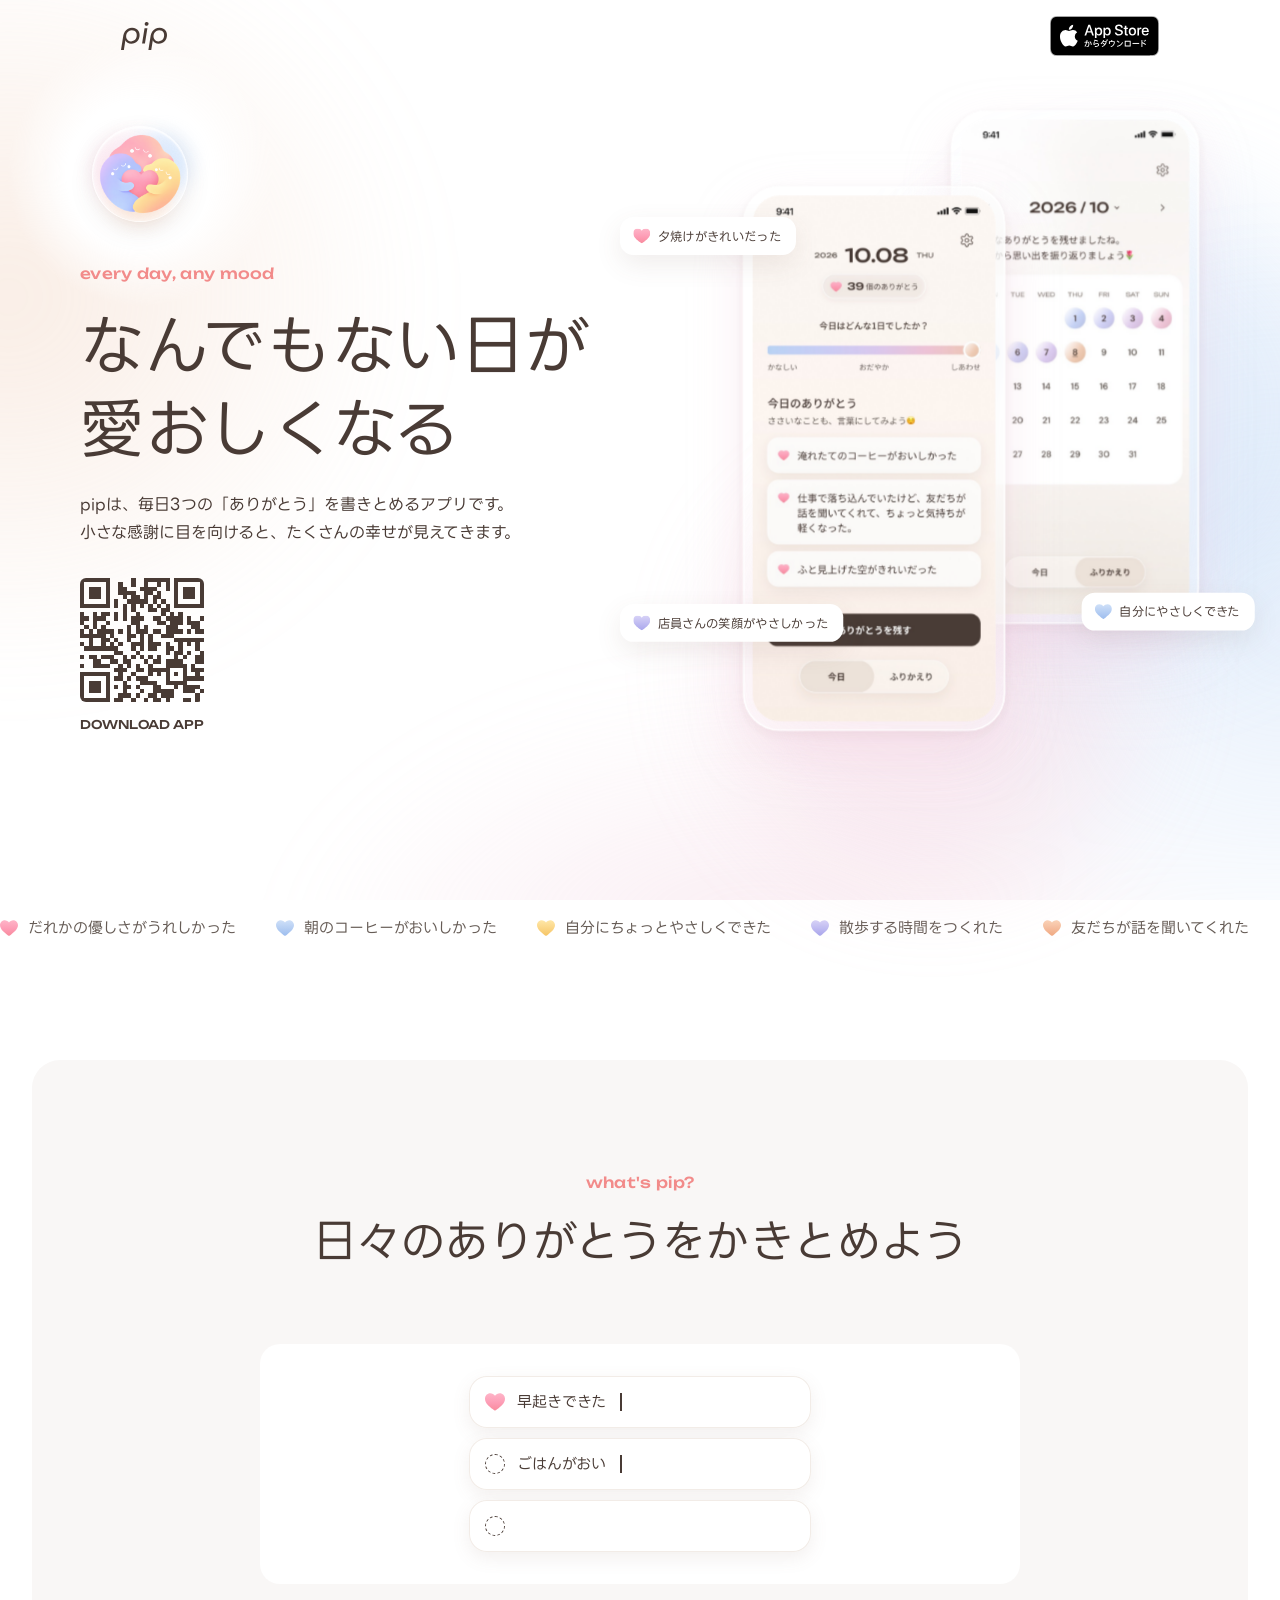
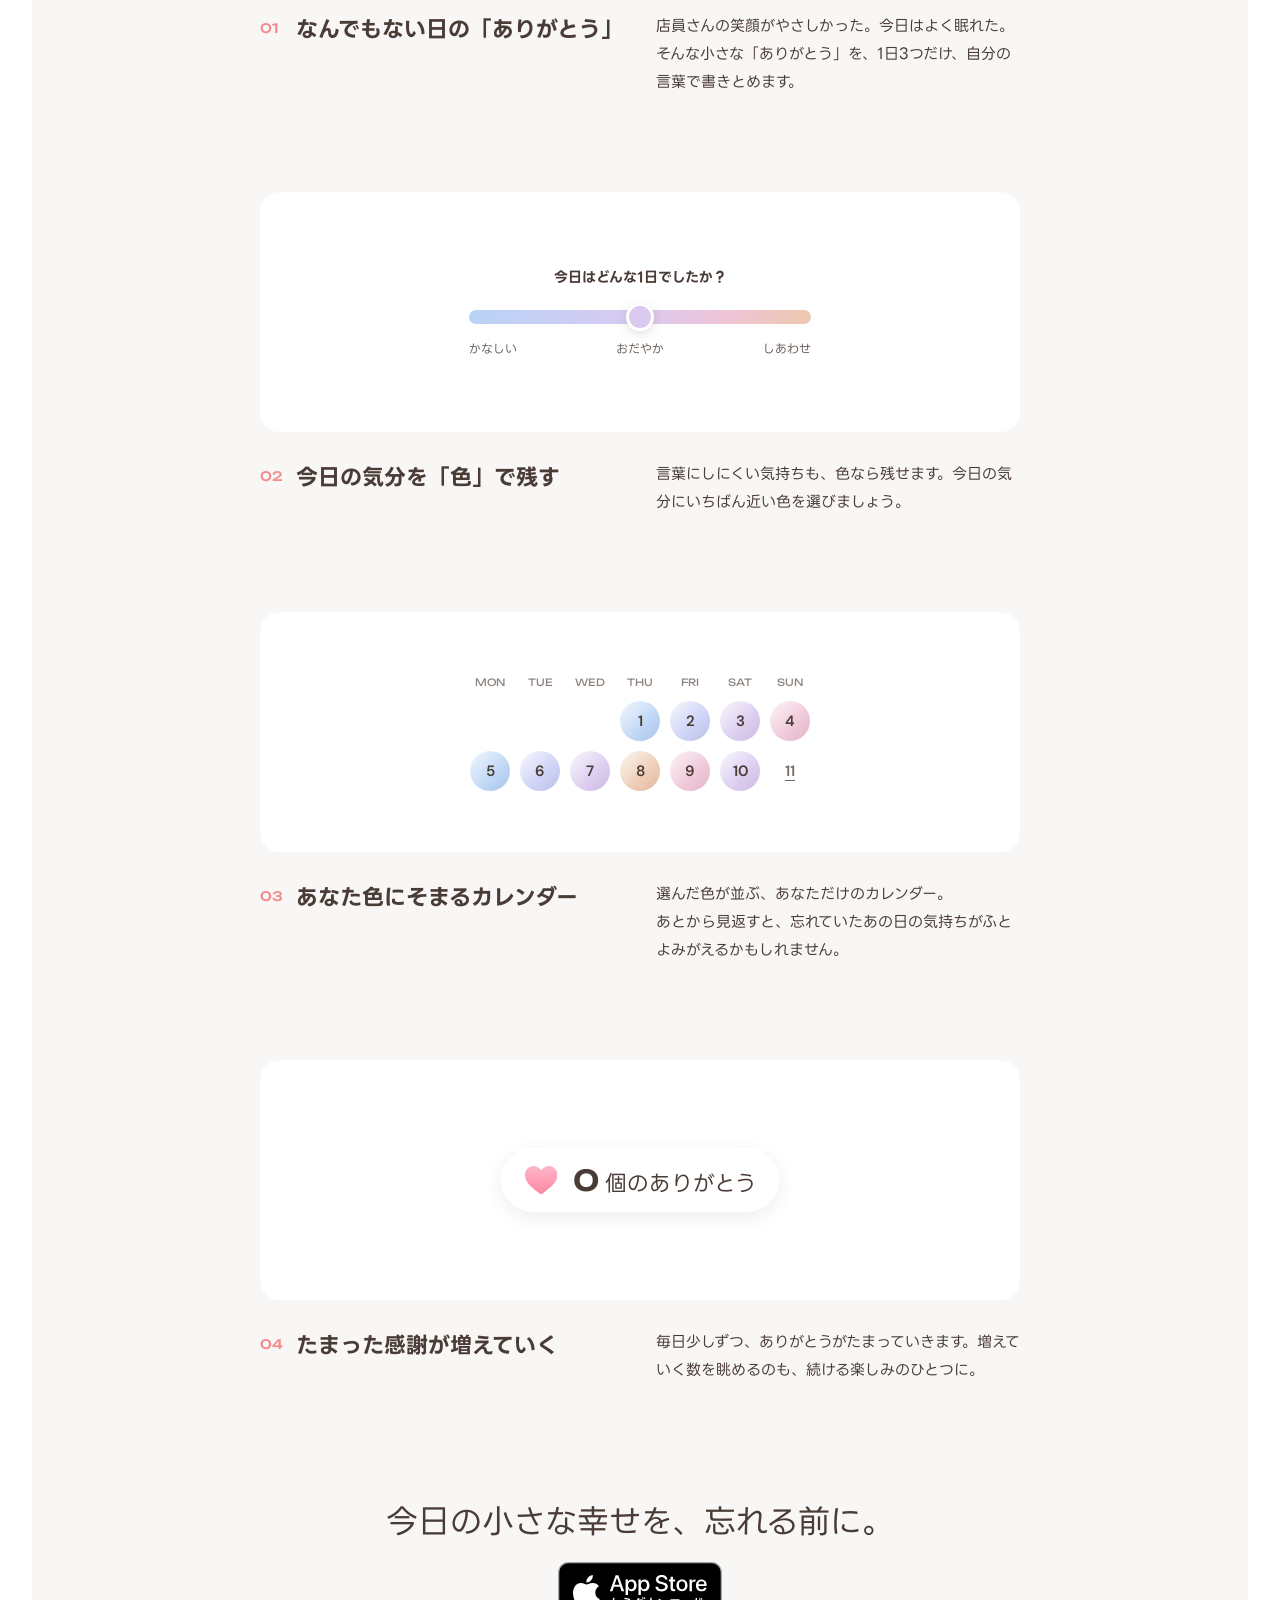
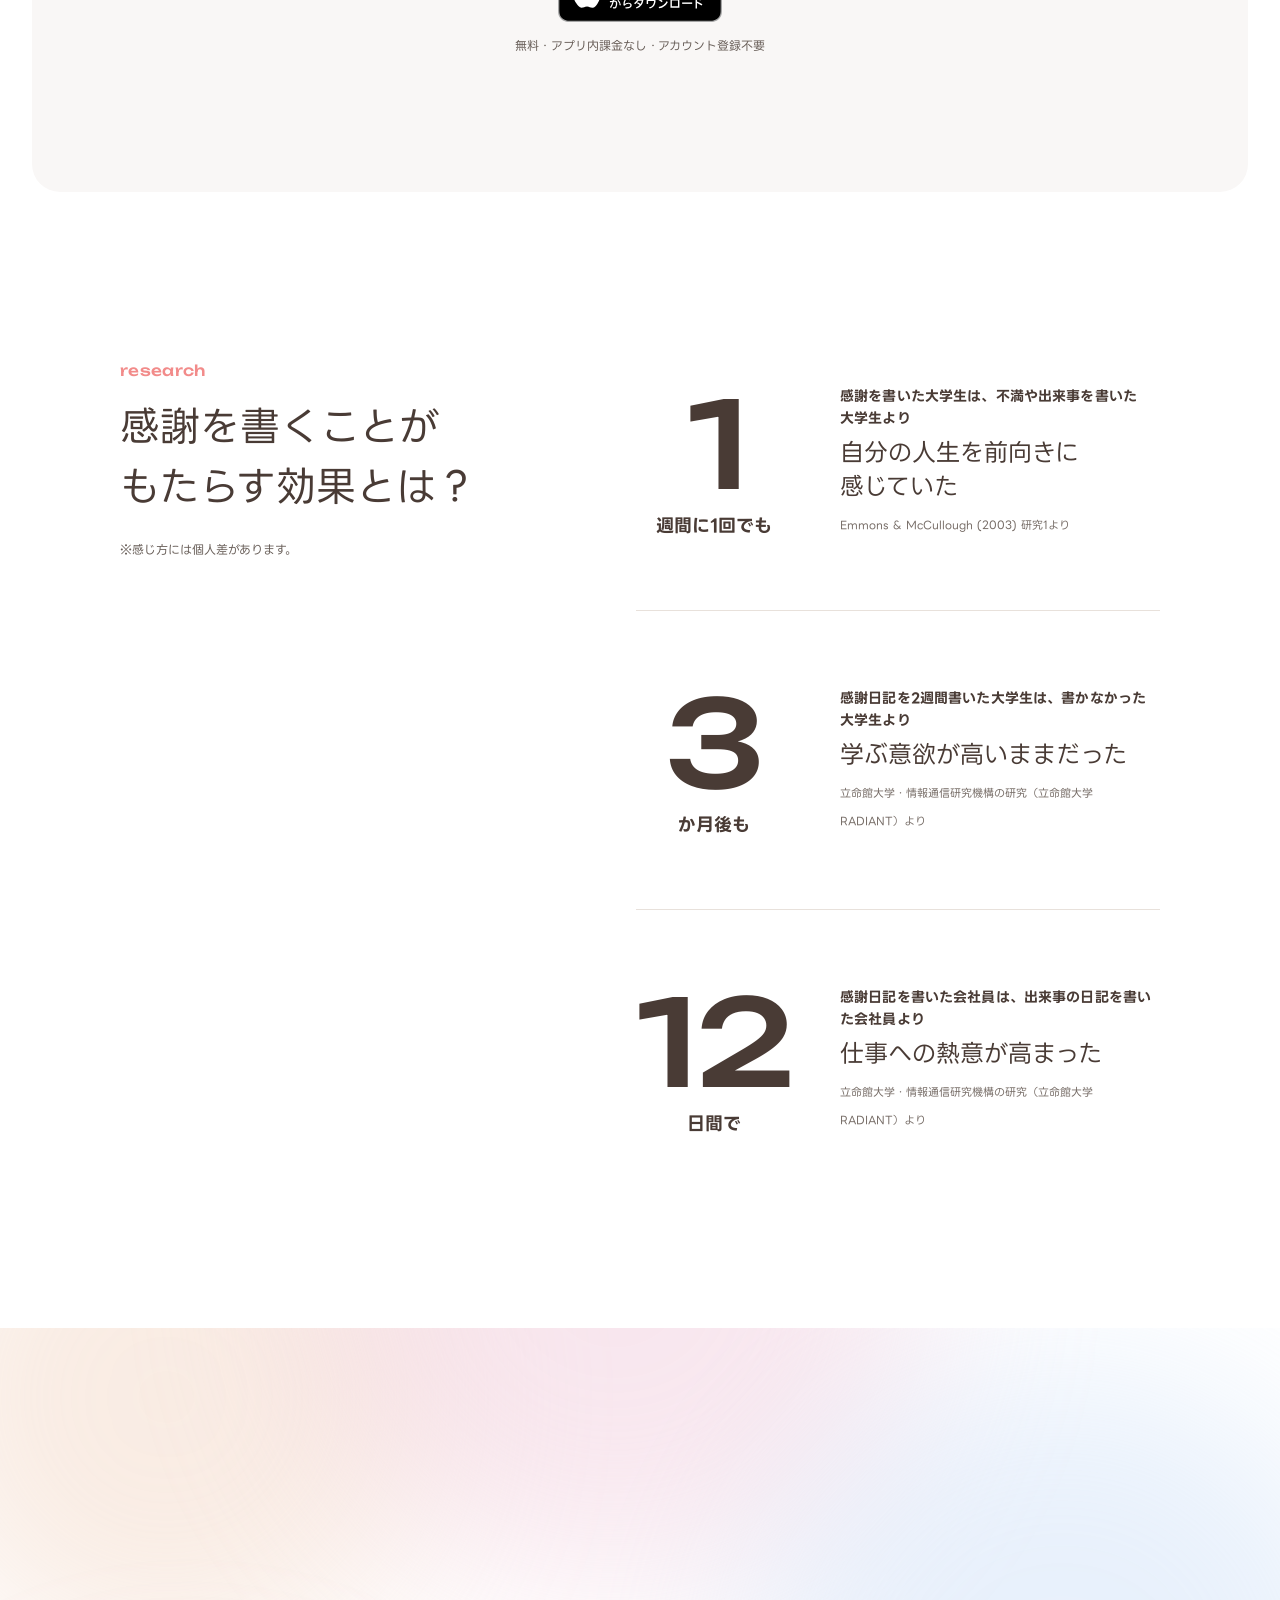
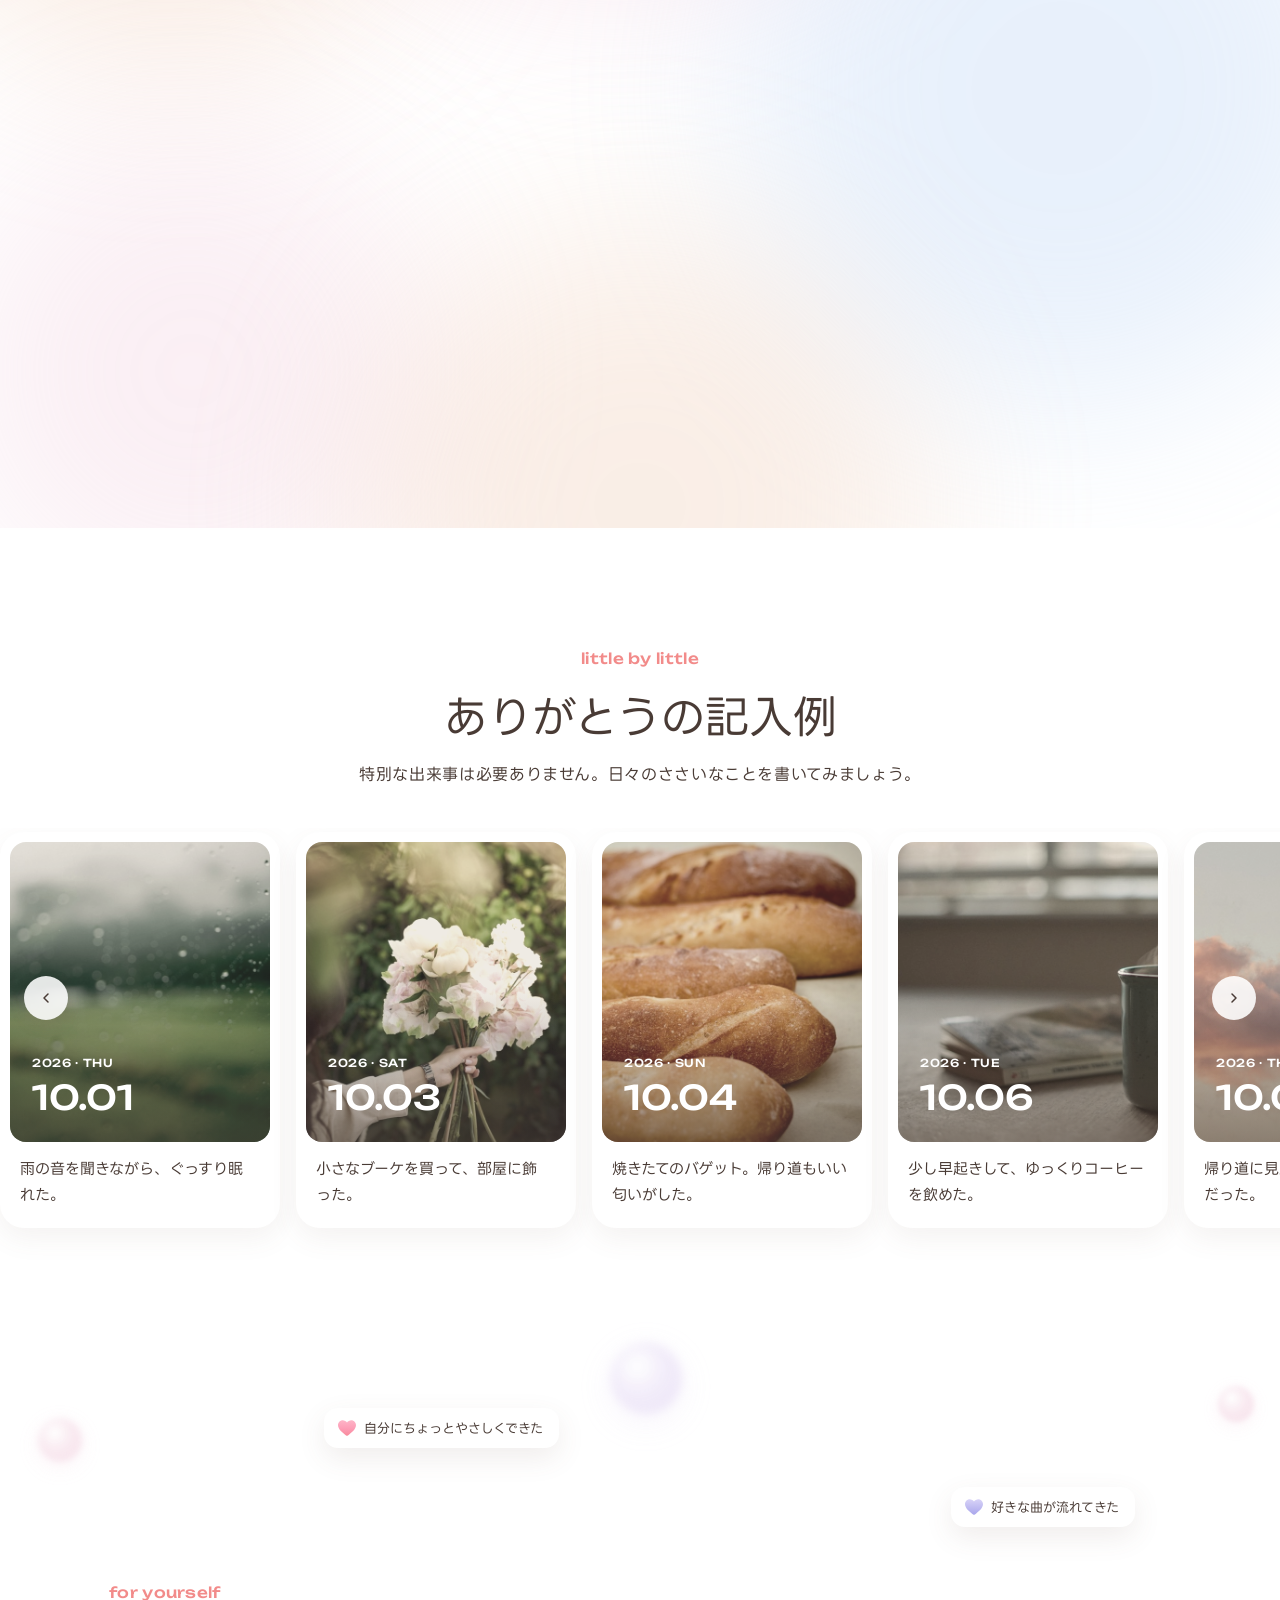
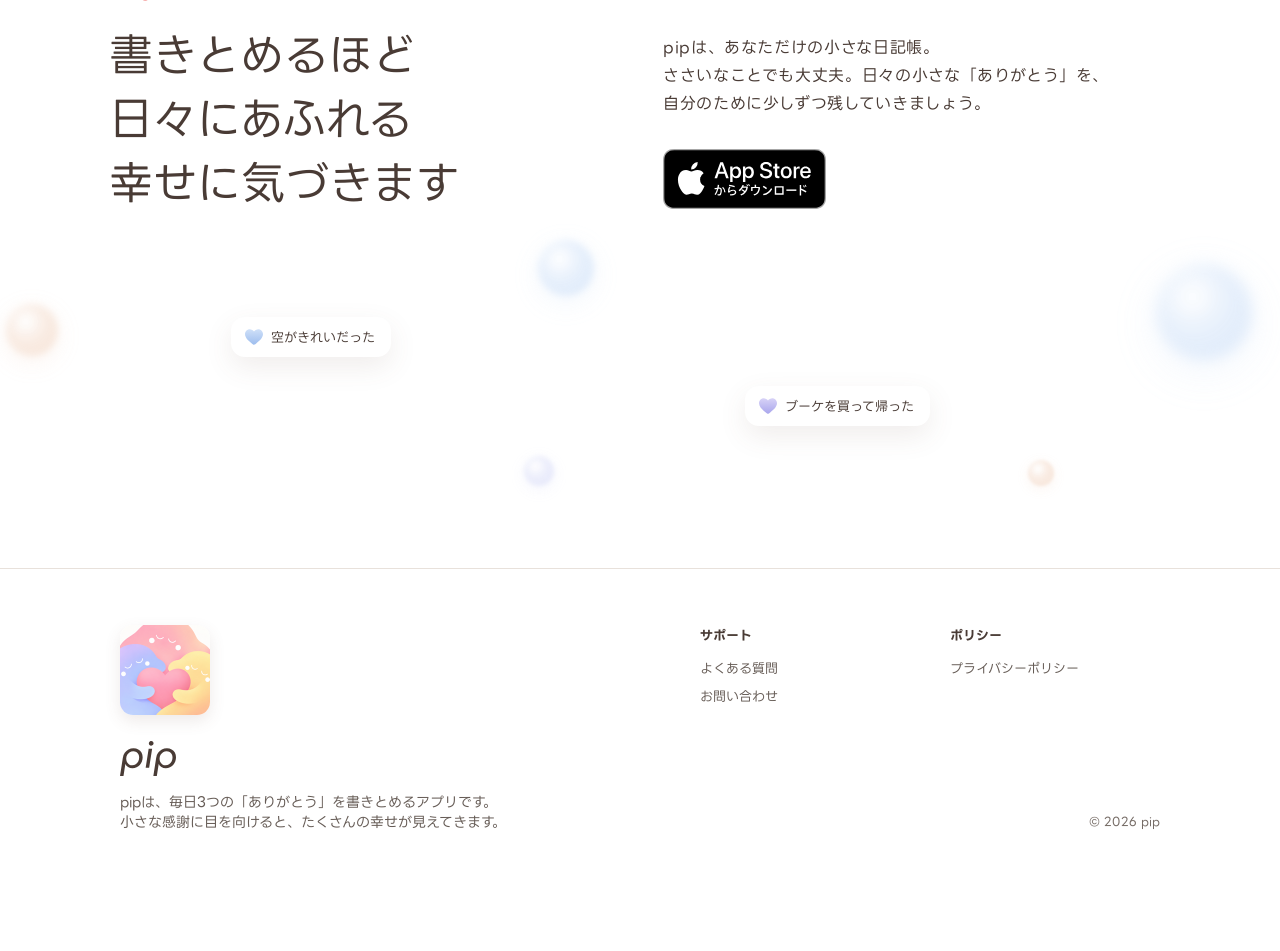
==== commit 40f9b9b6: "LP: start today with the saved screen, round character in the scrolled header, SP FV two screens, sm" ====
--- a/index.html
+++ b/index.html
@@ -18,8 +18,8 @@
   <link rel="icon" href="assets/img/favicon-64.png?v=20261016-2" type="image/png" sizes="64x64">
   <link rel="apple-touch-icon" href="assets/img/apple-touch-icon.png">
   <link rel="preload" href="assets/fonts/LINESeedJP-Regular.subset.woff2" as="font" type="font/woff2" crossorigin>
-  <link rel="stylesheet" href="assets/site.css?v=20261027-16">
-  <link rel="stylesheet" href="assets/lp.css?v=20261027-16">
+  <link rel="stylesheet" href="assets/site.css?v=20261028-5">
+  <link rel="stylesheet" href="assets/lp.css?v=20261028-5">
 </head>
 <body>
 <div class="page-bg" aria-hidden="true"><div class="flow"></div></div>
@@ -39,7 +39,7 @@
 
 <header class="site-head">
   <div class="wrap">
-    <a class="logo" href="./" aria-label="pip トップ"><img src="assets/img/logo.svg" alt="pip" width="46" height="29"></a>
+    <a class="logo" href="./" aria-label="pip トップ"><span class="head-mark" aria-hidden="true"><img src="assets/img/character.png" alt="" width="28" height="28"></span><img src="assets/img/logo.svg" alt="pip" width="46" height="29"></a>
     <nav class="site-nav" aria-label="サイト">
       <a href="#features">pipでできること</a>
       <a href="#research">感謝がもたらす効果</a>
@@ -95,11 +95,11 @@
     </div>
     <div class="fv-visual load" style="--dl:.3s"><div class="fv-stage">
       <span class="fv-pool p1" aria-hidden="true"></span><span class="fv-pool p2" aria-hidden="true"></span>
-      <div class="phone fv-ph back"><img src="assets/img/screen-calendar.jpg?v=20261027-16" alt="ふりかえりのカレンダー。書いた日が気分の色の丸で残る" width="650" height="1406"></div>
-      <div class="phone fv-ph front"><img src="assets/img/screen-input.jpg?v=20261027-16" alt="今日の入力画面。気分を選び、3つのありがとうを書き終えたところ" width="650" height="1406"></div>
+      <div class="phone fv-ph back"><img src="assets/img/screen-calendar.jpg?v=20261028-5" alt="ふりかえりのカレンダー。書いた日が気分の色の丸で残る" width="650" height="1406"></div>
+      <div class="phone fv-ph front"><img src="assets/img/screen-input.jpg?v=20261028-5" alt="今日の入力画面。気分を選び、3つのありがとうを書き終えたところ" width="650" height="1406"></div>
       <span class="note-chip float c1" data-depth=".045" style="--a:6px;--p:5.4s;--dl:0s" aria-hidden="true"><svg class="heart" aria-hidden="true"><use href="#heart" fill="url(#h-pink)"/></svg>夕焼けがきれいだった</span>
       <span class="note-chip float c2" data-depth=".036" style="--a:7px;--p:5s;--dl:.3s" aria-hidden="true"><svg class="heart" aria-hidden="true"><use href="#heart" fill="url(#h-blue)"/></svg>自分にやさしくできた</span>
-      <span class="note-chip float c3" data-depth=".054" style="--a:6px;--p:5.6s;--dl:.45s" aria-hidden="true"><svg class="heart" aria-hidden="true"><use href="#heart" fill="url(#h-lav)"/></svg><span class="pc-only">店員さんの笑顔がやさしかった</span><span class="sp-only">お気に入りの曲を見つけた</span></span>
+      <span class="note-chip float c3" data-depth=".054" style="--a:6px;--p:5.6s;--dl:.45s" aria-hidden="true"><svg class="heart" aria-hidden="true"><use href="#heart" fill="url(#h-lav)"/></svg>店員さんの笑顔がやさしかった</span>
     </div></div>
   </section>
 
@@ -207,8 +207,10 @@
     <span class="nj b2" aria-hidden="true"></span>
     <span class="nj b3" aria-hidden="true"></span>
     <span class="nj b4" aria-hidden="true"></span>
+    <span class="nj b5" aria-hidden="true"></span>
     <div class="wrap">
     <div class="keep reveal">
+      <div class="keep-ph" aria-hidden="true"><img src="assets/img/screen-saved.jpg" alt="" width="650" height="1406" loading="lazy"></div>
       <span class="en">start today!</span>
       <h2 class="h2" id="start-title">日記が続かなかった<br class="br-sp">あなたへ</h2>
       <p class="body">長い日記は書けなくても、<br class="br-sp">1日3つのありがとうなら<span class="nw">続けられる。</span><br>自分のペースで、<br class="br-sp">気持ちを振り返る時間を<span class="nw">つくりましょう。</span></p>
@@ -306,7 +308,7 @@
   </div>
 </footer>
 
-<script src="assets/lp.js?v=20261027-16" defer></script>
-<script src="assets/site.js?v=20261027-16" defer></script>
+<script src="assets/lp.js?v=20261028-5" defer></script>
+<script src="assets/site.js?v=20261028-5" defer></script>
 </body>
 </html>
--- a/assets/site.css
+++ b/assets/site.css
@@ -74,8 +74,17 @@
 .site-nav { transition: opacity .35s ease, visibility .35s; }
 body:has(.hero) .site-head:not(.is-scrolled) .site-nav { opacity: 0; visibility: hidden; }
 .site-head.is-scrolled { background: transparent; border-bottom-color: transparent; backdrop-filter: none; -webkit-backdrop-filter: none; pointer-events: none; }
-.site-head.is-scrolled .wrap { pointer-events: auto; max-width: 1232px; height: 64px; padding: 0 16px 0 28px; transform: translateY(16px); background: rgba(255,255,255,.56); border-color: rgba(255,255,255,.9); backdrop-filter: blur(10px); -webkit-backdrop-filter: blur(10px); box-shadow: 0 10px 30px rgba(112,83,71,.08); }
+.site-head.is-scrolled .wrap { pointer-events: auto; max-width: 1232px; height: 64px; padding: 0 12px; transform: translateY(16px); background: rgba(255,255,255,.56); border-color: rgba(255,255,255,.9); backdrop-filter: blur(10px); -webkit-backdrop-filter: blur(10px); box-shadow: 0 10px 30px rgba(112,83,71,.08); }
 .site-head .logo img { width: 46px; height: auto; }
+/* スクロール後だけ、ロゴの左にFVのキャラクターを丸いガラスに入れて出す（2026-10-28 本人） */
+.site-head .logo { display: inline-flex; align-items: center; }
+.head-mark { display: inline-grid; place-items: center; flex: none; width: 0; height: 32px; margin-right: 0; border-radius: 50%; overflow: hidden; opacity: 0;
+  background: radial-gradient(circle at 30% 22%, rgba(255,255,255,.95) 0, rgba(255,255,255,0) 45%), radial-gradient(circle at 25% 70%, rgba(238,195,214,.55), transparent 60%), radial-gradient(circle at 78% 35%, rgba(185,211,245,.55), transparent 60%), radial-gradient(circle at 55% 88%, rgba(238,200,175,.55), transparent 60%), #fff;
+  box-shadow: inset 0 0 0 1px rgba(255,255,255,.95), 0 2px 6px rgba(112,83,71,.10); transition: width .45s var(--ease), margin .45s var(--ease), opacity .35s ease; }
+.site-head .logo .head-mark img { width: 26px; height: 26px; object-fit: contain; }
+/* 2026-10-28 本人：アイコンはバッジ（40px）と同じ上下12pxの余白で40pxに。左も12pxにして、ヘッダーの丸い端に沿わせる（右のバッジも12px） */
+.site-head.is-scrolled .head-mark { width: 40px; height: 40px; margin-right: 10px; opacity: 1; }
+.site-head.is-scrolled .logo .head-mark img { width: 33px; height: 33px; }
 .site-head .wrap { position: relative; }
 .site-nav { position: absolute; left: 50%; top: 50%; transform: translate(-50%, -50%); display: flex; gap: 40px; font-size: 14px; line-height: 20px; font-weight: 700; color: var(--sub); white-space: nowrap; }
 .site-nav a { text-decoration: none; transition: color .2s; }
@@ -141,9 +150,11 @@
   .br-sp { display: inline; }
   .site-head { height: 60px; border-bottom: 0; }
   .site-head .wrap { height: 60px; padding: 0 16px 0 20px; }
-  .site-head.is-scrolled .wrap { max-width: calc(100% - 24px); height: 52px; padding: 0 4px 0 16px; transform: translateY(10px); }
+  .site-head.is-scrolled .wrap { max-width: calc(100% - 24px); height: 52px; padding: 0 4px 0 6px; transform: translateY(10px); }
   .head-actions { gap: 4px; }
   .site-head .logo img { width: 40px; }
+  /* SPはヘッダー52px・バッジ40pxで上下6px → アイコン40px、左も6px */
+  .site-head.is-scrolled .head-mark { width: 40px; height: 40px; margin-right: 8px; }
   .site-nav, .head-actions .ghost { display: none; }
   /* before scrolling: logo left, menu right (Figma SP Header); the download button joins after scrolling */
   .menu-btn { display: inline-flex; }
--- a/assets/lp.css
+++ b/assets/lp.css
@@ -209,9 +209,32 @@
 .start .b2 { background: #EEC3D6; opacity: .40; left: 24%; top: -45%; width: 48%; }
 .start .b3 { background: #B9D3F5; opacity: .32; left: 58%; top: 5%; width: 50%; }
 .start .b4 { background: #EEC3D6; opacity: .26; left: -4%; top: 50%; width: 38%; }
+/* 下の端にも色を置き、記入例（白）との境目をはっきりさせる（2026-10-28 本人：区切りがあいまい） */
+.start .b5 { background: #EEC8AF; opacity: .30; left: 28%; top: 62%; width: 44%; }
 .keep { position: relative; border-radius: 32px; padding: 96px 48px; text-align: center; background: rgba(255,255,255,.4); -webkit-backdrop-filter: blur(30px); backdrop-filter: blur(30px);
   box-shadow: inset 0 0 0 1.5px rgba(255,255,255,.95), inset 0 1px 2px rgba(255,255,255,.9), 0 20px 50px -6px rgba(112,83,71,.08); }
 .keep .en { display: block; margin-bottom: 14px; }
+/* PC：左に文章、右に保存完了の画面（2026-10-28 本人採用、Figma提案1065:1553）。画面はFVと同じすりガラスの縁で、カードの下で切れる。
+   幅が狭いPCでは画面と余白を縮め、見出しは「日記が続かなかった／あなたへ」の2行に。1400px以上で1行（44px） */
+.keep-ph { display: none; }
+@media (min-width: 1101px) {
+  .start .keep { --ph-w: min(337px, 27vw); --ph-r: min(96px, 6.5vw); overflow: hidden; text-align: left; padding: 80px 0 80px min(112px, 7vw); min-height: 480px; display: flex; flex-direction: column; justify-content: center; align-items: flex-start; }
+  .start .keep > :not(.keep-ph) { position: relative; z-index: 1; max-width: calc(100% - var(--ph-w) - var(--ph-r) - 40px); }
+  .start .keep .h2 { font-size: 44px; line-height: 64px; }
+  .start .keep .h2 br.br-sp { display: inline; }
+  .start .keep .body { margin: 16px 0 0; } /* 見出しと本文の間はほかのセクション（.sec-head .lead 16px）と同じ */
+  .start .keep .points { justify-content: flex-start; }
+  .start .keep-ph { display: block; position: absolute; right: var(--ph-r); top: 64px; width: var(--ph-w); padding: 10px; border-radius: 45px; background: rgba(255,255,255,.38); -webkit-backdrop-filter: blur(24px); backdrop-filter: blur(24px);
+    box-shadow: inset 0 0 0 1.5px rgba(255,255,255,.95), inset 0 1px 2px rgba(255,255,255,.8), 0 24px 60px -4px rgba(238,195,214,.35), 0 4px 12px rgba(112,83,71,.08); }
+  .start .keep-ph img { display: block; width: 100%; height: auto; border-radius: 35px; }
+}
+@media (min-width: 1101px) and (max-width: 1279px) {
+  .start .keep .h2 { font-size: 36px; line-height: 52px; } /* 狭いPCでも「日記が続かなかった／あなたへ」の2行に収める */
+}
+@media (min-width: 1400px) {
+  .start .keep .h2 { white-space: nowrap; }
+  .start .keep .h2 br.br-sp { display: none; }
+}
 .keep .h2 { font-size: 52px; line-height: 72px; }
 .keep .body { margin: 32px auto 0; max-width: 720px; font-size: 16px; line-height: 30px; letter-spacing: .04em; }
 .points { display: flex; flex-wrap: wrap; justify-content: center; gap: 8px; margin: 24px 0 40px; padding: 0; list-style: none; }
@@ -290,17 +313,15 @@
   .hero-b h1 { font-size: 32px; line-height: 1.4; margin-top: 8px; }
   .hero-b .lead { margin-top: 16px; }
   .hero-b .cta { justify-content: center; margin-top: 28px; }
-  .hero-b .fv-visual { position: relative; left: auto; top: auto; width: 100%; height: 530px; margin-top: 32px; }
+  /* SP（2026-10-28 本人）：縁を細く（10→6px）、2つの画面を左右にずらして重ねる、浮かぶメモは出さない */
+  .hero-b .fv-visual { position: relative; left: auto; top: auto; width: 100%; height: auto; aspect-ratio: 375 / 470; margin-top: 32px; }
   .fv-stage { transform: none !important; width: 100%; height: 100%; }
-  .fv-stage .fv-ph.back { display: none; }
-  .fv-pool { display: none; } /* SPのFigmaには色だまりなし */
-  .fv-stage .fv-ph.front { left: 50%; top: 0; width: 254px; margin-left: -127px; border-radius: 36px; }
-  .fv-stage .c1 { left: 8px; top: -18px; }
-  .fv-stage .c2 { left: auto; right: 8px; top: 176px; }
-  .fv-stage .c3 { left: 10px; top: 492px; }
-  /* SPの3つ目のメモはFigma SP（636:746）どおり「お気に入りの曲を見つけた」 */
-  .fv-stage .c3 .pc-only { display: none; }
-  .fv-stage .c3 .sp-only { display: inline !important; }
+  .fv-pool, .fv-stage .note-chip { display: none; }
+  .fv-stage .fv-ph { padding: 6px; }
+  .fv-stage .fv-ph.back { left: auto; right: 7%; top: 0; width: 49%; border-radius: 29px; }
+  .fv-stage .fv-ph.back img { border-radius: 23px; }
+  .fv-stage .fv-ph.front { left: 7%; top: 9%; width: 52%; border-radius: 30px; }
+  .fv-stage .fv-ph.front img { border-radius: 24px; }
   .pill.lg { height: 56px; padding: 0 32px; font-size: 16px; }
 
   .duo { grid-template-columns: 1fr; gap: 40px; padding-top: 64px; }
@@ -349,19 +370,23 @@
   .start .b2 { left: 30%; top: -18%; width: 95%; }
   .start .b3 { left: 35%; top: 45%; width: 100%; }
   .start .b4 { left: -40%; top: 64%; width: 90%; }
+  .start .b5 { left: 10%; top: 78%; width: 90%; }
   .keep .h2 { font-size: 28px; line-height: 40px; }
   .keep .body { font-size: 14px; line-height: 24px; margin-top: 16px; }
   .points { margin: 20px auto 28px; max-width: 294px; }
 
-  .examples { padding: 16px 0 72px; }
+  .examples { padding: 64px 0 72px; } /* start today!の帯の後なので上を空ける（2026-10-28 本人：狭い） */
   .ex-lead { font-size: 14px; line-height: 24px; }
   .ex-arrows { display: none; }
   .ex-slider { margin-top: 28px; }
   .ex-row { padding: 4px 24px 32px; scroll-padding-left: 24px; gap: 12px; }
-  .ex { flex-basis: 262px; }
-  .ex .ph { height: 300px; }
-  .ex .date b { font-size: 30px; line-height: 34px; }
-  .ex figcaption { font-size: 14px; line-height: 23px; }
+  /* カードを小さくし、1画面に1枚半ほど見せる（2026-10-28 本人） */
+  .ex { flex-basis: 212px; padding: 8px 8px 16px; border-radius: 20px; }
+  .ex .ph { height: 244px; border-radius: 13px; }
+  .ex .date { left: 16px; bottom: 18px; }
+  .ex .date small { font-size: 10px; margin-bottom: 6px; }
+  .ex .date b { font-size: 26px; line-height: 30px; }
+  .ex figcaption { margin-top: 12px; padding: 0 8px; font-size: 13px; line-height: 21px; }
 
   .collage { height: auto; padding: 232px 0 96px; }
   .collage .in-wrap { position: static; padding: 0 24px; }
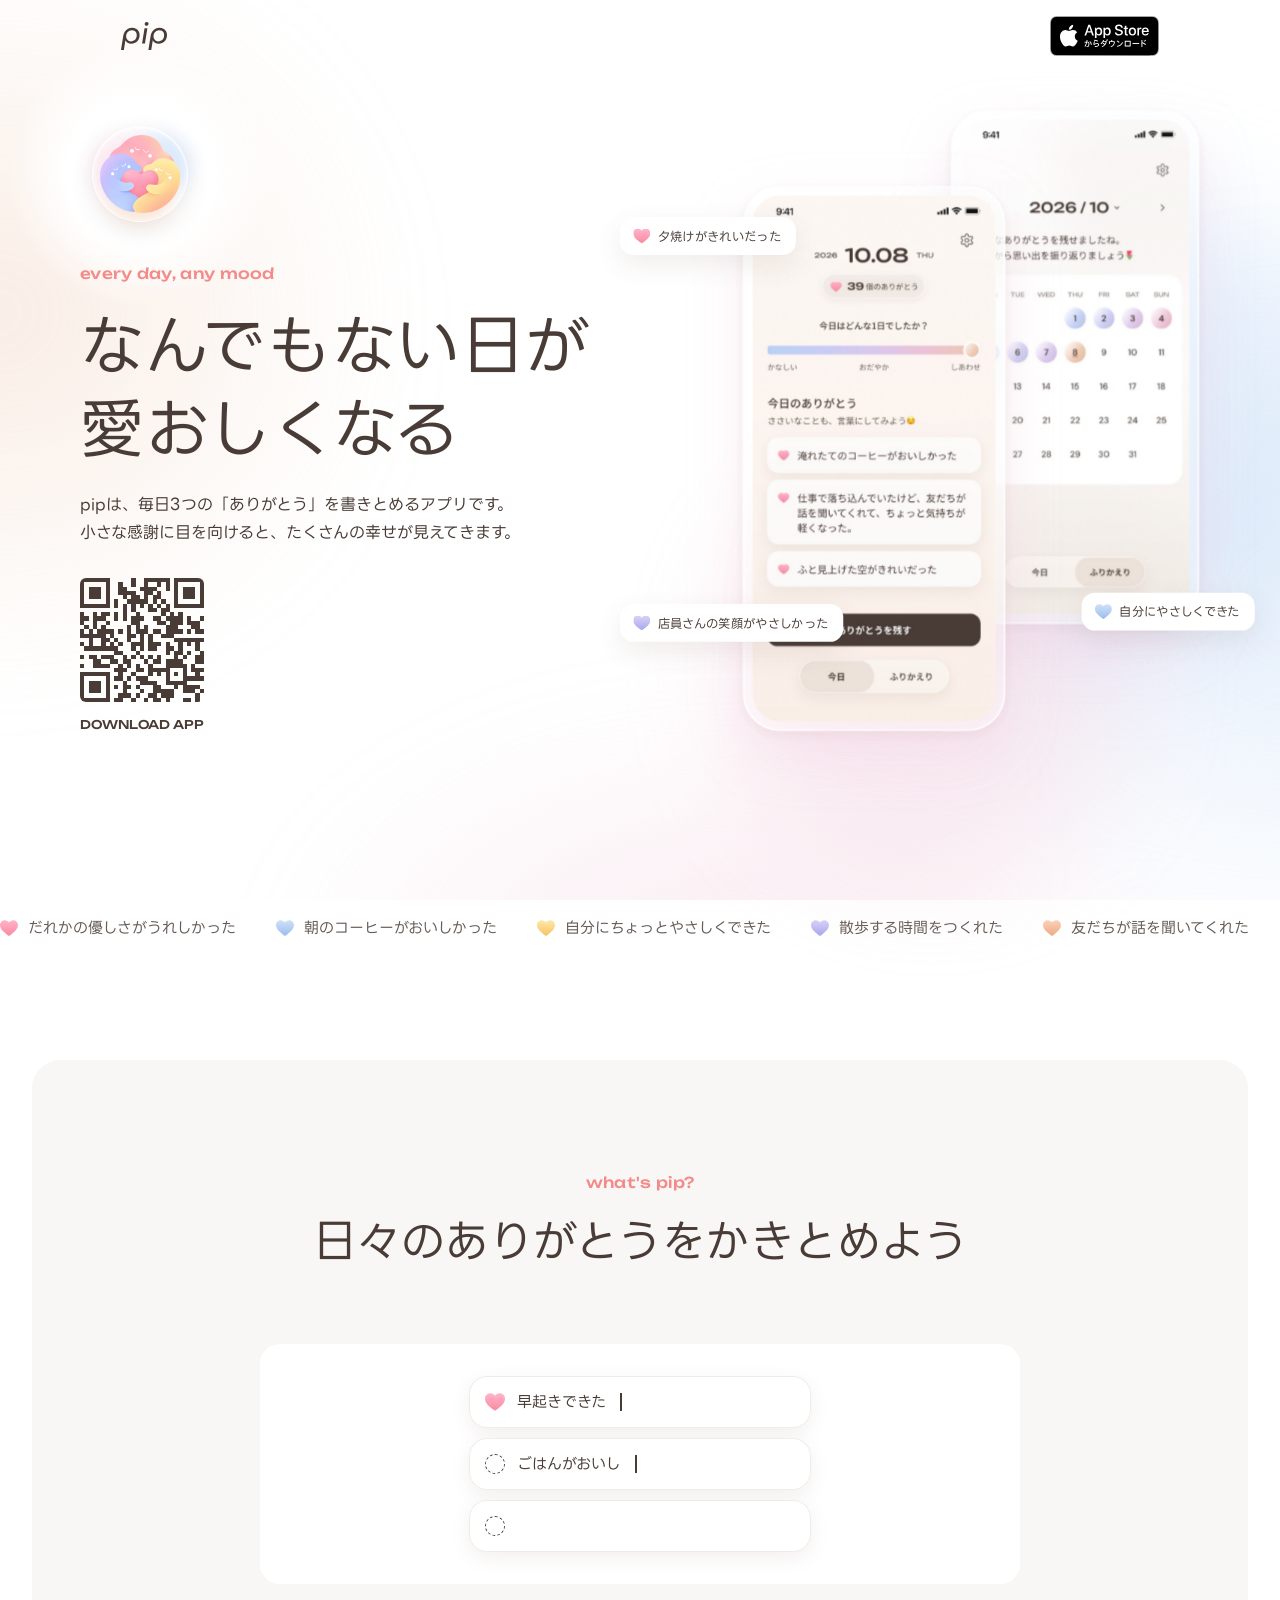
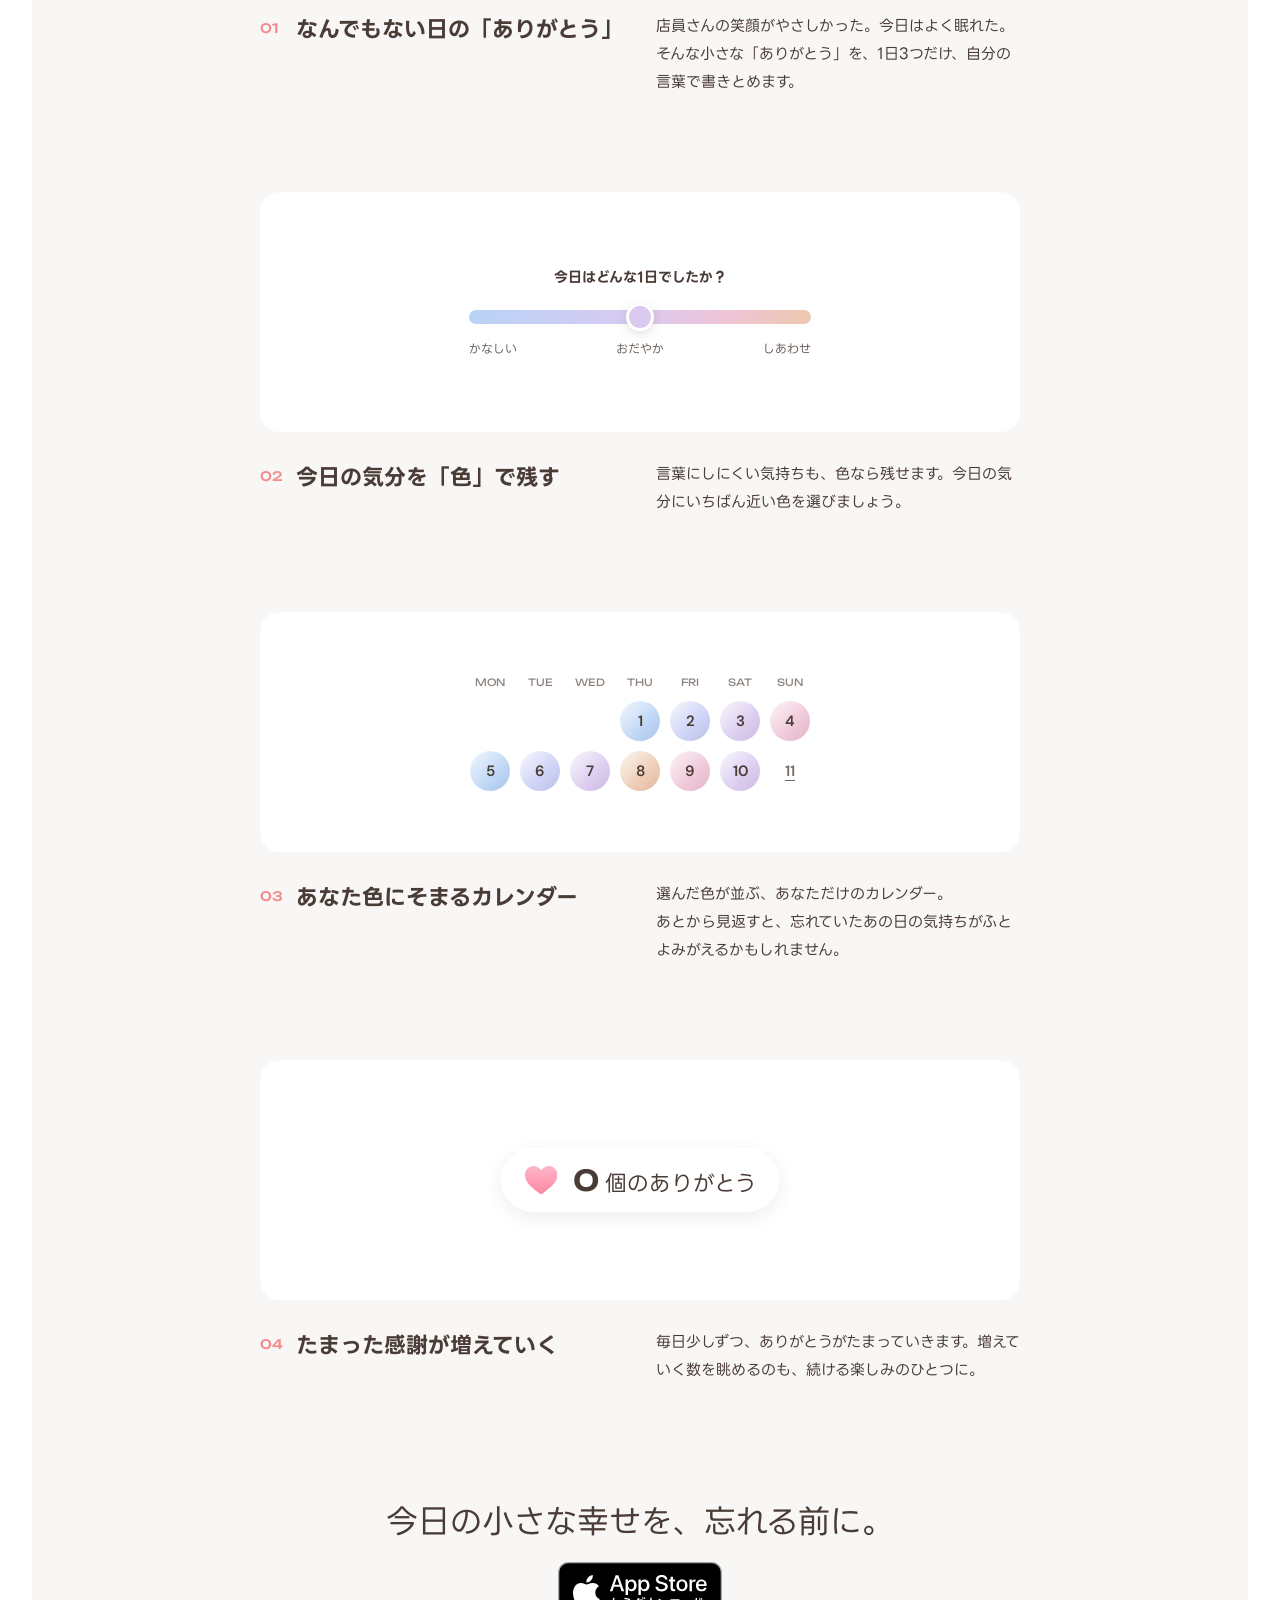
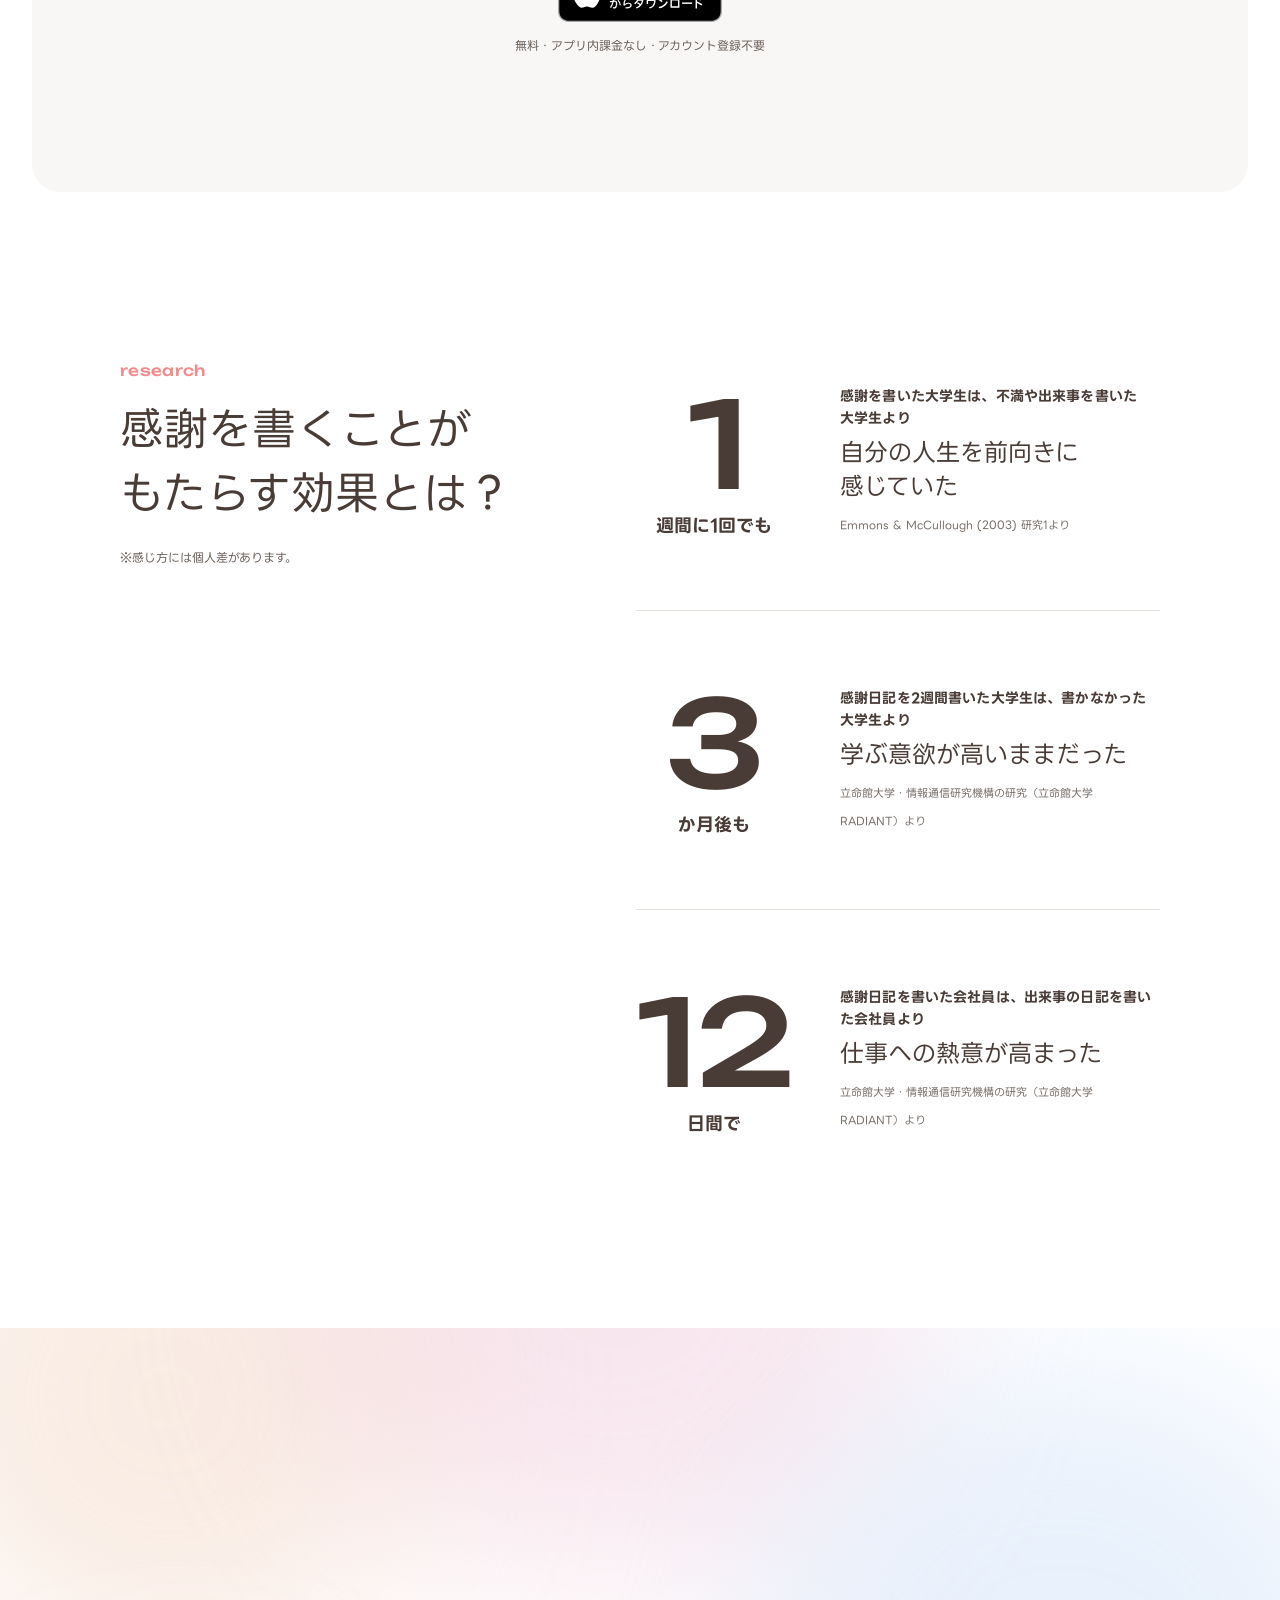
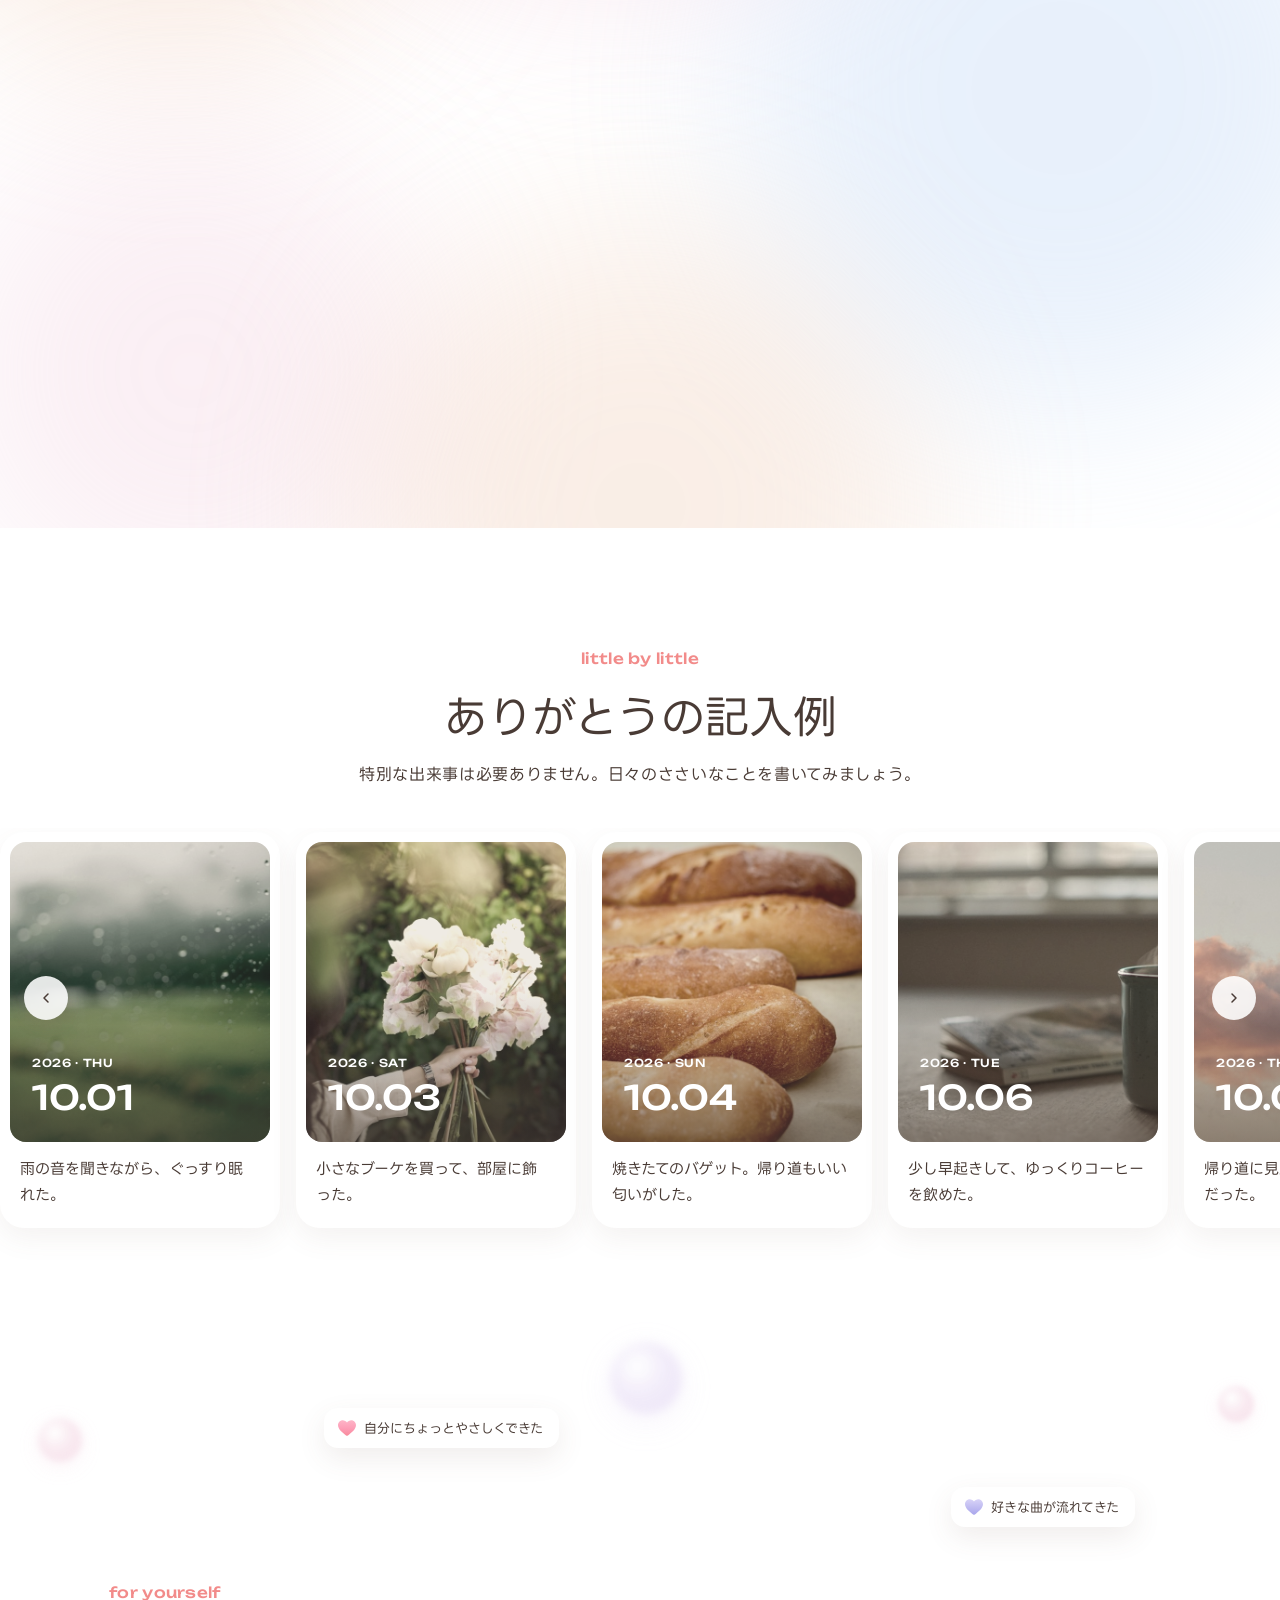
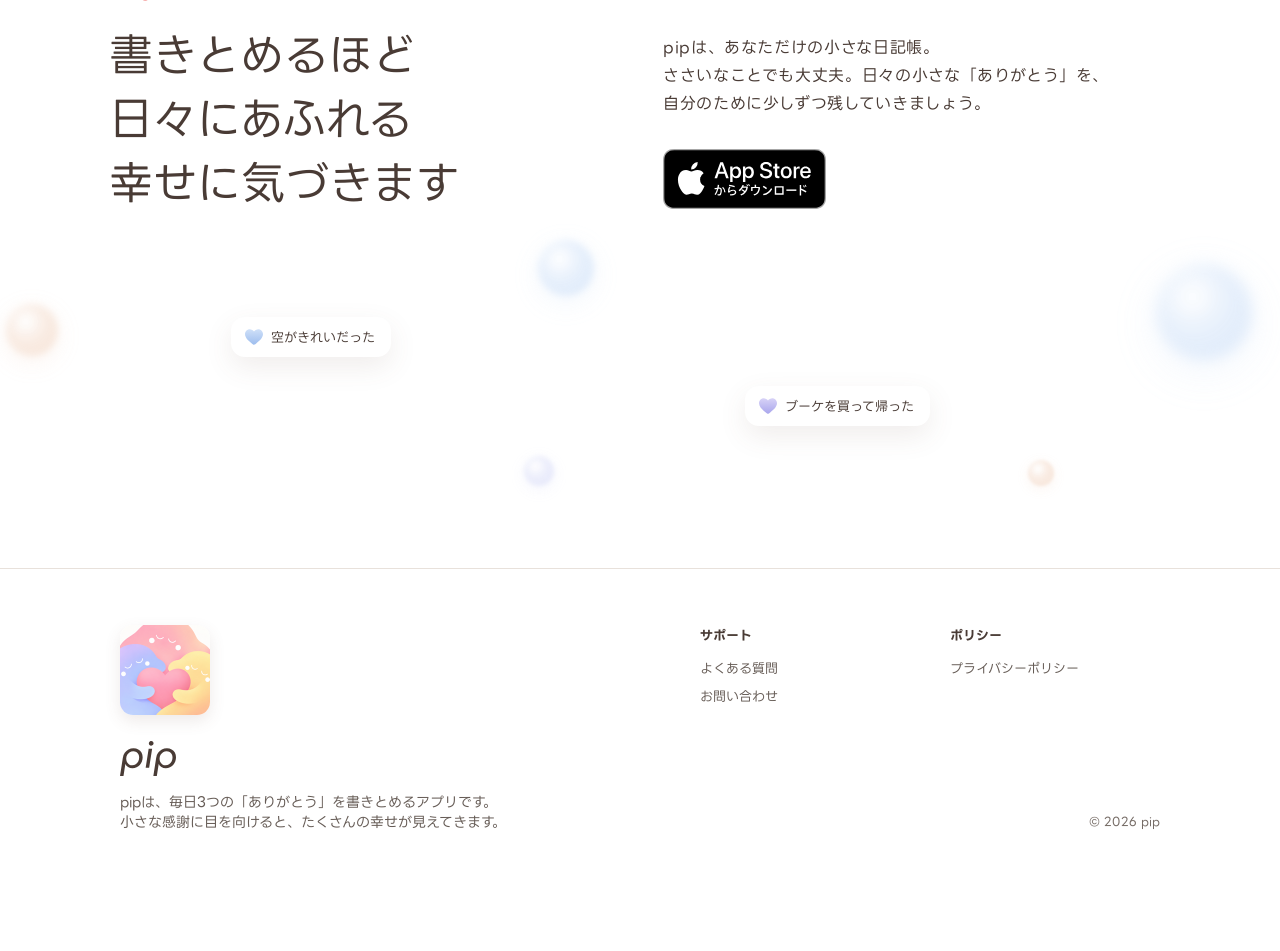
==== commit 81d01b58: "LP: research heading 44px, start today screen shows the count, smaller FV on iPad Co-Authored-By: Cl" ====
--- a/index.html
+++ b/index.html
@@ -18,8 +18,8 @@
   <link rel="icon" href="assets/img/favicon-64.png?v=20261016-2" type="image/png" sizes="64x64">
   <link rel="apple-touch-icon" href="assets/img/apple-touch-icon.png">
   <link rel="preload" href="assets/fonts/LINESeedJP-Regular.subset.woff2" as="font" type="font/woff2" crossorigin>
-  <link rel="stylesheet" href="assets/site.css?v=20261028-5">
-  <link rel="stylesheet" href="assets/lp.css?v=20261028-5">
+  <link rel="stylesheet" href="assets/site.css?v=20261028-7">
+  <link rel="stylesheet" href="assets/lp.css?v=20261028-7">
 </head>
 <body>
 <div class="page-bg" aria-hidden="true"><div class="flow"></div></div>
@@ -95,8 +95,8 @@
     </div>
     <div class="fv-visual load" style="--dl:.3s"><div class="fv-stage">
       <span class="fv-pool p1" aria-hidden="true"></span><span class="fv-pool p2" aria-hidden="true"></span>
-      <div class="phone fv-ph back"><img src="assets/img/screen-calendar.jpg?v=20261028-5" alt="ふりかえりのカレンダー。書いた日が気分の色の丸で残る" width="650" height="1406"></div>
-      <div class="phone fv-ph front"><img src="assets/img/screen-input.jpg?v=20261028-5" alt="今日の入力画面。気分を選び、3つのありがとうを書き終えたところ" width="650" height="1406"></div>
+      <div class="phone fv-ph back"><img src="assets/img/screen-calendar.jpg?v=20261028-7" alt="ふりかえりのカレンダー。書いた日が気分の色の丸で残る" width="650" height="1406"></div>
+      <div class="phone fv-ph front"><img src="assets/img/screen-input.jpg?v=20261028-7" alt="今日の入力画面。気分を選び、3つのありがとうを書き終えたところ" width="650" height="1406"></div>
       <span class="note-chip float c1" data-depth=".045" style="--a:6px;--p:5.4s;--dl:0s" aria-hidden="true"><svg class="heart" aria-hidden="true"><use href="#heart" fill="url(#h-pink)"/></svg>夕焼けがきれいだった</span>
       <span class="note-chip float c2" data-depth=".036" style="--a:7px;--p:5s;--dl:.3s" aria-hidden="true"><svg class="heart" aria-hidden="true"><use href="#heart" fill="url(#h-blue)"/></svg>自分にやさしくできた</span>
       <span class="note-chip float c3" data-depth=".054" style="--a:6px;--p:5.6s;--dl:.45s" aria-hidden="true"><svg class="heart" aria-hidden="true"><use href="#heart" fill="url(#h-lav)"/></svg>店員さんの笑顔がやさしかった</span>
@@ -308,7 +308,7 @@
   </div>
 </footer>
 
-<script src="assets/lp.js?v=20261028-5" defer></script>
-<script src="assets/site.js?v=20261028-5" defer></script>
+<script src="assets/lp.js?v=20261028-7" defer></script>
+<script src="assets/site.js?v=20261028-7" defer></script>
 </body>
 </html>
--- a/assets/lp.css
+++ b/assets/lp.css
@@ -90,7 +90,9 @@
   .hero-b .cta { justify-content: center; }
   .fv-qr { margin-left: auto; margin-right: auto; text-align: center; }
   .qr-label { align-items: center; }
-  .hero-b .fv-visual { position: relative; left: auto; top: auto; width: 672px; height: 649px; margin: 48px auto 0; }
+  /* iPad横など（2026-10-28 本人：画像が大きすぎ）：端末とメモを0.75倍に */
+  .hero-b .fv-visual { position: relative; left: auto; top: auto; width: 504px; height: 487px; margin: 48px auto 0; }
+  .hero-b .fv-stage { transform: scale(.75); }
 }
 .hero-b { overflow-x: clip; }
 
@@ -218,13 +220,13 @@
    幅が狭いPCでは画面と余白を縮め、見出しは「日記が続かなかった／あなたへ」の2行に。1400px以上で1行（44px） */
 .keep-ph { display: none; }
 @media (min-width: 1101px) {
-  .start .keep { --ph-w: min(337px, 27vw); --ph-r: min(96px, 6.5vw); overflow: hidden; text-align: left; padding: 80px 0 80px min(112px, 7vw); min-height: 480px; display: flex; flex-direction: column; justify-content: center; align-items: flex-start; }
+  .start .keep { --ph-w: min(300px, 24vw); --ph-r: min(96px, 6.5vw); overflow: hidden; text-align: left; padding: 80px 0 80px min(112px, 7vw); min-height: 540px; display: flex; flex-direction: column; justify-content: center; align-items: flex-start; }
   .start .keep > :not(.keep-ph) { position: relative; z-index: 1; max-width: calc(100% - var(--ph-w) - var(--ph-r) - 40px); }
   .start .keep .h2 { font-size: 44px; line-height: 64px; }
   .start .keep .h2 br.br-sp { display: inline; }
   .start .keep .body { margin: 16px 0 0; } /* 見出しと本文の間はほかのセクション（.sec-head .lead 16px）と同じ */
   .start .keep .points { justify-content: flex-start; }
-  .start .keep-ph { display: block; position: absolute; right: var(--ph-r); top: 64px; width: var(--ph-w); padding: 10px; border-radius: 45px; background: rgba(255,255,255,.38); -webkit-backdrop-filter: blur(24px); backdrop-filter: blur(24px);
+  .start .keep-ph { display: block; position: absolute; right: var(--ph-r); top: 56px; width: var(--ph-w); padding: 10px; border-radius: 45px; background: rgba(255,255,255,.38); -webkit-backdrop-filter: blur(24px); backdrop-filter: blur(24px);
     box-shadow: inset 0 0 0 1.5px rgba(255,255,255,.95), inset 0 1px 2px rgba(255,255,255,.8), 0 24px 60px -4px rgba(238,195,214,.35), 0 4px 12px rgba(112,83,71,.08); }
   .start .keep-ph img { display: block; width: 100%; height: auto; border-radius: 35px; }
 }
@@ -314,7 +316,7 @@
   .hero-b .lead { margin-top: 16px; }
   .hero-b .cta { justify-content: center; margin-top: 28px; }
   /* SP（2026-10-28 本人）：縁を細く（10→6px）、2つの画面を左右にずらして重ねる、浮かぶメモは出さない */
-  .hero-b .fv-visual { position: relative; left: auto; top: auto; width: 100%; height: auto; aspect-ratio: 375 / 470; margin-top: 32px; }
+  .hero-b .fv-visual { position: relative; left: auto; top: auto; width: 100%; max-width: 440px; height: auto; aspect-ratio: 375 / 470; margin: 32px auto 0; } /* iPad縦では440pxまで（2026-10-28） */
   .fv-stage { transform: none !important; width: 100%; height: 100%; }
   .fv-pool, .fv-stage .note-chip { display: none; }
   .fv-stage .fv-ph { padding: 6px; }
@@ -422,7 +424,7 @@
 @media (min-width: 1280px) {
   .r-split { display: grid; grid-template-columns: 420px minmax(0, 1fr); column-gap: 96px; align-items: start; }
   .r-split > .sec-head { position: sticky; top: 140px; text-align: left; margin-top: 48px; }
-  .r-split > .sec-head .h2 { font-size: 40px; line-height: 60px; }
+  .r-split > .sec-head .h2 { font-size: 44px; line-height: 64px; } /* ほかの見出しと同じ44px（2026-10-28 本人） */
   .r-split > .sec-head .h2 br.br-sp { display: inline; }
   .r-note-pc { display: block; text-align: left; margin-top: 24px; line-height: 20px; }
   .r-note-sp { display: none; }
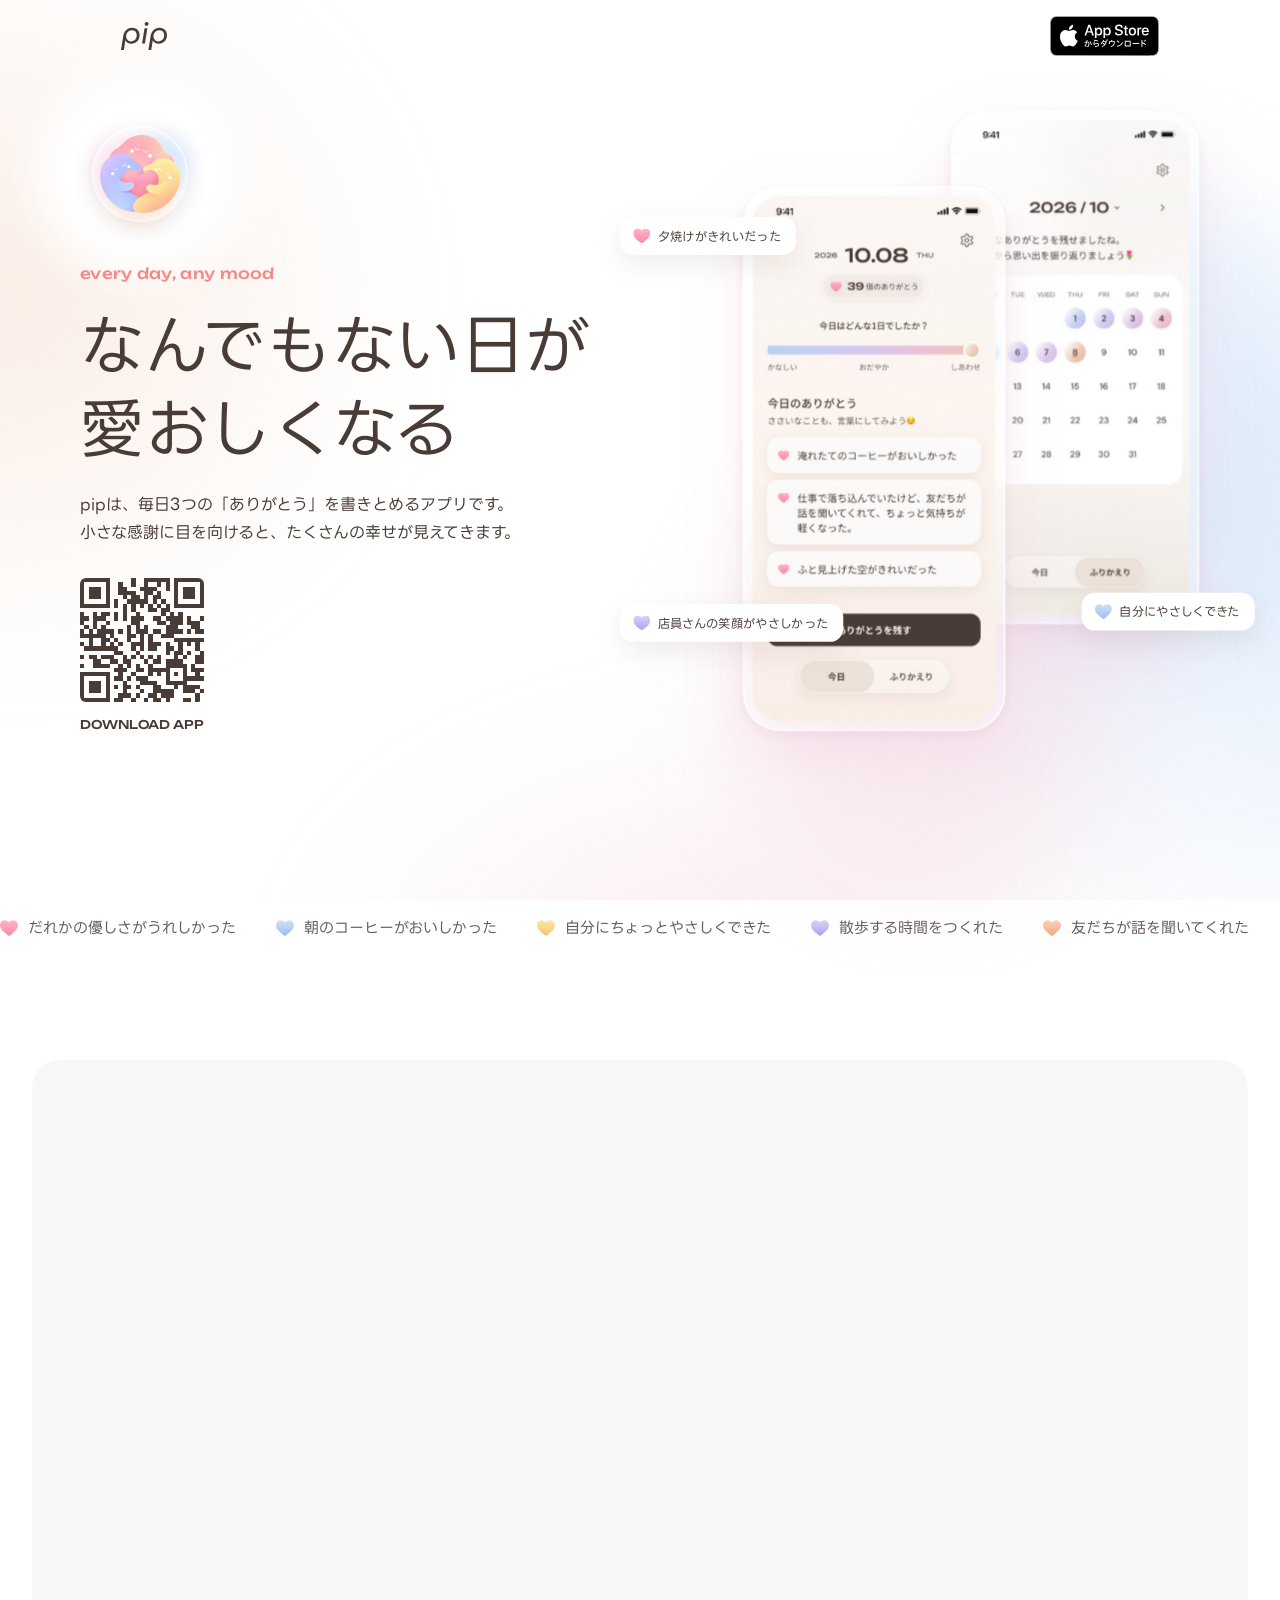
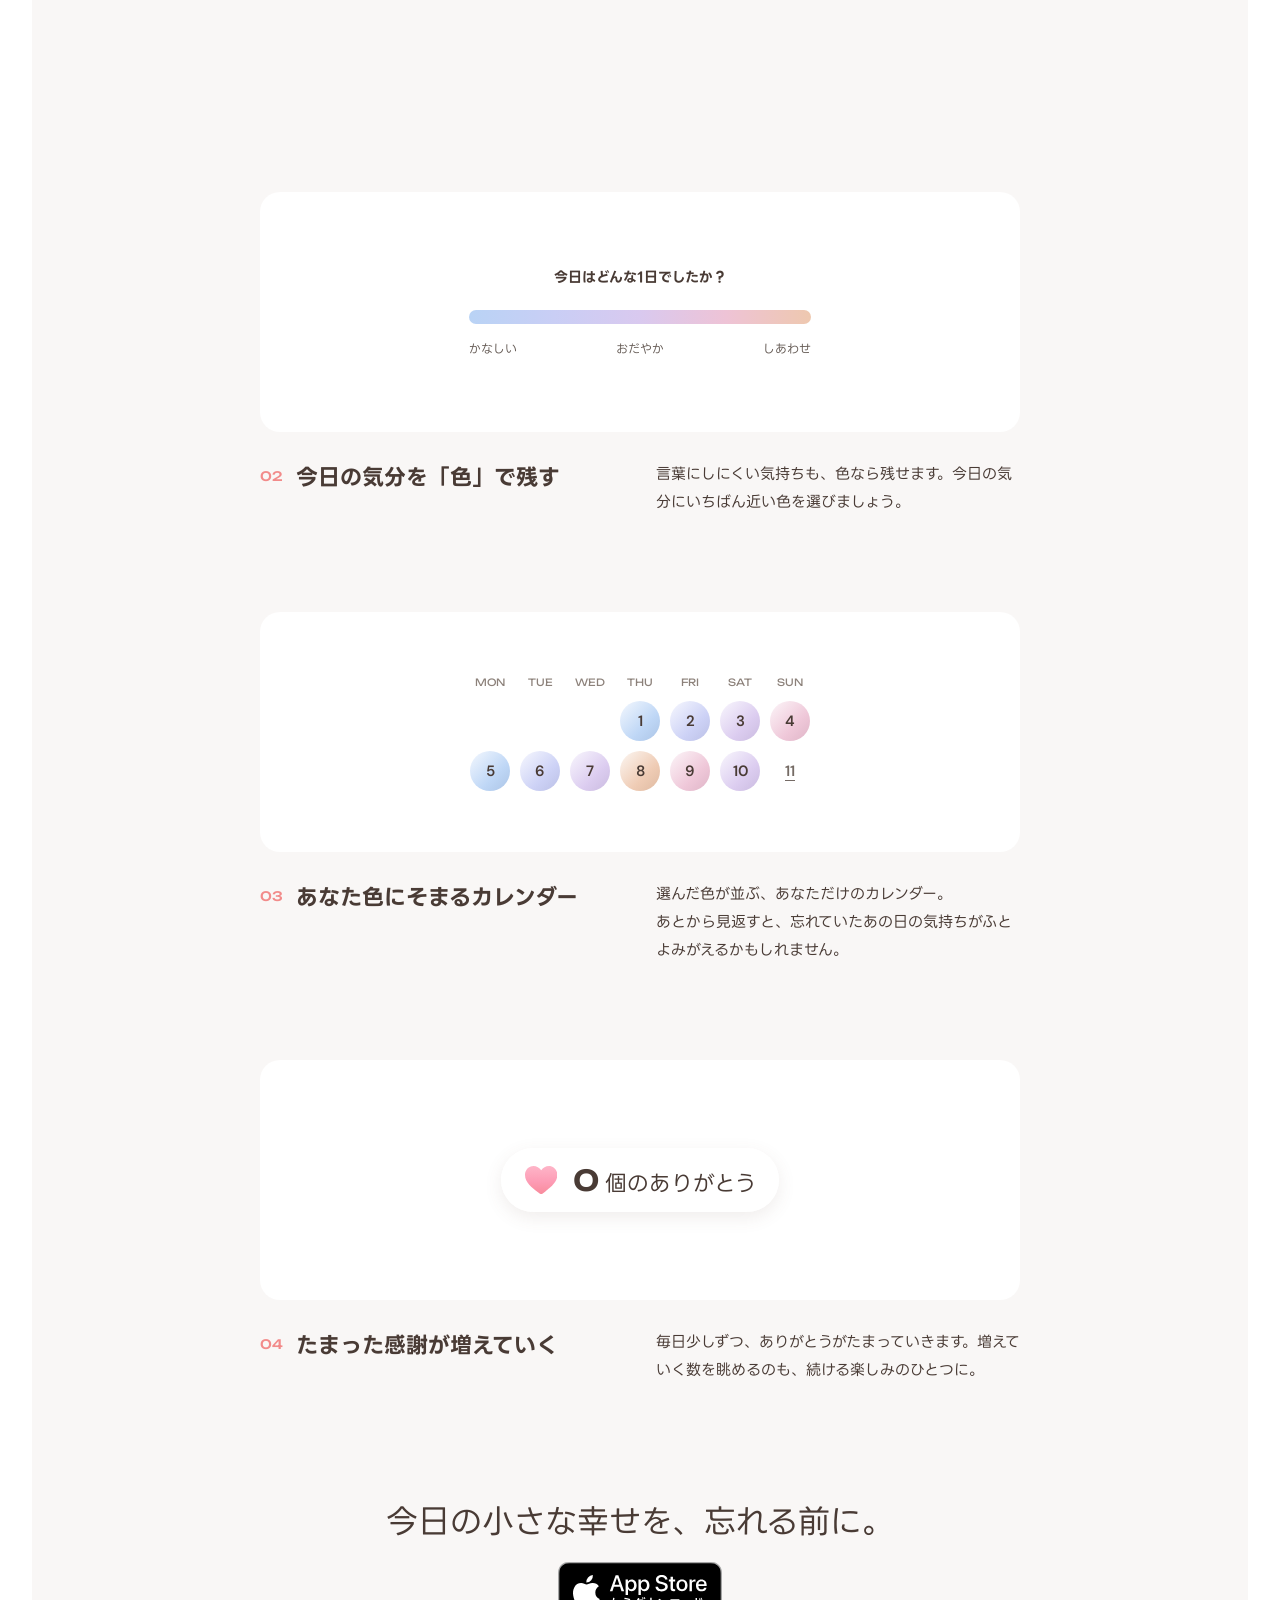
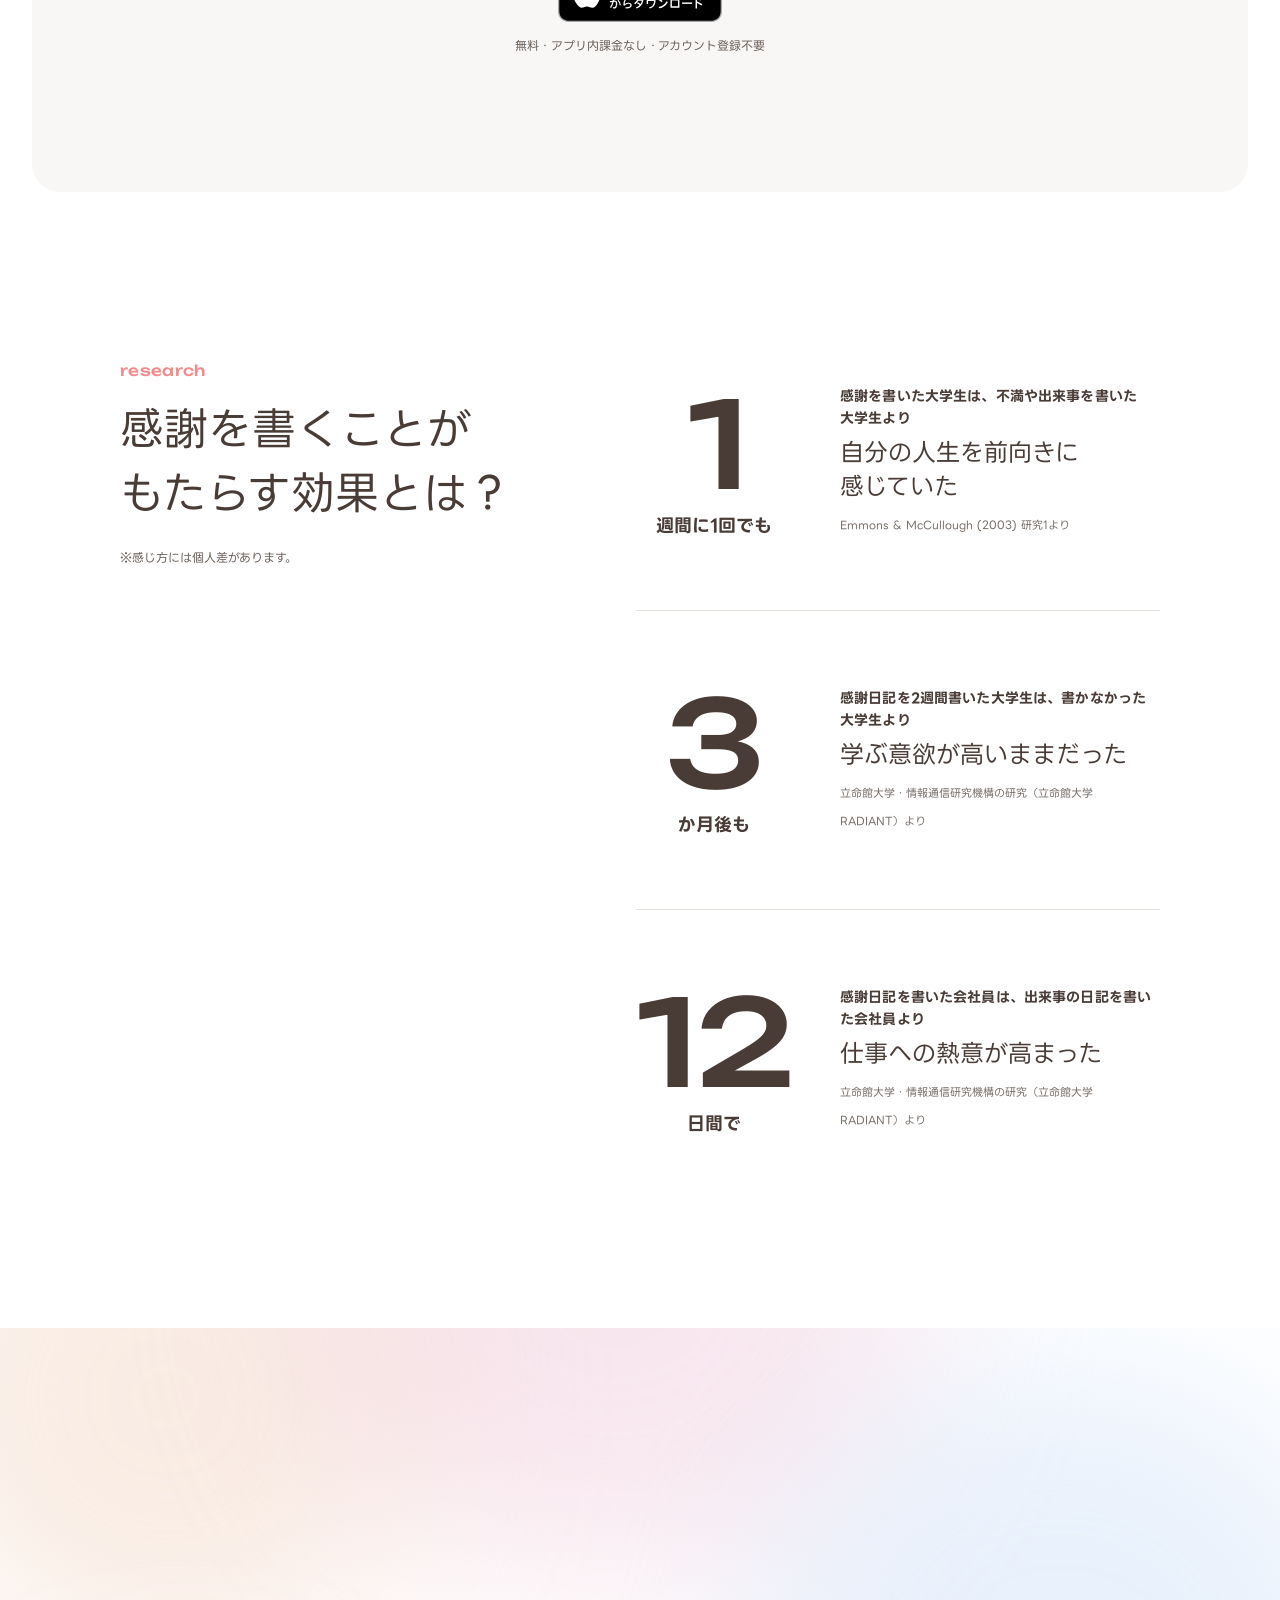
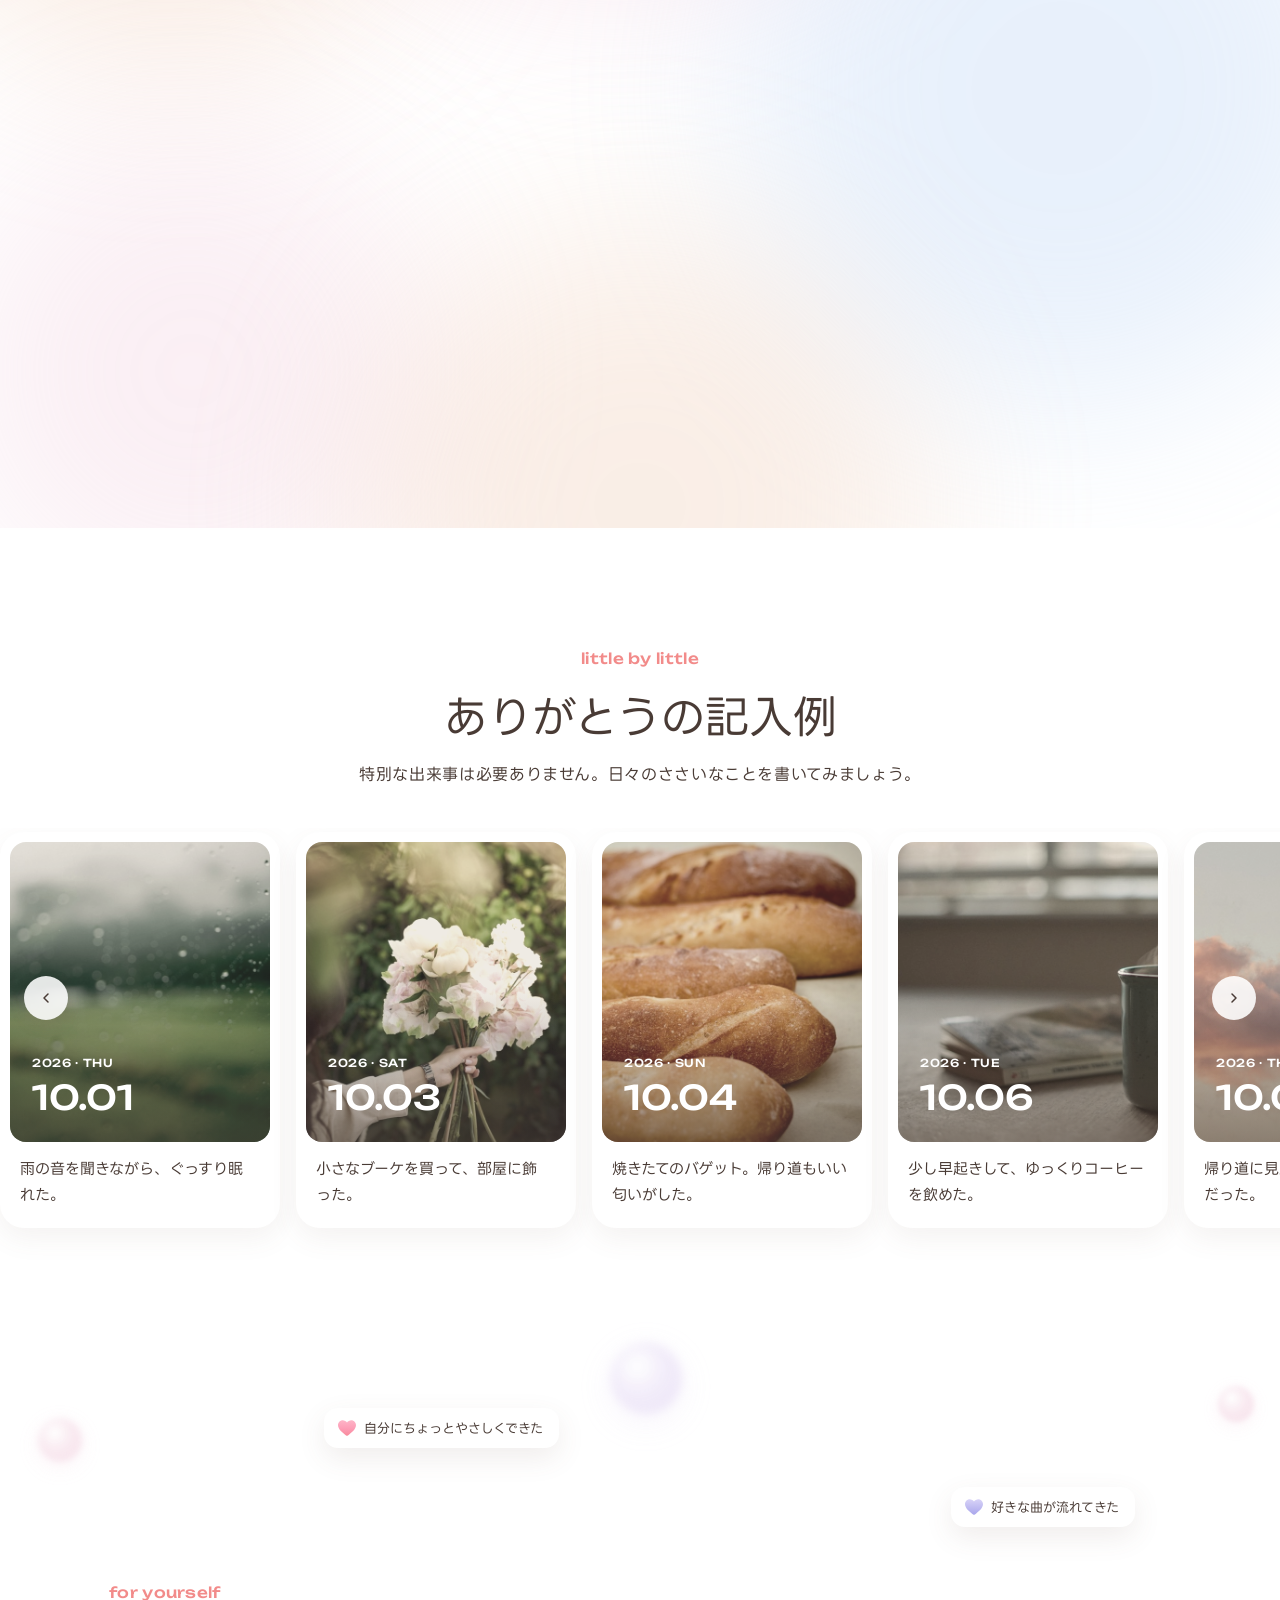
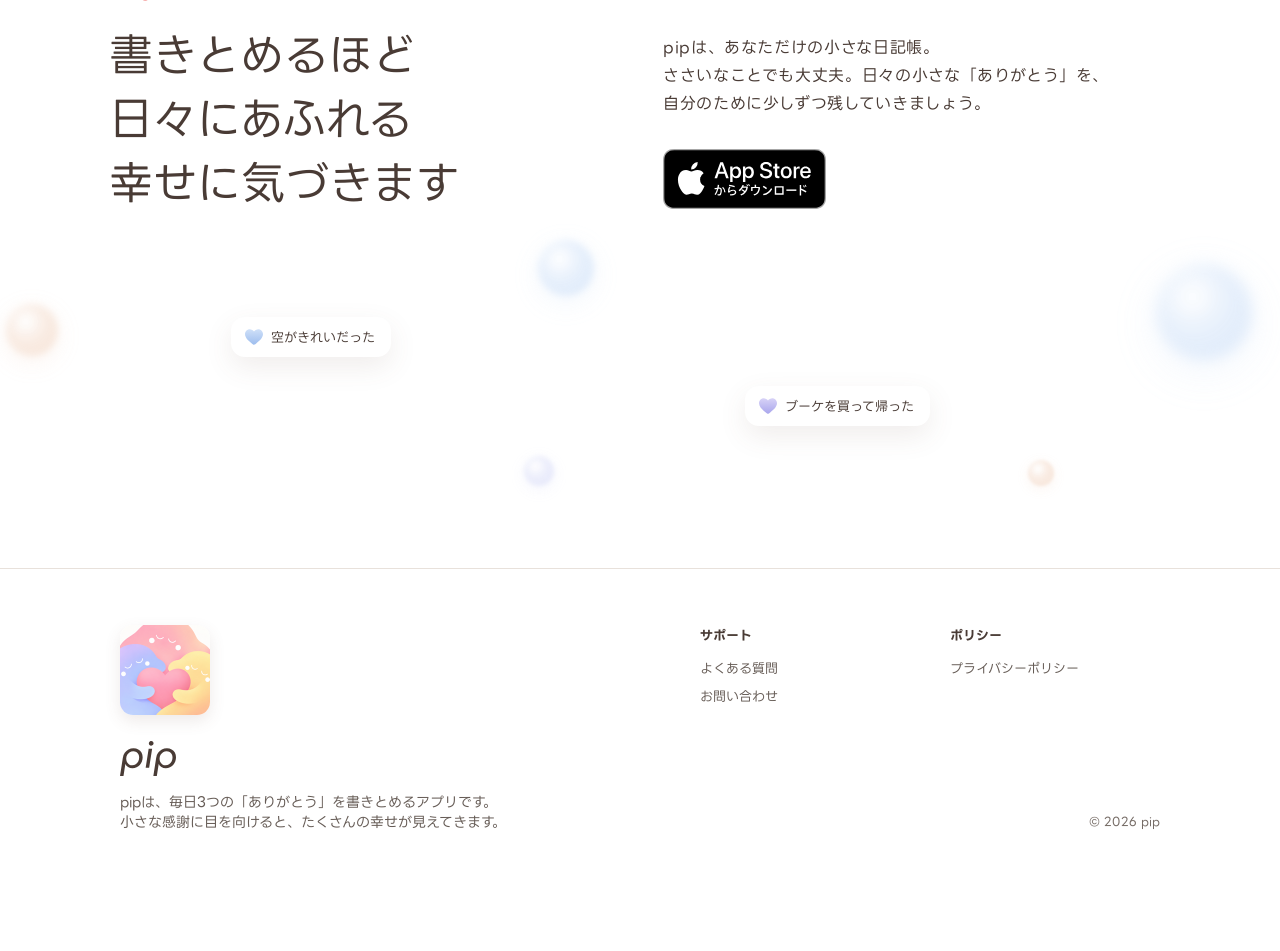
==== commit 265ff98b: "Add Google Analytics (GA4) and the site analytics section to the privacy policy Co-Authored-By: Clau" ====
--- a/index.html
+++ b/index.html
@@ -3,6 +3,15 @@
 <head>
   <meta charset="utf-8">
   <meta name="viewport" content="width=device-width, initial-scale=1">
+  <!-- Googleアナリティクス（GA4、2026-10-28）。本番（pip-diary.com）のときだけ読み込む。プライバシーポリシー9.に記載 -->
+  <script>
+    (function () {
+      if (!/(^|\.)pip-diary\.com$/.test(location.hostname)) return;
+      var s = document.createElement('script'); s.async = true; s.src = 'https://www.googletagmanager.com/gtag/js?id=G-9JDP6H20CH'; document.head.appendChild(s);
+      window.dataLayer = window.dataLayer || []; window.gtag = function () { dataLayer.push(arguments); };
+      gtag('js', new Date()); gtag('config', 'G-9JDP6H20CH');
+    })();
+  </script>
   <title>pip（ピップ）｜1日3つのありがとうを記録する感謝日記アプリ</title>
   <meta name="description" content="pip（ピップ）は、1日3つの「ありがとう」を書きとめる、小さな感謝日記アプリ。日々のささいな出来事を気軽に記録することで、いつもの暮らしにある小さな幸せに気づけます。積み重なった「ありがとう」の数も振り返れます。">
   <meta property="og:type" content="website">
@@ -18,8 +27,8 @@
   <link rel="icon" href="assets/img/favicon-64.png?v=20261016-2" type="image/png" sizes="64x64">
   <link rel="apple-touch-icon" href="assets/img/apple-touch-icon.png">
   <link rel="preload" href="assets/fonts/LINESeedJP-Regular.subset.woff2" as="font" type="font/woff2" crossorigin>
-  <link rel="stylesheet" href="assets/site.css?v=20261028-7">
-  <link rel="stylesheet" href="assets/lp.css?v=20261028-7">
+  <link rel="stylesheet" href="assets/site.css?v=20261028-8">
+  <link rel="stylesheet" href="assets/lp.css?v=20261028-8">
 </head>
 <body>
 <div class="page-bg" aria-hidden="true"><div class="flow"></div></div>
@@ -95,8 +104,8 @@
     </div>
     <div class="fv-visual load" style="--dl:.3s"><div class="fv-stage">
       <span class="fv-pool p1" aria-hidden="true"></span><span class="fv-pool p2" aria-hidden="true"></span>
-      <div class="phone fv-ph back"><img src="assets/img/screen-calendar.jpg?v=20261028-7" alt="ふりかえりのカレンダー。書いた日が気分の色の丸で残る" width="650" height="1406"></div>
-      <div class="phone fv-ph front"><img src="assets/img/screen-input.jpg?v=20261028-7" alt="今日の入力画面。気分を選び、3つのありがとうを書き終えたところ" width="650" height="1406"></div>
+      <div class="phone fv-ph back"><img src="assets/img/screen-calendar.jpg?v=20261028-8" alt="ふりかえりのカレンダー。書いた日が気分の色の丸で残る" width="650" height="1406"></div>
+      <div class="phone fv-ph front"><img src="assets/img/screen-input.jpg?v=20261028-8" alt="今日の入力画面。気分を選び、3つのありがとうを書き終えたところ" width="650" height="1406"></div>
       <span class="note-chip float c1" data-depth=".045" style="--a:6px;--p:5.4s;--dl:0s" aria-hidden="true"><svg class="heart" aria-hidden="true"><use href="#heart" fill="url(#h-pink)"/></svg>夕焼けがきれいだった</span>
       <span class="note-chip float c2" data-depth=".036" style="--a:7px;--p:5s;--dl:.3s" aria-hidden="true"><svg class="heart" aria-hidden="true"><use href="#heart" fill="url(#h-blue)"/></svg>自分にやさしくできた</span>
       <span class="note-chip float c3" data-depth=".054" style="--a:6px;--p:5.6s;--dl:.45s" aria-hidden="true"><svg class="heart" aria-hidden="true"><use href="#heart" fill="url(#h-lav)"/></svg>店員さんの笑顔がやさしかった</span>
@@ -308,7 +317,7 @@
   </div>
 </footer>
 
-<script src="assets/lp.js?v=20261028-7" defer></script>
-<script src="assets/site.js?v=20261028-7" defer></script>
+<script src="assets/lp.js?v=20261028-8" defer></script>
+<script src="assets/site.js?v=20261028-8" defer></script>
 </body>
 </html>
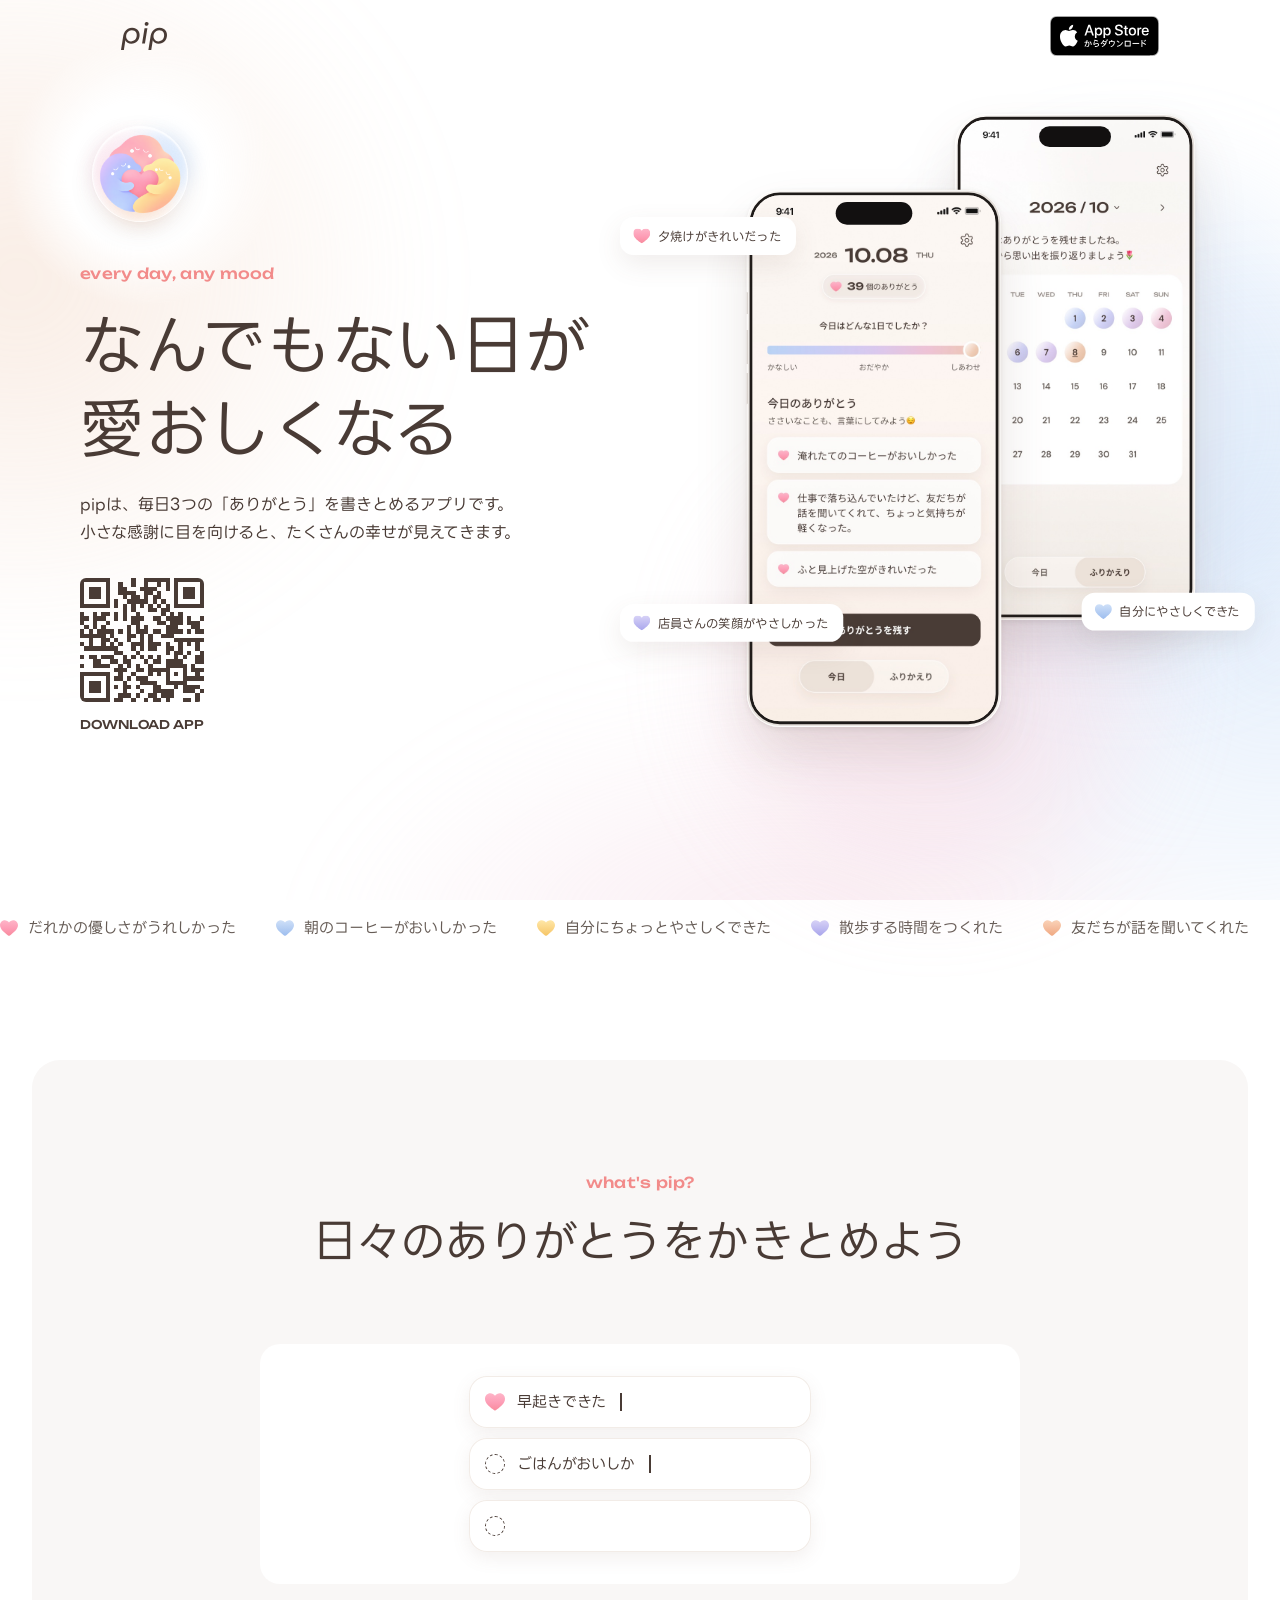
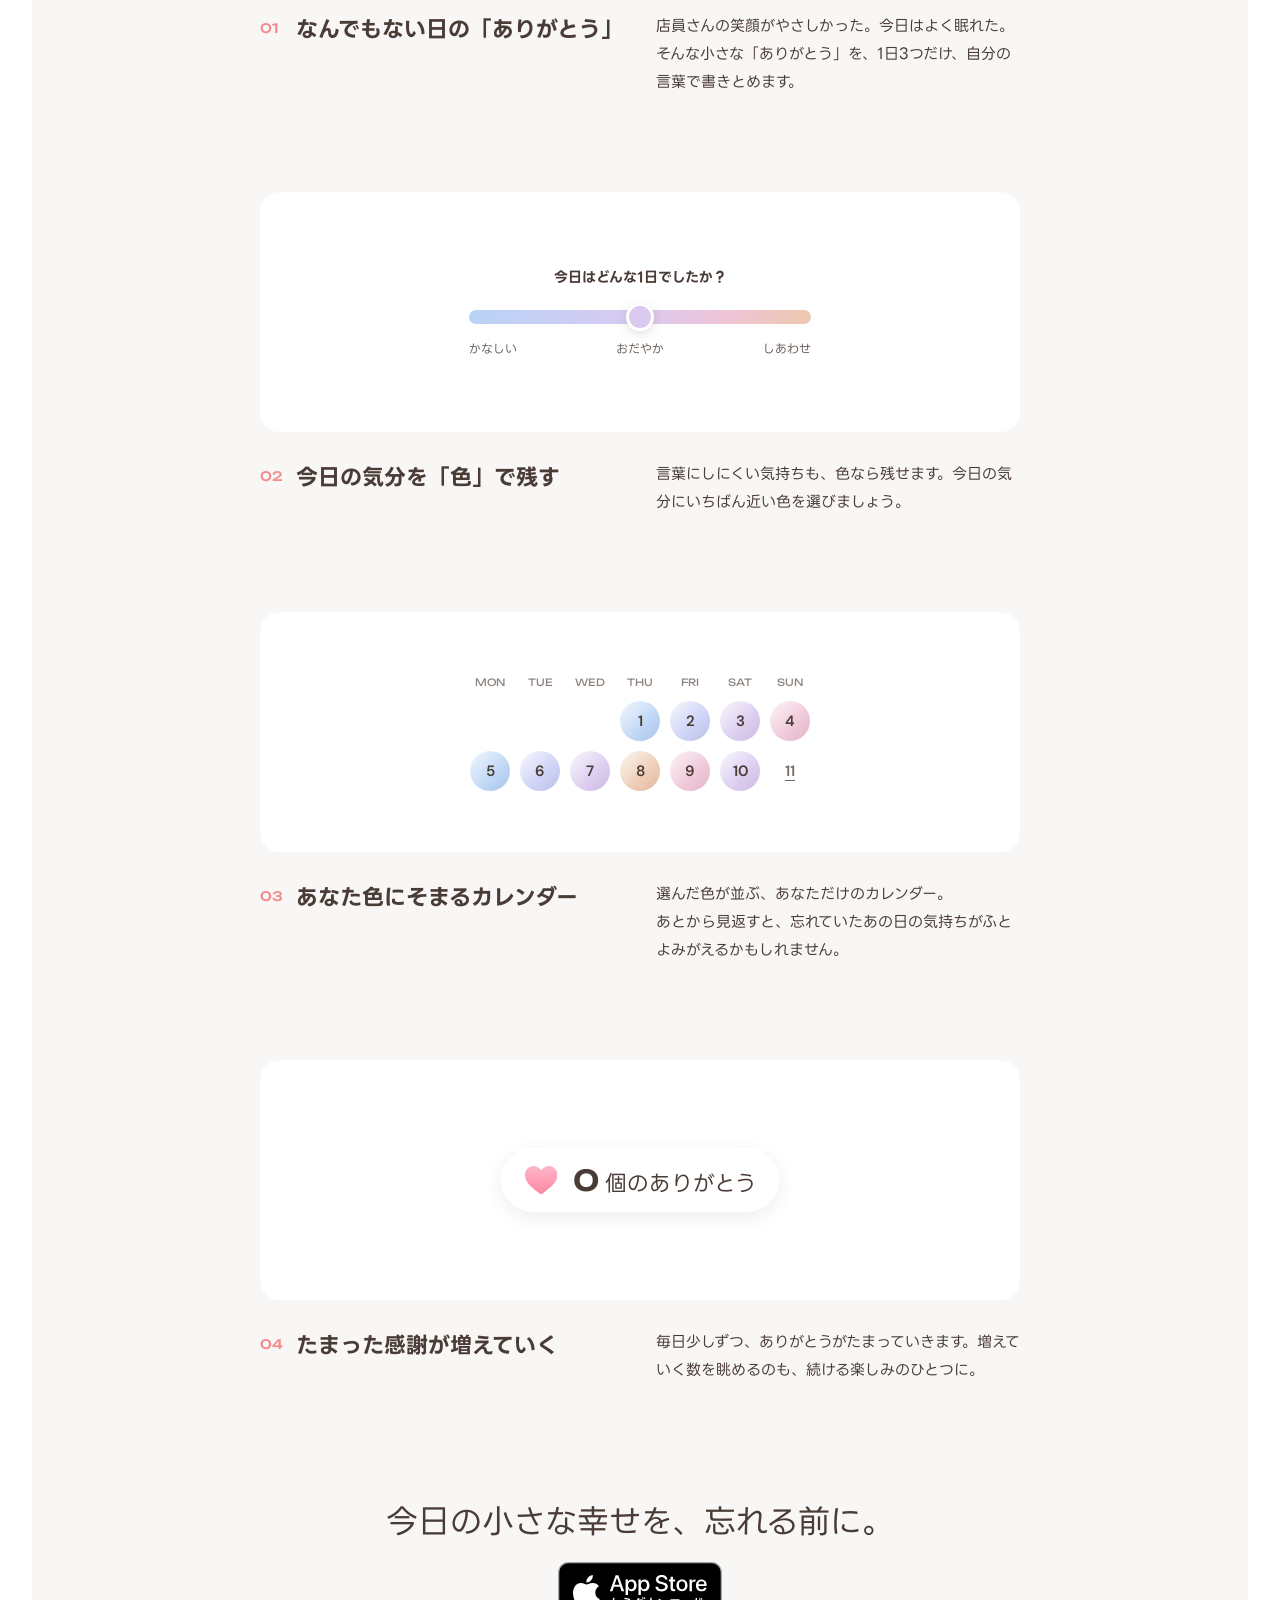
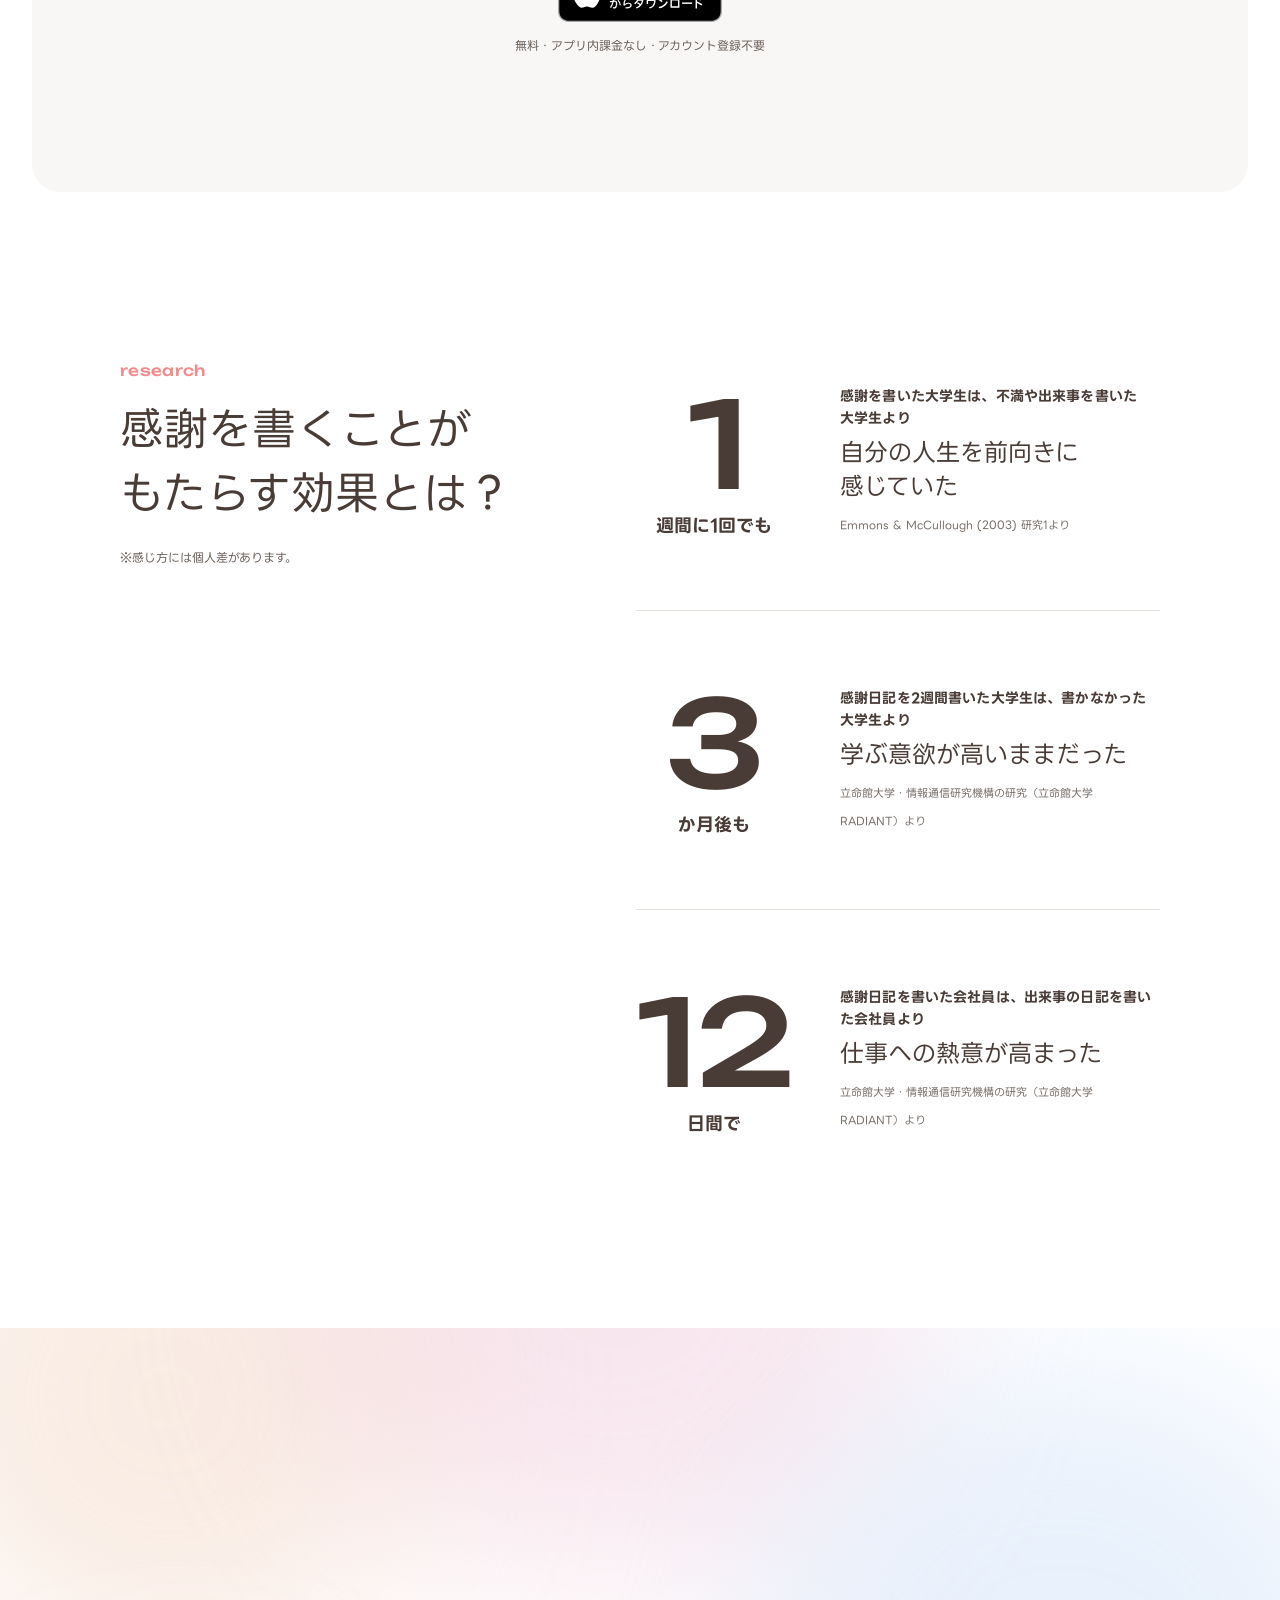
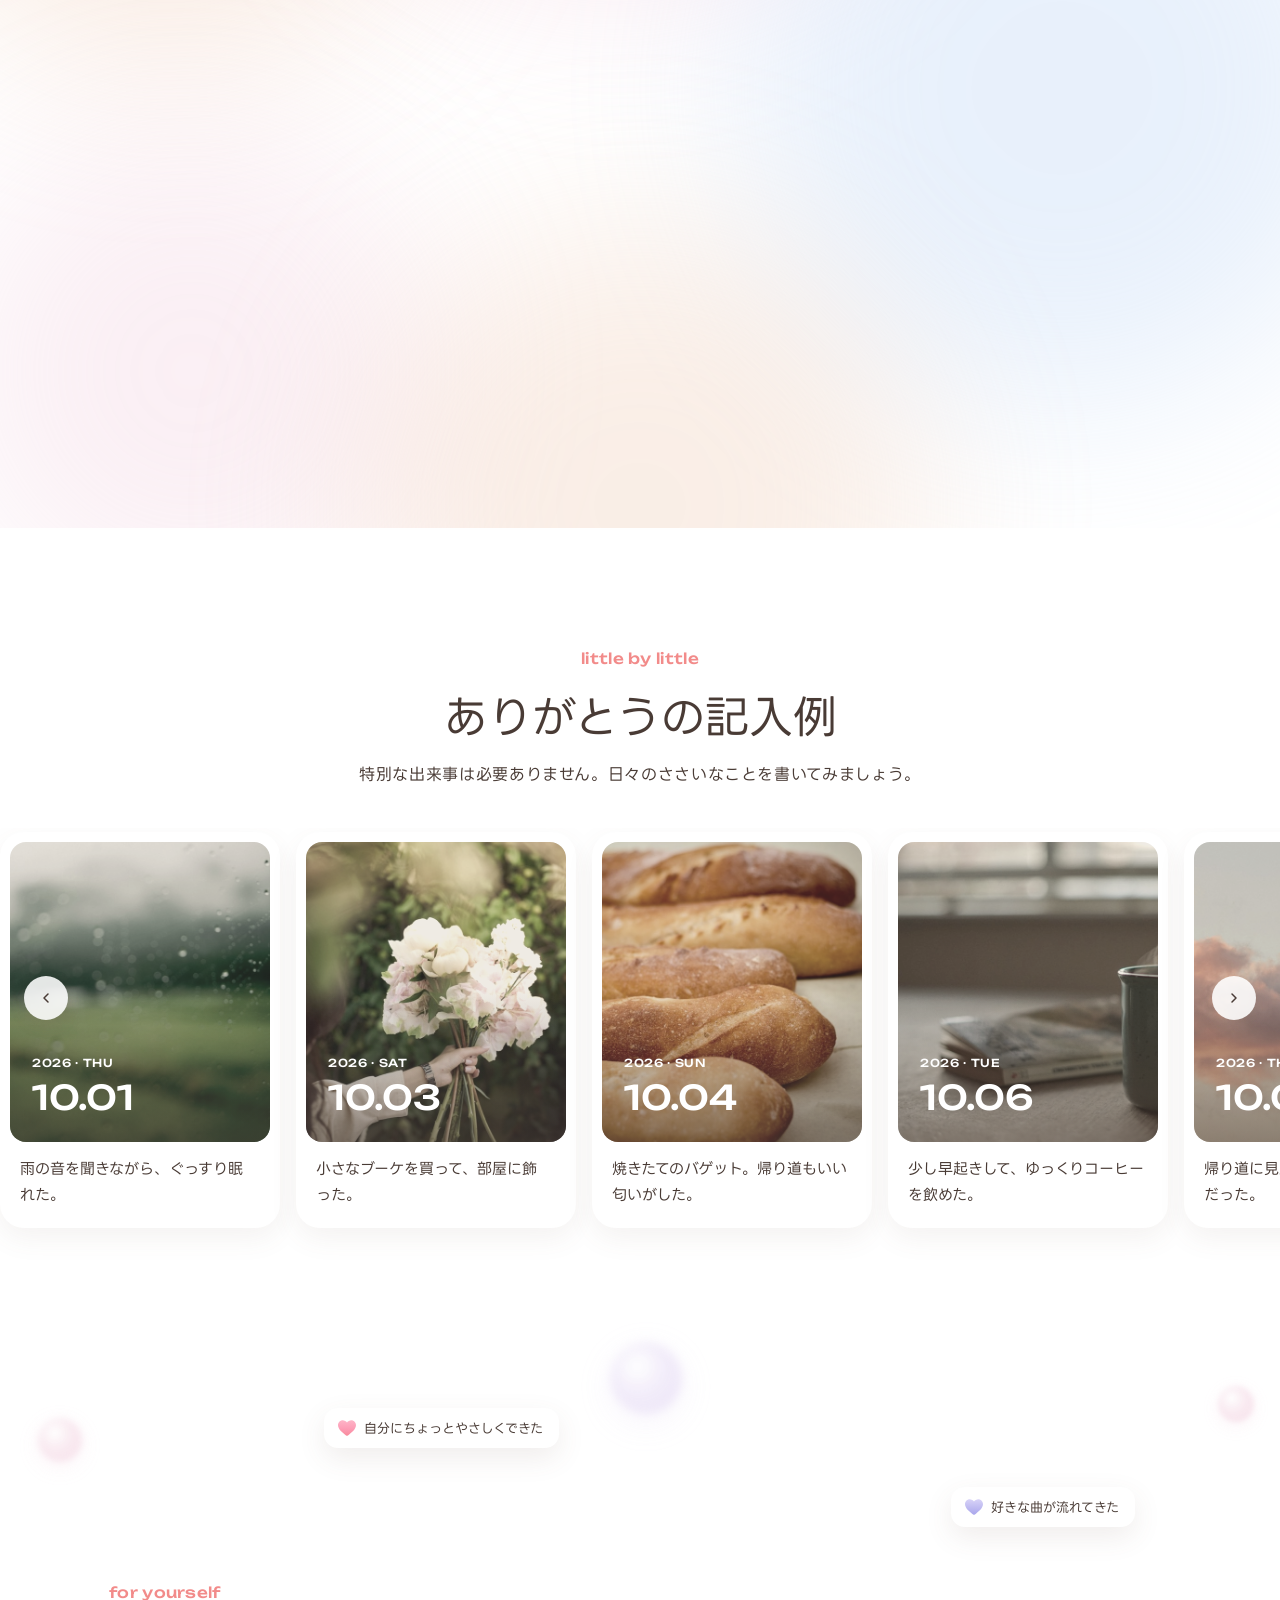
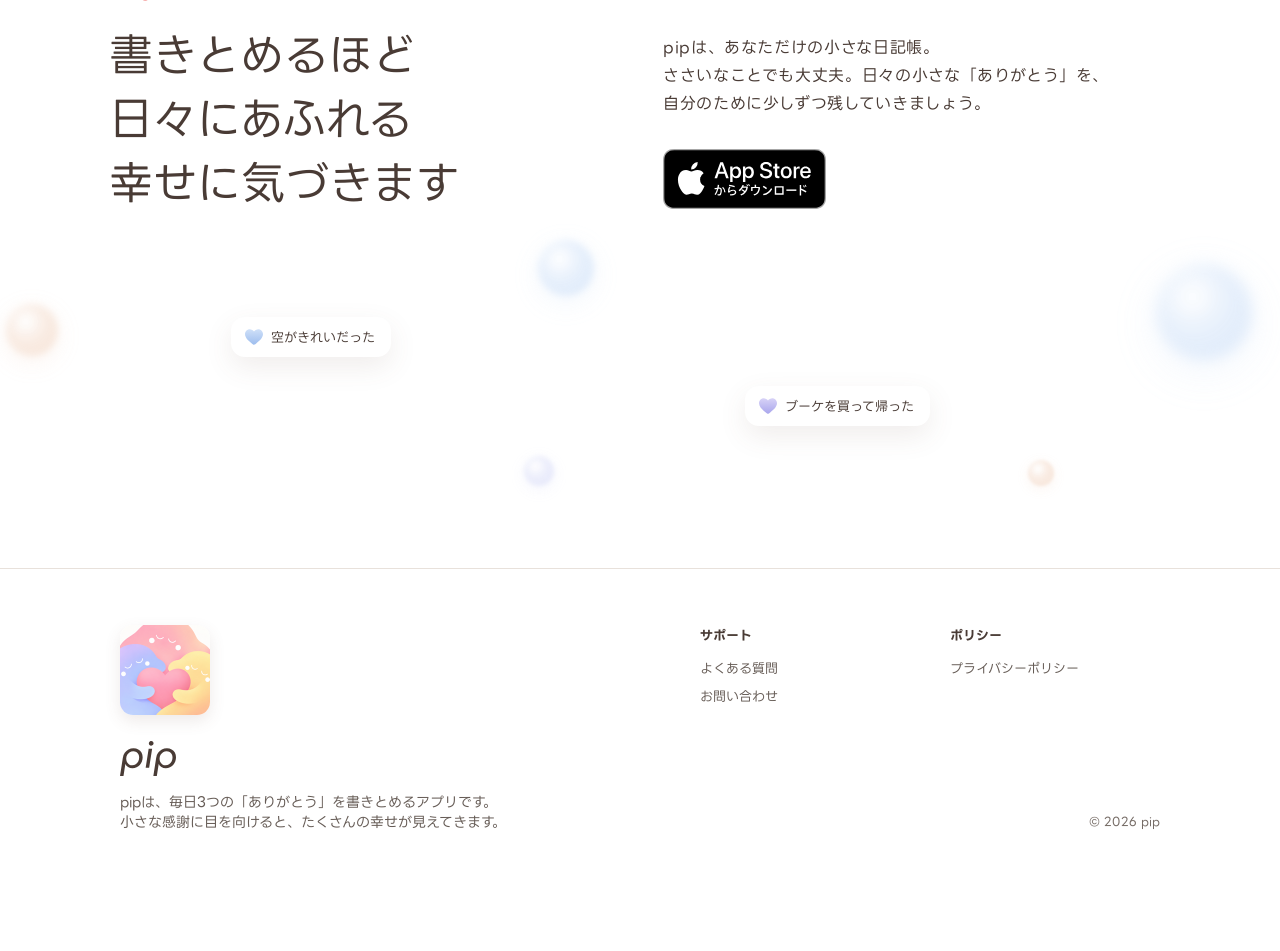
==== commit 7fe592d8: "LP: A2 phone frames (metal edge, black bezel, Dynamic Island) for FV and start today Co-Authored-By:" ====
--- a/index.html
+++ b/index.html
@@ -27,8 +27,8 @@
   <link rel="icon" href="assets/img/favicon-64.png?v=20261016-2" type="image/png" sizes="64x64">
   <link rel="apple-touch-icon" href="assets/img/apple-touch-icon.png">
   <link rel="preload" href="assets/fonts/LINESeedJP-Regular.subset.woff2" as="font" type="font/woff2" crossorigin>
-  <link rel="stylesheet" href="assets/site.css?v=20261028-8">
-  <link rel="stylesheet" href="assets/lp.css?v=20261028-8">
+  <link rel="stylesheet" href="assets/site.css?v=20261028-9">
+  <link rel="stylesheet" href="assets/lp.css?v=20261028-9">
 </head>
 <body>
 <div class="page-bg" aria-hidden="true"><div class="flow"></div></div>
@@ -104,8 +104,8 @@
     </div>
     <div class="fv-visual load" style="--dl:.3s"><div class="fv-stage">
       <span class="fv-pool p1" aria-hidden="true"></span><span class="fv-pool p2" aria-hidden="true"></span>
-      <div class="phone fv-ph back"><img src="assets/img/screen-calendar.jpg?v=20261028-8" alt="ふりかえりのカレンダー。書いた日が気分の色の丸で残る" width="650" height="1406"></div>
-      <div class="phone fv-ph front"><img src="assets/img/screen-input.jpg?v=20261028-8" alt="今日の入力画面。気分を選び、3つのありがとうを書き終えたところ" width="650" height="1406"></div>
+      <div class="phone fv-ph back"><img src="assets/img/screen-calendar.jpg?v=20261028-9" alt="ふりかえりのカレンダー。書いた日が気分の色の丸で残る" width="650" height="1406"></div>
+      <div class="phone fv-ph front"><img src="assets/img/screen-input.jpg?v=20261028-9" alt="今日の入力画面。気分を選び、3つのありがとうを書き終えたところ" width="650" height="1406"></div>
       <span class="note-chip float c1" data-depth=".045" style="--a:6px;--p:5.4s;--dl:0s" aria-hidden="true"><svg class="heart" aria-hidden="true"><use href="#heart" fill="url(#h-pink)"/></svg>夕焼けがきれいだった</span>
       <span class="note-chip float c2" data-depth=".036" style="--a:7px;--p:5s;--dl:.3s" aria-hidden="true"><svg class="heart" aria-hidden="true"><use href="#heart" fill="url(#h-blue)"/></svg>自分にやさしくできた</span>
       <span class="note-chip float c3" data-depth=".054" style="--a:6px;--p:5.6s;--dl:.45s" aria-hidden="true"><svg class="heart" aria-hidden="true"><use href="#heart" fill="url(#h-lav)"/></svg>店員さんの笑顔がやさしかった</span>
@@ -317,7 +317,7 @@
   </div>
 </footer>
 
-<script src="assets/lp.js?v=20261028-8" defer></script>
-<script src="assets/site.js?v=20261028-8" defer></script>
+<script src="assets/lp.js?v=20261028-9" defer></script>
+<script src="assets/site.js?v=20261028-9" defer></script>
 </body>
 </html>
--- a/assets/lp.css
+++ b/assets/lp.css
@@ -68,17 +68,24 @@
 }
 .hero-b .fv-visual { position: absolute; z-index: 1; left: calc(50% - 20px); top: 42px; width: 672px; height: 649px; }
 .fv-stage { position: absolute; left: 0; top: 0; width: 672px; height: 649px; transform-origin: 0 0; }
-/* 端末 A3 すりガラス（2026-10-27 本人決定、Figma提案1086:1865）：白い半透明の縁10px＋白い線、ピンク寄りの影。画面の大きさは従来どおり */
-.fv-stage .fv-ph { position: absolute; transform: none; padding: 10px; background: rgba(255,255,255,.38); -webkit-backdrop-filter: blur(24px); backdrop-filter: blur(24px);
-  box-shadow: inset 0 0 0 1.5px rgba(255,255,255,.95), inset 0 1px 2px rgba(255,255,255,.8), 0 24px 60px -4px rgba(238,195,214,.35), 0 4px 12px rgba(112,83,71,.08); }
+/* 端末 A2（2026-10-28 本人決定、Figma提案1086:1367。A3のすりガラスから変更）：明るい金属の縁3px＋細い黒の縁3px＋Dynamic Island＋左の横ボタン。
+   FVとstart today!の端末で共通 */
+.fv-stage .fv-ph, .start .keep-ph { padding: 3px; background: linear-gradient(135deg, #FCFAF8 0%, #DCD5CF 45%, #F5F0EC 100%);
+  box-shadow: inset 0 0 0 1px rgba(255,255,255,.9), 0 2px 6px rgba(73,59,53,.10), 0 30px 60px -6px rgba(112,83,71,.18); }
+.fv-stage .fv-ph { position: absolute; transform: none; }
 .fv-ph img { display: block; border-radius: 28px; }
-.fv-stage .fv-ph.back { left: 350px; top: -4px; width: 262px; border-radius: 38px; }
+.fv-stage .fv-ph img, .start .keep-ph img { border: 3px solid #1F1B19; }
+.fv-stage .fv-ph::after, .start .keep-ph::after { content: ""; position: absolute; left: 35%; top: 13px; width: 30%; aspect-ratio: 3.4; border-radius: 99px; background: #121010; }
+.fv-stage .fv-ph::before, .start .keep-ph::before { content: ""; position: absolute; left: -2px; top: 19%; width: 3px; height: 21%; border-radius: 2px;
+  background: linear-gradient(to bottom, #CFC7C1 0 20%, transparent 20% 34%, #CFC7C1 34% 64%, transparent 64% 72%, #CFC7C1 72% 100%); }
+.fv-stage .fv-ph.back { left: 354px; top: 0; width: 254px; border-radius: 33px; }
+.fv-stage .fv-ph.back img { border-radius: 30px; }
 /* Figma FVの色だまり（青 1000,120 φ480／ピンク 820,420 φ420、30%、ぼかし120）を端末の後ろに。ガラスの縁に色が映る */
 .fv-pool { position: absolute; border-radius: 50%; opacity: .3; filter: blur(60px); pointer-events: none; }
 .fv-pool.p1 { left: 300px; top: 78px; width: 480px; height: 480px; background: #B9D3F5; }
 .fv-pool.p2 { left: 120px; top: 378px; width: 420px; height: 420px; background: #EEC3D6; }
-.fv-stage .fv-ph.front { left: 130px; top: 76px; width: 277px; border-radius: 39px; }
-.fv-ph.front img { border-radius: 29px; }
+.fv-stage .fv-ph.front { left: 134px; top: 80px; width: 269px; border-radius: 35px; }
+.fv-ph.front img { border-radius: 32px; }
 .fv-stage .c1 { left: 0; top: 109px; }
 .fv-stage .c2 { left: 488px; top: 506px; }
 .fv-stage .c3 { left: 0; top: 518px; }
@@ -226,9 +233,8 @@
   .start .keep .h2 br.br-sp { display: inline; }
   .start .keep .body { margin: 16px 0 0; } /* 見出しと本文の間はほかのセクション（.sec-head .lead 16px）と同じ */
   .start .keep .points { justify-content: flex-start; }
-  .start .keep-ph { display: block; position: absolute; right: var(--ph-r); top: 56px; width: var(--ph-w); padding: 10px; border-radius: 45px; background: rgba(255,255,255,.38); -webkit-backdrop-filter: blur(24px); backdrop-filter: blur(24px);
-    box-shadow: inset 0 0 0 1.5px rgba(255,255,255,.95), inset 0 1px 2px rgba(255,255,255,.8), 0 24px 60px -4px rgba(238,195,214,.35), 0 4px 12px rgba(112,83,71,.08); }
-  .start .keep-ph img { display: block; width: 100%; height: auto; border-radius: 35px; }
+  .start .keep-ph { display: block; position: absolute; right: var(--ph-r); top: 56px; width: var(--ph-w); border-radius: 39px; }
+  .start .keep-ph img { display: block; width: 100%; height: auto; border-radius: 36px; }
 }
 @media (min-width: 1101px) and (max-width: 1279px) {
   .start .keep .h2 { font-size: 36px; line-height: 52px; } /* 狭いPCでも「日記が続かなかった／あなたへ」の2行に収める */
@@ -315,15 +321,14 @@
   .hero-b h1 { font-size: 32px; line-height: 1.4; margin-top: 8px; }
   .hero-b .lead { margin-top: 16px; }
   .hero-b .cta { justify-content: center; margin-top: 28px; }
-  /* SP（2026-10-28 本人）：縁を細く（10→6px）、2つの画面を左右にずらして重ねる、浮かぶメモは出さない */
+  /* SP（2026-10-28 本人）：2つの画面を左右にずらして重ねる、浮かぶメモは出さない。端末はPCと同じA2（金属3px＋黒3px） */
   .hero-b .fv-visual { position: relative; left: auto; top: auto; width: 100%; max-width: 440px; height: auto; aspect-ratio: 375 / 470; margin: 32px auto 0; } /* iPad縦では440pxまで（2026-10-28） */
   .fv-stage { transform: none !important; width: 100%; height: 100%; }
   .fv-pool, .fv-stage .note-chip { display: none; }
-  .fv-stage .fv-ph { padding: 6px; }
   .fv-stage .fv-ph.back { left: auto; right: 7%; top: 0; width: 49%; border-radius: 29px; }
-  .fv-stage .fv-ph.back img { border-radius: 23px; }
+  .fv-stage .fv-ph.back img { border-radius: 26px; }
   .fv-stage .fv-ph.front { left: 7%; top: 9%; width: 52%; border-radius: 30px; }
-  .fv-stage .fv-ph.front img { border-radius: 24px; }
+  .fv-stage .fv-ph.front img { border-radius: 27px; }
   .pill.lg { height: 56px; padding: 0 32px; font-size: 16px; }
 
   .duo { grid-template-columns: 1fr; gap: 40px; padding-top: 64px; }
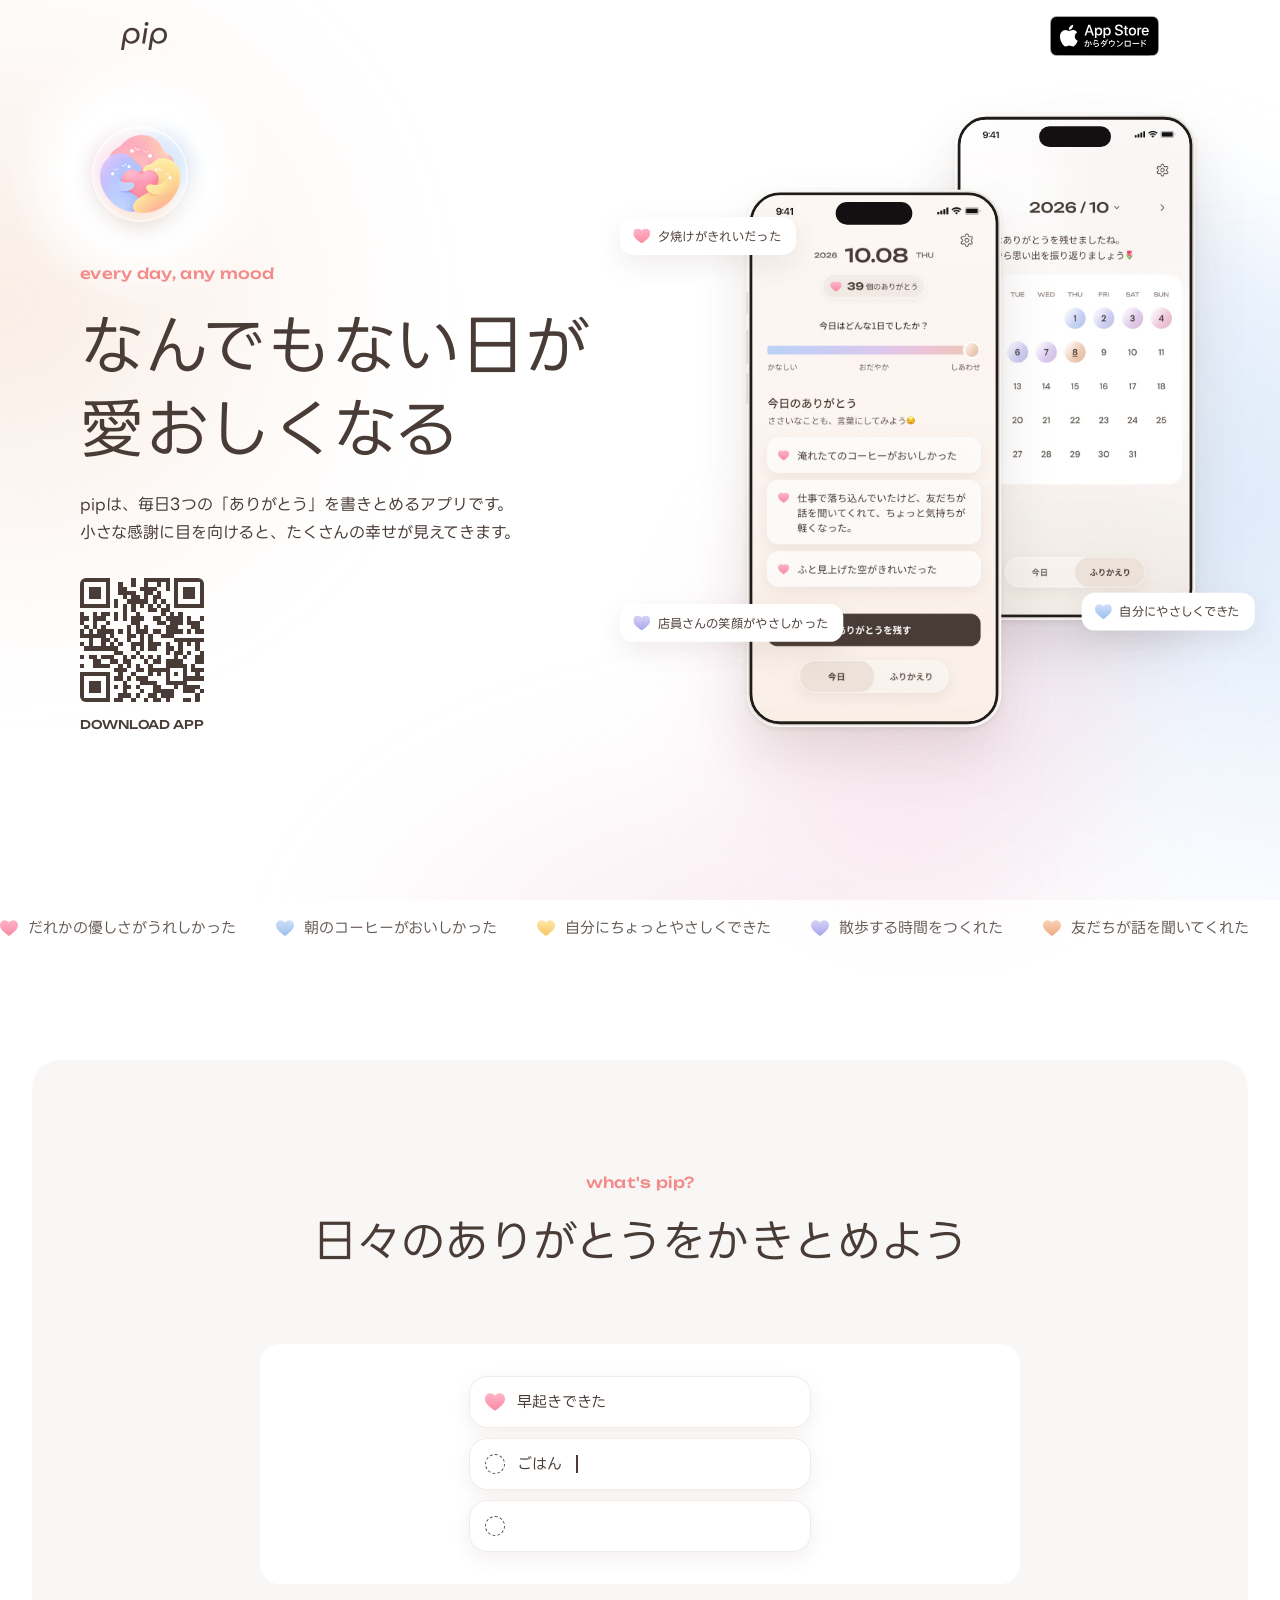
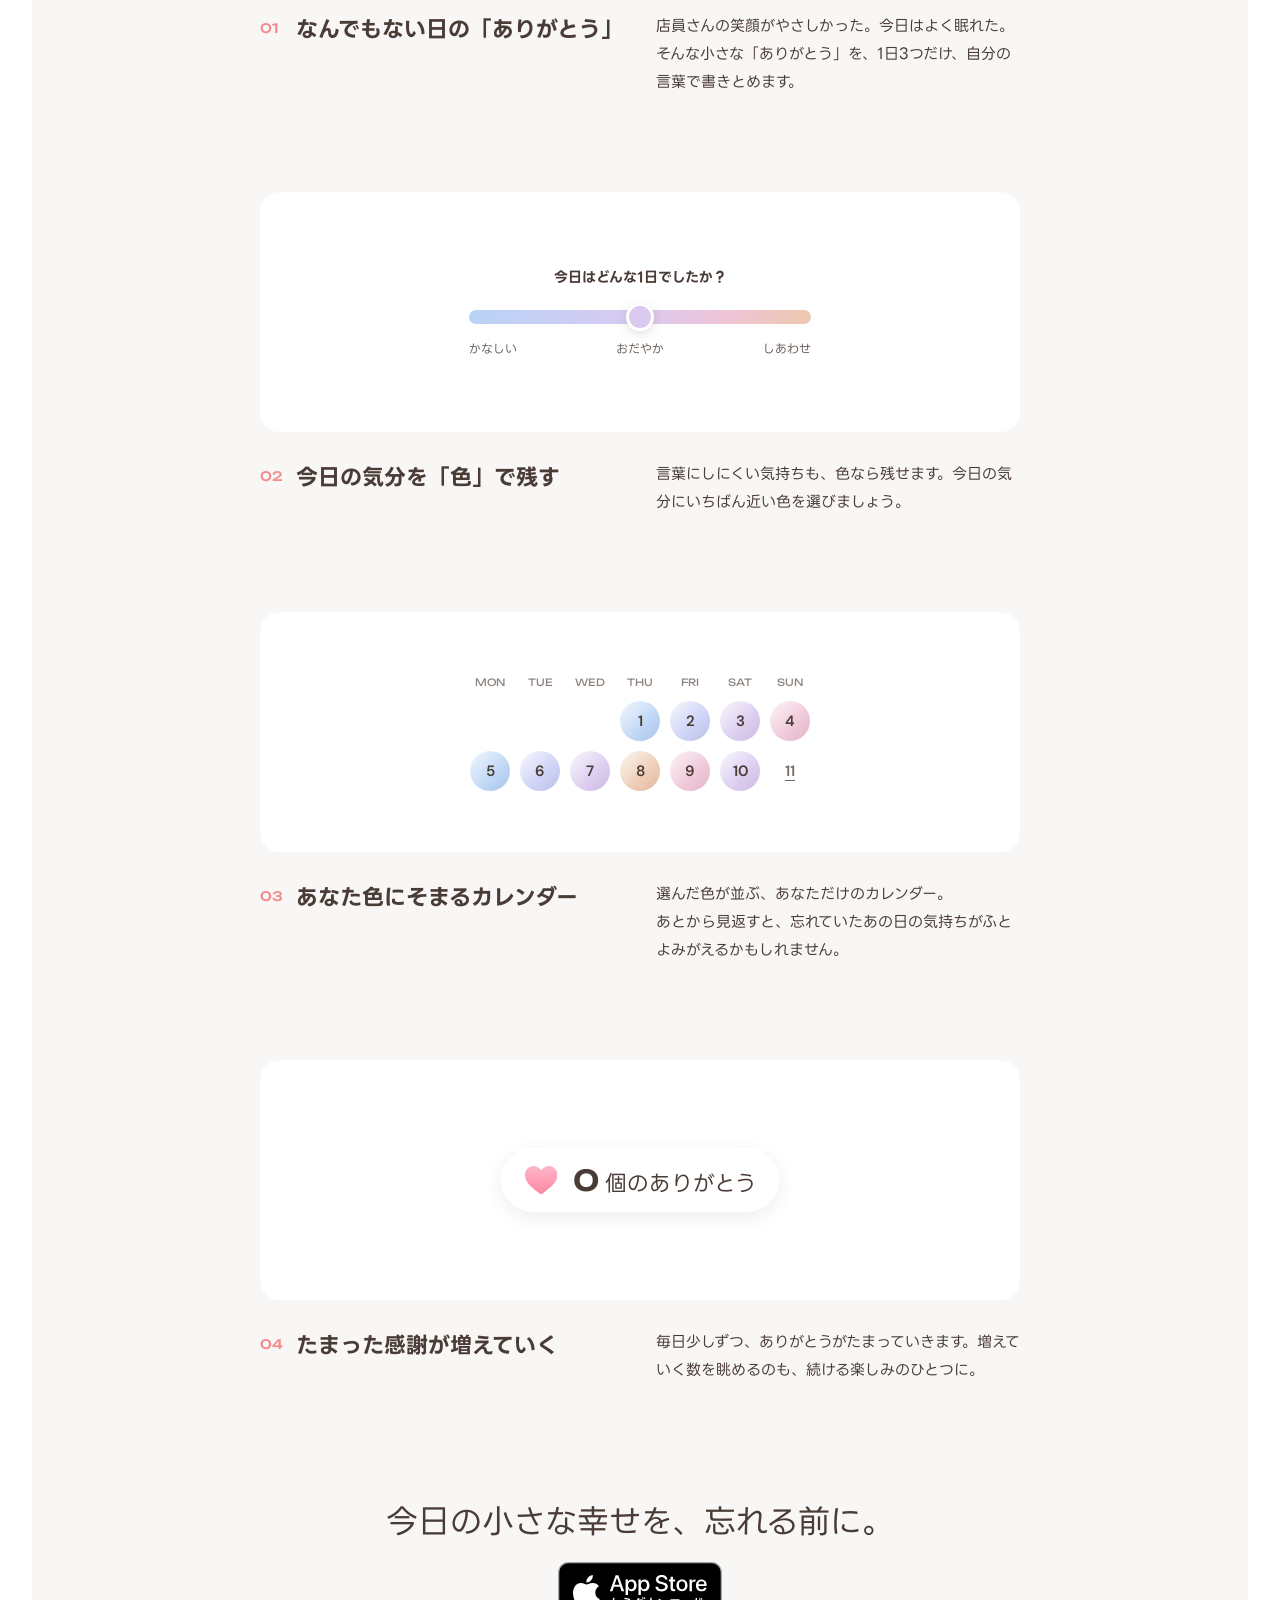
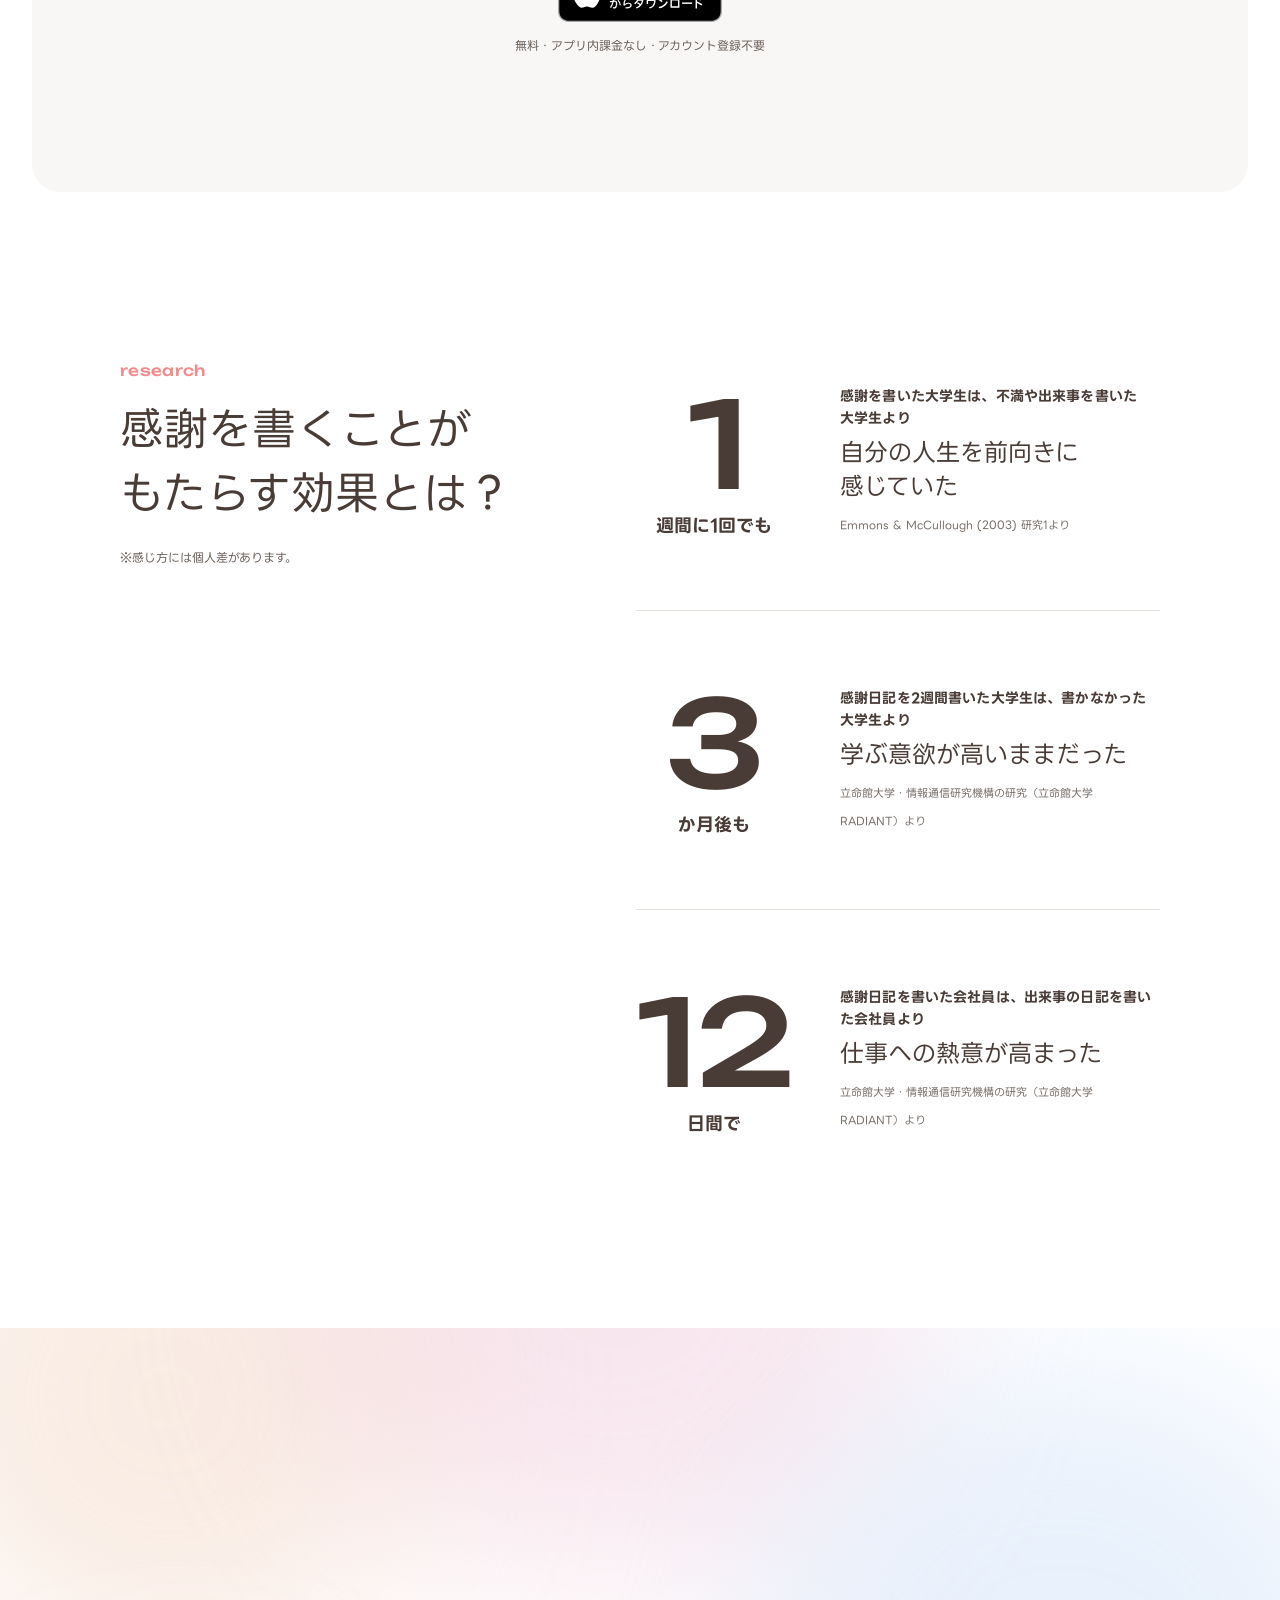
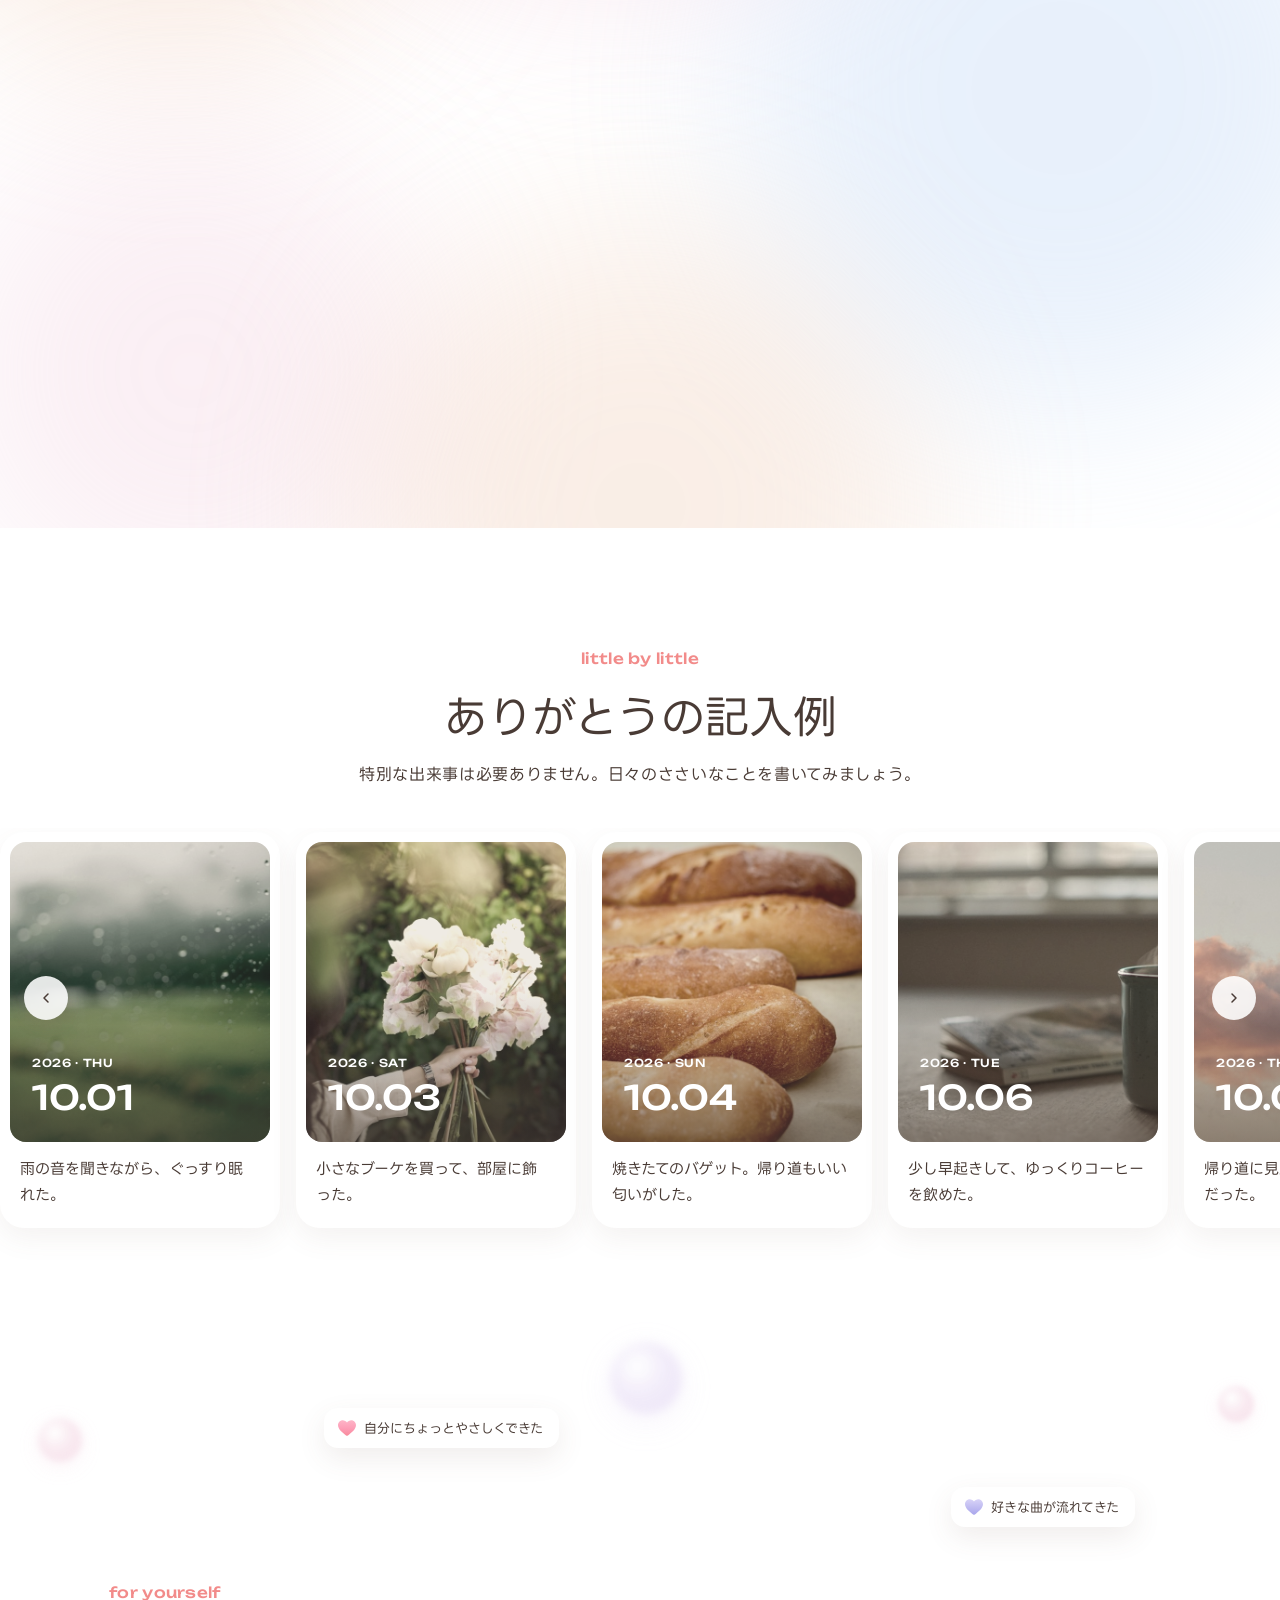
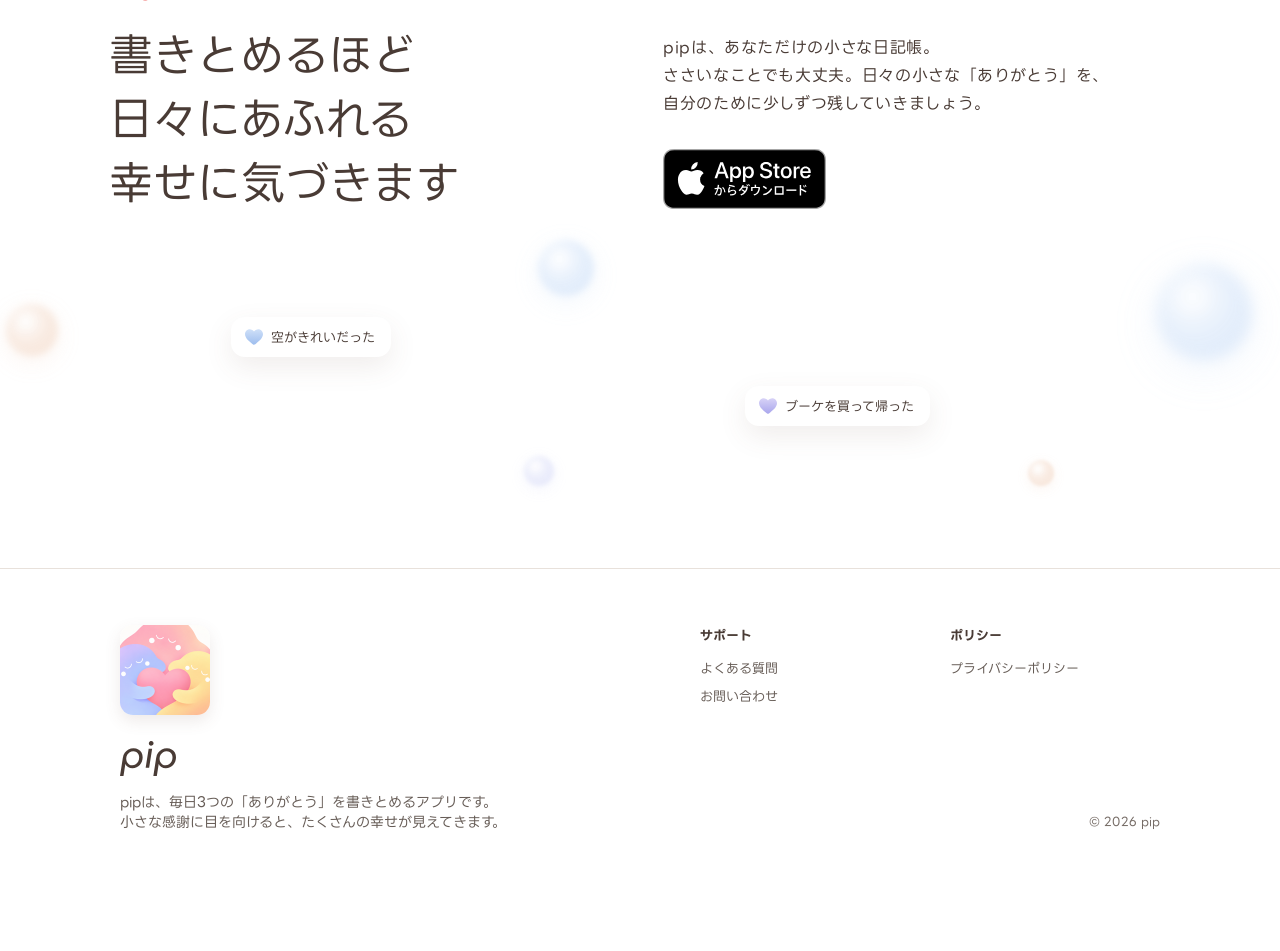
==== commit 149659f7: "LP: 60px App Store badges on phones, start today point hearts sized to the text Co-Authored-By: Clau" ====
--- a/index.html
+++ b/index.html
@@ -27,8 +27,8 @@
   <link rel="icon" href="assets/img/favicon-64.png?v=20261016-2" type="image/png" sizes="64x64">
   <link rel="apple-touch-icon" href="assets/img/apple-touch-icon.png">
   <link rel="preload" href="assets/fonts/LINESeedJP-Regular.subset.woff2" as="font" type="font/woff2" crossorigin>
-  <link rel="stylesheet" href="assets/site.css?v=20261028-9">
-  <link rel="stylesheet" href="assets/lp.css?v=20261028-9">
+  <link rel="stylesheet" href="assets/site.css?v=20261028-11">
+  <link rel="stylesheet" href="assets/lp.css?v=20261028-11">
 </head>
 <body>
 <div class="page-bg" aria-hidden="true"><div class="flow"></div></div>
@@ -104,8 +104,8 @@
     </div>
     <div class="fv-visual load" style="--dl:.3s"><div class="fv-stage">
       <span class="fv-pool p1" aria-hidden="true"></span><span class="fv-pool p2" aria-hidden="true"></span>
-      <div class="phone fv-ph back"><img src="assets/img/screen-calendar.jpg?v=20261028-9" alt="ふりかえりのカレンダー。書いた日が気分の色の丸で残る" width="650" height="1406"></div>
-      <div class="phone fv-ph front"><img src="assets/img/screen-input.jpg?v=20261028-9" alt="今日の入力画面。気分を選び、3つのありがとうを書き終えたところ" width="650" height="1406"></div>
+      <div class="phone fv-ph back"><img src="assets/img/screen-calendar.jpg?v=20261028-11" alt="ふりかえりのカレンダー。書いた日が気分の色の丸で残る" width="650" height="1406"></div>
+      <div class="phone fv-ph front"><img src="assets/img/screen-input.jpg?v=20261028-11" alt="今日の入力画面。気分を選び、3つのありがとうを書き終えたところ" width="650" height="1406"></div>
       <span class="note-chip float c1" data-depth=".045" style="--a:6px;--p:5.4s;--dl:0s" aria-hidden="true"><svg class="heart" aria-hidden="true"><use href="#heart" fill="url(#h-pink)"/></svg>夕焼けがきれいだった</span>
       <span class="note-chip float c2" data-depth=".036" style="--a:7px;--p:5s;--dl:.3s" aria-hidden="true"><svg class="heart" aria-hidden="true"><use href="#heart" fill="url(#h-blue)"/></svg>自分にやさしくできた</span>
       <span class="note-chip float c3" data-depth=".054" style="--a:6px;--p:5.6s;--dl:.45s" aria-hidden="true"><svg class="heart" aria-hidden="true"><use href="#heart" fill="url(#h-lav)"/></svg>店員さんの笑顔がやさしかった</span>
@@ -317,7 +317,7 @@
   </div>
 </footer>
 
-<script src="assets/lp.js?v=20261028-9" defer></script>
-<script src="assets/site.js?v=20261028-9" defer></script>
+<script src="assets/lp.js?v=20261028-11" defer></script>
+<script src="assets/site.js?v=20261028-11" defer></script>
 </body>
 </html>
--- a/assets/site.css
+++ b/assets/site.css
@@ -175,7 +175,7 @@
   .foot-col ul { line-height: 20px; }
   .foot-col li + li { margin-top: 10px; }
   .appstore-badge:not(.sm) { padding: 14px; margin: -14px; }
-  .appstore-badge:not(.sm) img { height: 56px; }
+  .appstore-badge:not(.sm) img { height: 60px; } /* SPもPCと同じ60px（2026-10-28 本人：少し小さい） */
   .foot-copy { position: static; grid-area: copy; margin-top: 32px; font-size: 11px; }
   .en { font-size: 12px; line-height: 18px; }
   .h2 { font-size: 26px; line-height: 38px; }
--- a/assets/lp.css
+++ b/assets/lp.css
@@ -247,6 +247,7 @@
 .keep .body { margin: 32px auto 0; max-width: 720px; font-size: 16px; line-height: 30px; letter-spacing: .04em; }
 .points { display: flex; flex-wrap: wrap; justify-content: center; gap: 8px; margin: 24px 0 40px; padding: 0; list-style: none; }
 .points li { display: inline-flex; align-items: center; gap: 6px; background: #fff; border-radius: 10px; padding: 8px 14px 8px 12px; font-size: 13px; line-height: 20px; font-weight: 700; }
+.points .heart { width: 13px; height: 12px; } /* 文字（13px）の高さにそろえる（2026-10-28 本人：ハートが大きい。以前は共通の18×16） */
 
 /* ---------- examples ---------- */
 .examples { padding: 120px 0 8px; } /* カードの下は影用の32px＋8px＝見た目40px（2026-10-27 本人：下があきすぎ。罫線をなくしたので、for yourselfの浮かぶメモへつなげる） */
@@ -371,7 +372,7 @@
   .start { padding: 56px 0; }
   .keep { border-radius: 24px; padding: 56px 24px; }
   .points li { font-size: 12px; line-height: 20px; }
-  .points .heart { width: 12px; height: 10px; }
+  .points .heart { width: 12px; height: 11px; }
   .start .nj { filter: blur(45px); }
   .start .b1 { left: -40%; top: -8%; width: 90%; }
   .start .b2 { left: 30%; top: -18%; width: 95%; }
